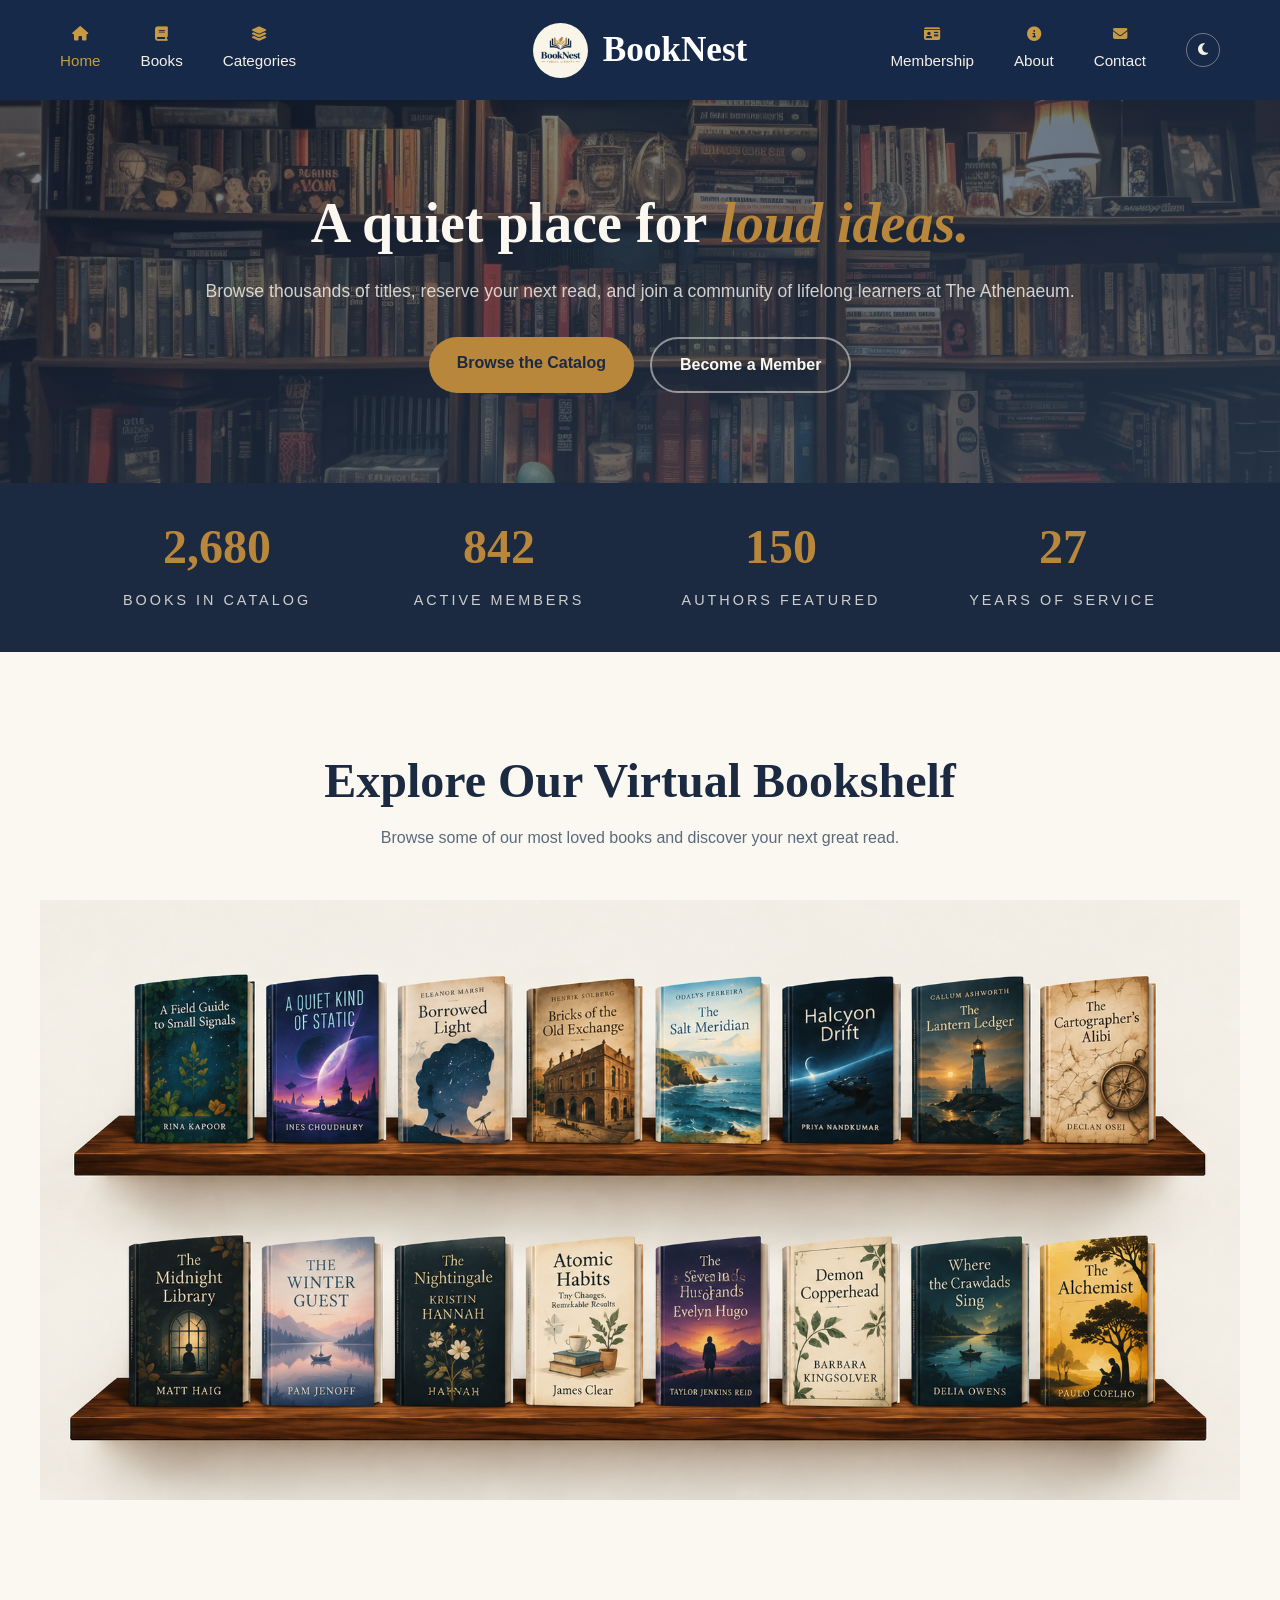
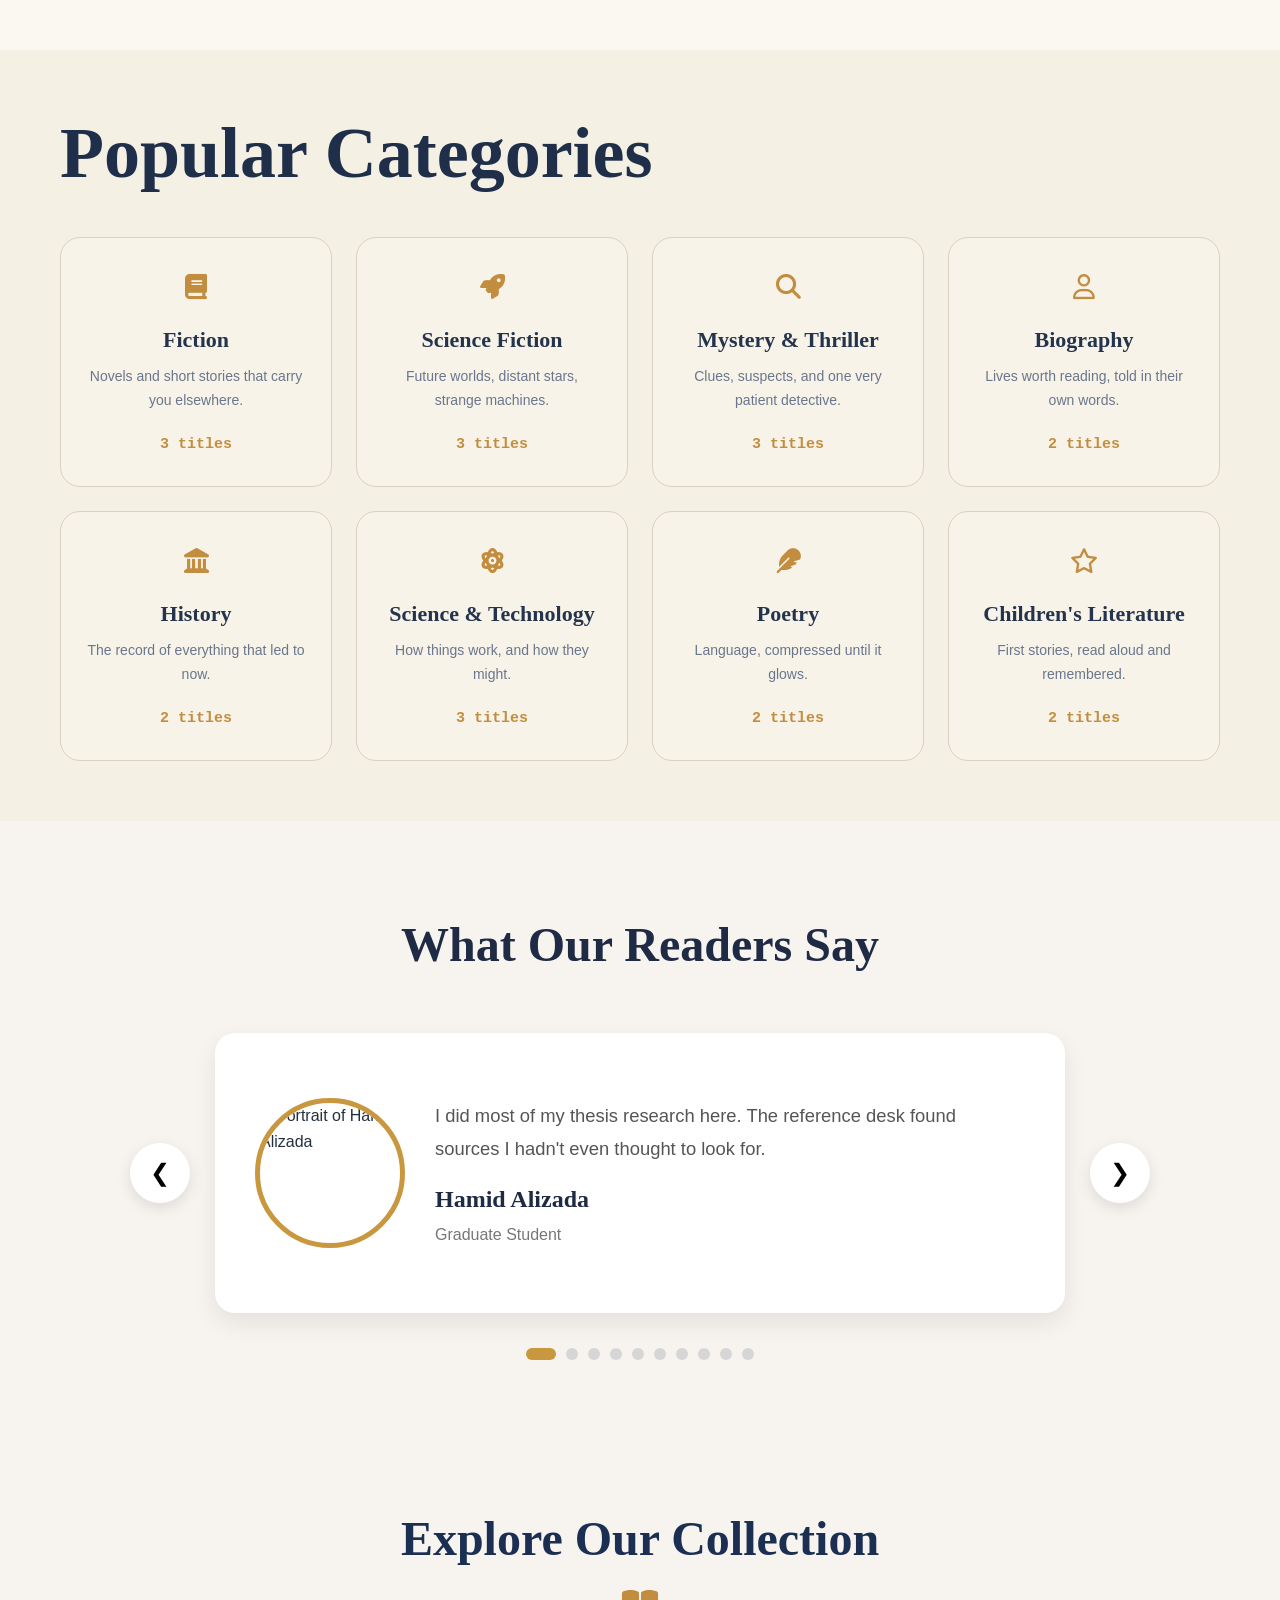
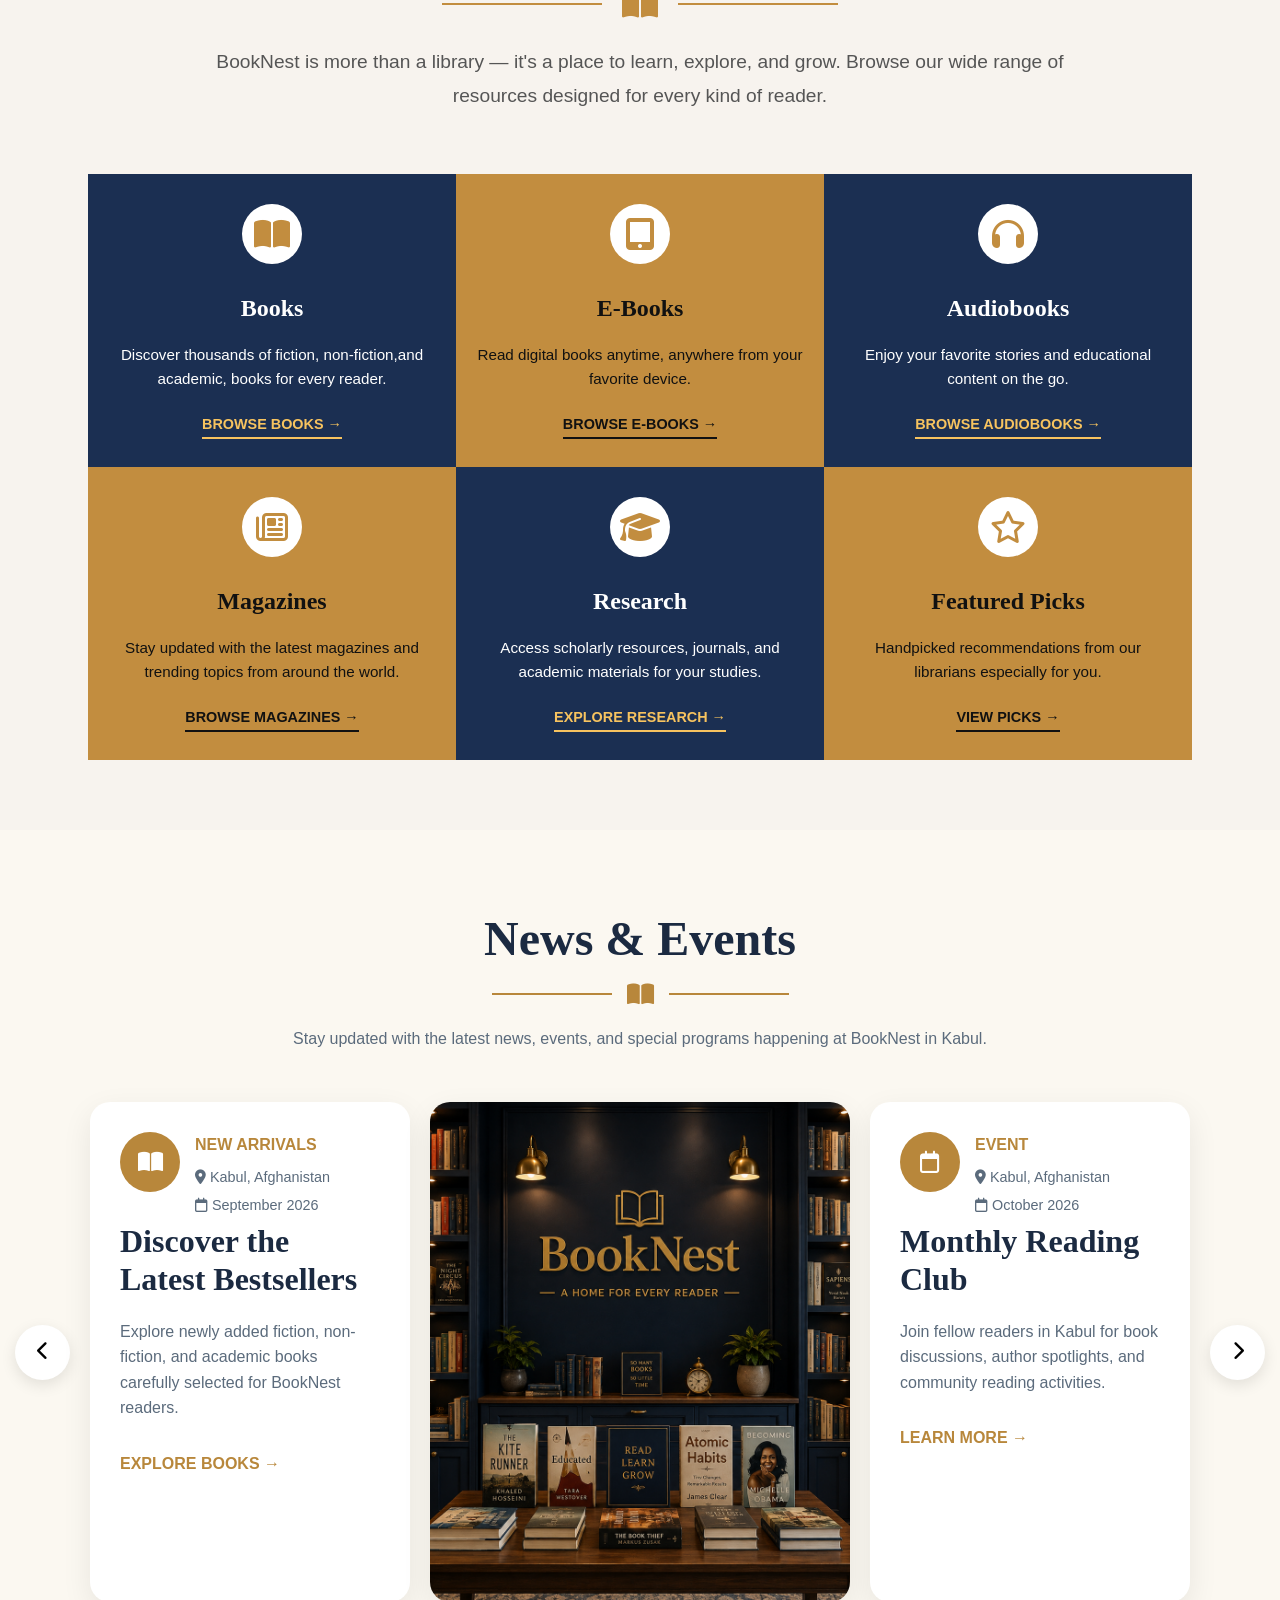
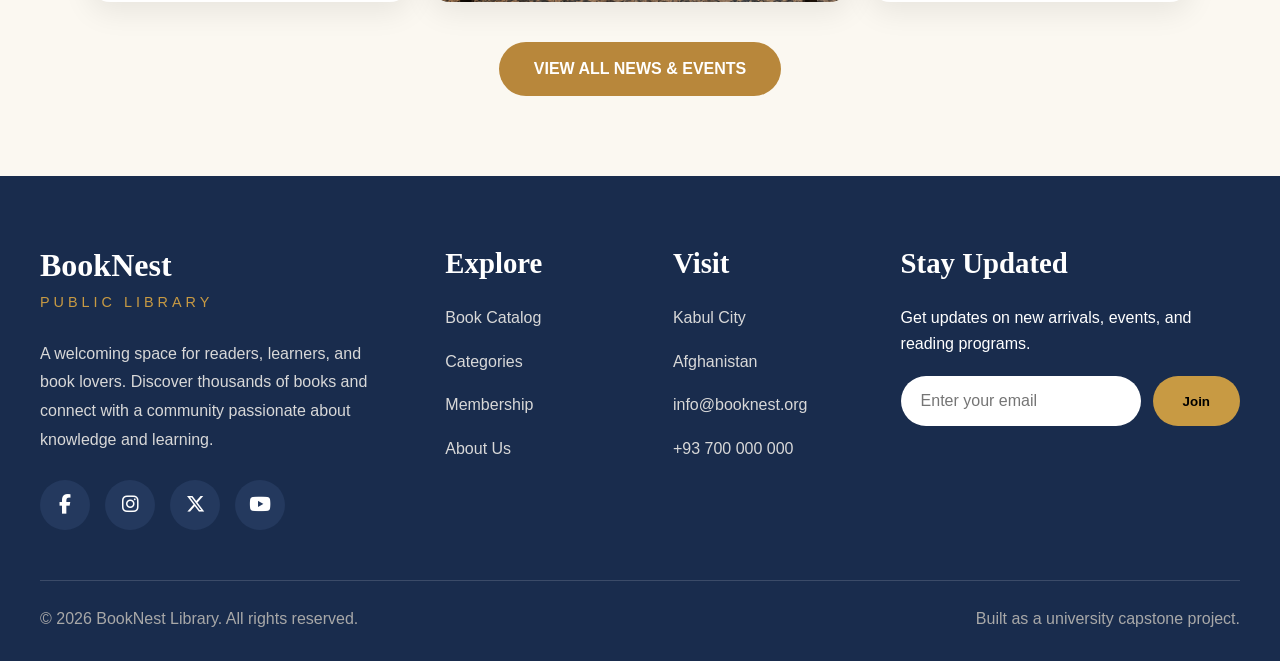
==== index.html @ 8bc8da4b "audiobooks added" ====
<!DOCTYPE html>
<html lang="en">
<head>
    <meta charset="UTF-8">
    <meta name="viewport" content="width=device-width, initial-scale=1.0">
    <title>BookNest — Home</title>
    <link rel="stylesheet" href="style.css">
      <link rel="stylesheet" href="https://cdnjs.cloudflare.com/ajax/libs/font-awesome/6.7.2/css/all.min.css">
      <link rel="stylesheet"
href="https://cdnjs.cloudflare.com/ajax/libs/font-awesome/6.7.2/css/all.min.css"></head>
<body>

<a class="skip-link" href="#main-content">Skip to main content</a>
    <header class="navbar" id="siteNavbar">
        <button type="button" class="nav-toggle" id="navToggle" aria-label="Toggle navigation menu" aria-expanded="false" aria-controls="navLeft navRight">
            <span></span><span></span><span></span>
        </button>

        <ul class="nav-left" id="navLeft">
            <li><a href="index.html" aria-current="page"><i class="fas fa-house"></i> Home</a></li>
            <li><a href="books.html"><i class="fas fa-book"></i> Books</a></li>
            <li><a href="categories.html"><i class="fas fa-layer-group"></i> Categories</a></li>
        </ul>

        <div class="logo">
            <img src="images/logo.png" alt="BookNest Logo" loading="lazy">
            <div>
                <h1>BookNest</h1>

            </div>
        </div>

        <ul class="nav-right" id="navRight">
            <li><a href="membership.html"><i class="fas fa-id-card"></i> Membership</a></li>
            <li><a href="about.html"><i class="fas fa-circle-info"></i> About</a></li>
            <li><a href="contact.html"><i class="fas fa-envelope"></i> Contact</a></li>
            <li><button type="button" id="darkModeToggle" class="theme-toggle" aria-label="Toggle dark mode"><i class="fa-solid fa-moon"></i></button></li>
        </ul>

    </header>
<main id="main-content">

    

  <section class="hero">
    <div class="container hero-inner">
      
      <h1 class="hero-title">A quiet place for <span>loud ideas.</span></h1>
      <p class="hero-lede">
        Browse thousands of titles, reserve your next read, and join a
        community of lifelong learners at The Athenaeum.
      </p>
      <div class="hero-actions">
        <a href="books.html" class="btn btn-primary">Browse the Catalog</a>
        <a href="membership.html" class="btn btn-outline">Become a Member</a>
      </div>
    </div>
  </section>
</main>
<section class="stats-band">
    <div class="container stats-grid">

        <div class="stat-item">
            <span class="stat-number" data-count="2680">0</span>
            <span class="stat-label">Books in Catalog</span>
        </div>

        <div class="stat-item">
            <span class="stat-number" data-count="842">0</span>
            <span class="stat-label">Active Members</span>
        </div>

        <div class="stat-item">
            <span class="stat-number" data-count="150">0</span>
            <span class="stat-label">Authors Featured</span>
        </div>

        <div class="stat-item">
            <span class="stat-number" data-count="27">0</span>
            <span class="stat-label">Years of Service</span>
        </div>

    </div>
</section>

<!-- book shelf ======================================-->
 
        <section class="virtual-bookshelf">

    <h2>Explore Our Virtual Bookshelf</h2>

    <p class="shelf-subtitle">
        Browse some of our most loved books and discover your next great read.
    </p>

    <div class="shelf-image">
        <img src="./images/shelf2.png" alt="Virtual Bookshelf">
    </div>

    

</section>
</section>
<!-- ==================================================== -->


<div id="bookModal" class="book-modal">
  <div class="book-modal-content">

    <button id="closeBookModal" class="close-modal" aria-label="Close book details">×</button>

    <div class="modal-left">
      <img id="modalBookImage" src="" alt="">
    </div>

    <div class="modal-right">
      <span class="modal-category">FEATURED BOOK</span>

      <h2 id="modalBookTitle"></h2>

      <p id="modalBookAuthor"></p>

      <p class="modal-rating">
        ★★★★★ <span id="modalBookRating"></span>
      </p>

      <p class="modal-status" id="modalBookStatus"></p>

      <p id="modalBookDescription">
        A fascinating book available in our library collection.
      </p>

      <div class="modal-buttons">
        <button class="favorite-btn" id="modalFavoriteBtn" type="button" data-id="">
          <i class="fa-regular fa-heart"></i> Add to Favorites
        </button>

        <button id="closeBookModalBtn" type="button">
          Close
        </button>
      </div>
    </div>

  </div>
</div>


<section class="categories-section">
    <h2 class="section-title">Popular Categories</h2>

    <div class="categories-grid">

        <div class="category-card">
            <div class="category-icon">
                <i class="fa-solid fa-book"></i>
            </div>
            <h3>Fiction</h3>
            <p>Novels and short stories that carry you elsewhere.</p>
            <span class="category-count">3 titles</span>
        </div>

        <div class="category-card">
            <div class="category-icon">
                <i class="fa-solid fa-rocket"></i>
            </div>
            <h3>Science Fiction</h3>
            <p>Future worlds, distant stars, strange machines.</p>
            <span class="category-count">3 titles</span>
        </div>

        <div class="category-card">
            <div class="category-icon">
                <i class="fa-solid fa-magnifying-glass"></i>
            </div>
            <h3>Mystery & Thriller</h3>
            <p>Clues, suspects, and one very patient detective.</p>
            <span class="category-count">3 titles</span>
        </div>

        <div class="category-card">
            <div class="category-icon">
                <i class="fa-regular fa-user"></i>
            </div>
            <h3>Biography</h3>
            <p>Lives worth reading, told in their own words.</p>
            <span class="category-count">2 titles</span>
        </div>

        <div class="category-card">
            <div class="category-icon">
                <i class="fa-solid fa-landmark"></i>
            </div>
            <h3>History</h3>
            <p>The record of everything that led to now.</p>
            <span class="category-count">2 titles</span>
        </div>

        <div class="category-card">
            <div class="category-icon">
                <i class="fa-solid fa-atom"></i>
            </div>
            <h3>Science & Technology</h3>
            <p>How things work, and how they might.</p>
            <span class="category-count">3 titles</span>
        </div>

        <div class="category-card">
            <div class="category-icon">
                <i class="fa-solid fa-feather"></i>
            </div>
            <h3>Poetry</h3>
            <p>Language, compressed until it glows.</p>
            <span class="category-count">2 titles</span>
        </div>

        <div class="category-card">
            <div class="category-icon">
                <i class="fa-regular fa-star"></i>
            </div>
            <h3>Children's Literature</h3>
            <p>First stories, read aloud and remembered.</p>
            <span class="category-count">2 titles</span>
        </div>

    </div>
</section>

<!-- what traveler said========================================= -->
 <section class="readers-section">
    <div class="container">

        <div class="section-header">
            
            <h2>What Our Readers Say</h2>
        </div>

        <div class="reader-slider">

            <button class="slider-btn" id="prev-btn">
                &#10094;
            </button>

            <div class="reader-card">

                <img id="reader-image"
                    src="images/readers/reader1.jpg"
                    alt="Reader">

                <div class="reader-content">
                    <p id="reader-text"></p>

                    <h3 id="reader-name"></h3>

                    <span id="reader-role"></span>
                </div>

            </div>

            <button class="slider-btn" id="next-btn">
                &#10095;
            </button>

        </div>

        <div class="dots" id="dots"></div>

    </div>
</section>

<!-- our colection -->
 <section class="collection-section">
    <div class="container">

        <div class="collection-header">
            <h2>Explore Our Collection</h2>

            <div class="divider">
                <span></span>
                <i class="fa-solid fa-book-open"></i>
                <span></span>
            </div>

            <p>
                BookNest is more than a library — it's a place to learn,
                explore, and grow. Browse our wide range of resources
                designed for every kind of reader.
            </p>
        </div>

        <div class="collection-grid">

            <div class="collection-card navy">
                <div class="icon-circle">
                    <i class="fa-solid fa-book-open"></i>
                </div>

                <h3>Books</h3>

                <p>
                    Discover thousands of fiction, non-fiction,and
                    academic, books for every reader.
                </p>

                <a href="books.html">Browse Books →</a>
            </div>

            <div class="collection-card gold">
                <div class="icon-circle">
                    <i class="fa-solid fa-tablet-screen-button"></i>
                </div>

                <h3>E-Books</h3>

                <p>
                    Read digital books anytime, anywhere from your
                    favorite device.
                </p>

                <a href="#">Browse E-Books →</a>
            </div>

            <div class="collection-card navy">
                <div class="icon-circle">
                    <i class="fa-solid fa-headphones"></i>
                </div>

                <h3>Audiobooks</h3>

                <p>
                    Enjoy your favorite stories and educational
                    content on the go.
                </p>

                <a href="#">Browse Audiobooks →</a>
            </div>

            <div class="collection-card gold">
                <div class="icon-circle">
                    <i class="fa-regular fa-newspaper"></i>
                </div>

                <h3>Magazines</h3>

                <p>
                    Stay updated with the latest magazines and
                    trending topics from around the world.
                </p>

                <a href="#">Browse Magazines →</a>
            </div>

            <div class="collection-card navy">
                <div class="icon-circle">
                    <i class="fa-solid fa-graduation-cap"></i>
                </div>

                <h3>Research</h3>

                <p>
                    Access scholarly resources, journals, and
                    academic materials for your studies.
                </p>

                <a href="#">Explore Research →</a>
            </div>

            <div class="collection-card gold">
                <div class="icon-circle">
                    <i class="fa-regular fa-star"></i>
                </div>

                <h3>Featured Picks</h3>

                <p>
                    Handpicked recommendations from our librarians
                    especially for you.
                </p>

                <a href="#">View Picks →</a>
            </div>

        </div>

    </div>
</section>

<!-- events================================= -->
 <section class="news-section">

    <div class="news-header">
        <h2>News & Events</h2>

        <div class="news-divider">
            <span></span>
            <i class="fa-solid fa-book-open"></i>
            <span></span>
        </div>

        <p>
            Stay updated with the latest news, events, and special programs
            happening at BookNest in Kabul.
        </p>
    </div>

    <div class="news-slider">

        <button class="news-arrow left">
            <i class="fa-solid fa-chevron-left"></i>
        </button>

        <!-- Card 1 -->
        <div class="news-card">

            <div class="news-meta">
                <div class="news-icon">
                    <i class="fa-solid fa-book-open"></i>
                </div>

                <div>
                    <h4>NEW ARRIVALS</h4>

                    <p><i class="fa-solid fa-location-dot"></i> Kabul, Afghanistan</p>

                    <p><i class="fa-regular fa-calendar"></i> September 2026</p>
                </div>
            </div>

            

            <h3>Discover the Latest Bestsellers</h3>

            <p>
                Explore newly added fiction, non-fiction,
                and academic books carefully selected
                for BookNest readers.
            </p>

            <a href="#">EXPLORE BOOKS →</a>

        </div>

        <!-- Center Image -->
        <div class="news-image">

            <img src="./images/ChatGPT Image Aug 30, 2026, 10_31_20 AM.png" alt="BookNest Library">

        </div>

        <!-- Card 2 -->
        <div class="news-card">

            <div class="news-meta">
                <div class="news-icon">
                    <i class="fa-regular fa-calendar"></i>
                </div>

                <div>
                    <h4>EVENT</h4>

                    <p><i class="fa-solid fa-location-dot"></i> Kabul, Afghanistan</p>

                    <p><i class="fa-regular fa-calendar"></i> October 2026</p>
                </div>
            </div>

        

            <h3>Monthly Reading Club</h3>

            <p>
                Join fellow readers in Kabul for book discussions,
                author spotlights, and community reading activities.
            </p>

            <a href="#">LEARN MORE →</a>

        </div>

        <button class="news-arrow right">
            <i class="fa-solid fa-chevron-right"></i>
        </button>

    </div>

    <div class="news-btn-wrap">
        <a href="#" class="view-all-btn">
            VIEW ALL NEWS & EVENTS
        </a>
    </div>

</section>

<!-- footer========================================= -->
 <footer class="footer">
    <div class="footer-container">

        <!-- About -->
        <div class="footer-col">
            <h2 class="footer-logo">BookNest</h2>
            <span class="footer-subtitle">PUBLIC LIBRARY</span>

            <p class="footer-text">
                A welcoming space for readers, learners, and book lovers.
                Discover thousands of books and connect with a community
                passionate about knowledge and learning.
            </p>

            <div class="social-icons">
                <a href="#"><i class="fab fa-facebook-f"></i></a>
                <a href="#"><i class="fab fa-instagram"></i></a>
                <a href="#"><i class="fab fa-x-twitter"></i></a>
                <a href="#"><i class="fab fa-youtube"></i></a>
            </div>
        </div>

        <!-- Explore -->
        <div class="footer-col">
            <h3>Explore</h3>
            <ul>
                <li><a href="#">Book Catalog</a></li>
                <li><a href="#">Categories</a></li>
                <li><a href="#">Membership</a></li>
                <li><a href="#">About Us</a></li>
            </ul>
        </div>

        <!-- Visit -->
        <div class="footer-col">
            <h3>Visit</h3>
            <ul>
                <li>Kabul City</li>
                <li>Afghanistan</li>
                <li>info@booknest.org</li>
                <li>+93 700 000 000</li>
            </ul>
        </div>

        <!-- Newsletter -->
        <div class="footer-col">
            <h3>Stay Updated</h3>
            <p>Get updates on new arrivals, events, and reading programs.</p>

            <form class="newsletter">
                <input type="email" placeholder="Enter your email">
                <button type="submit">Join</button>
            </form>
        </div>

    </div>

    <div class="footer-bottom">
        <p>© 2026 BookNest Library. All rights reserved.</p>
        <p>Built as a university capstone project.</p>
    </div>
</footer>
<button type="button" id="backToTop" class="back-to-top" aria-label="Back to top">
    <i class="fa-solid fa-arrow-up"></i>
</button>
<div id="toast" class="toast" role="status" aria-live="polite">
    <span>✓</span>
    <span id="toastMessage">Added to favorites</span>
</div>
<script src="script.js"></script>
</body>
</html>
---- style.css ----
:root {
  /* Colors */
  --ink-900: #1B2A41;      /* deep navy - header, dark sections */
  --ink-700: #2E4258;
  --parchment-50: #FBF8F1; /* page background */
  --parchment-100: #F4EEDF;/* card background */
  --brass-500: #B8873B;    /* main accent color */
  --burgundy-600: #7A2E2E; /* secondary accent */
  --text-ink: #24303F;     /* main text */
  --text-muted: #5B6B7C;   /* secondary text */

  /* Fonts */
  --font-display: Georgia, 'Times New Roman', serif; /* headings */
  --font-body: -apple-system, 'Segoe UI', sans-serif;  /* body text */
}

/* Reset */
* { box-sizing: border-box; margin: 0; padding: 0; }

body {
  font-family: var(--font-body);
  background: var(--parchment-50);
  color: var(--text-ink);
  line-height: 1.6;
}

h1, h2, h3 { font-family: var(--font-display); line-height: 1.2; }

.container {
  max-width: 1200px;
  margin: 0 auto;
  padding: 0 24px;
}

/* header style===================================================== */
.navbar{
    background:#162949;
    height:100px;
    display:flex;
    justify-content:space-between;
    align-items:center;
    padding:0 60px;
}

.nav-left,
.nav-right{
    display:flex;
    list-style:none;
    gap:40px;
    margin:0;
    padding:0;
    flex:1;
}

.nav-right{
    justify-content:flex-end;
}

.nav-left a,
.nav-right a{
    color:#f5f0e6;
    text-decoration:none;
    font-size:0.95rem;
    font-weight:500;
    display:flex;
    flex-direction:column;
    align-items:center;
    gap:8px;
    transition:.3s;
}

.nav-left a i,
.nav-right a i{
    font-size:0.9rem;
    color:#c89a43;
}

.nav-left a:hover,
.nav-right a:hover{
    color:#c89a43;
}

.logo{
    display:flex;
    align-items:center;
    gap:15px;
    text-align:center;
}

.logo img{
    width:55px;
    height:55px;
    border-radius:50%;
}

.logo h1{
    color:white;
    font-size:2.2rem;
    margin:0;
    font-family:Georgia, serif;
}

.logo span{
    color:#c89a43;
    letter-spacing:4px;
    font-size:.8rem;
}
/* main================================================= */
.hero {
  background:
    linear-gradient(160deg, rgba(27, 42, 65, 0.50), rgba(46, 66, 88, 0.75)),
    url('./images/background.jpg');
  background-size: cover;
  background-position: center;
  color: var(--parchment-50);
  padding: 90px 0;
  text-align: center;
  animation: heroZoom 10s ease-in-out infinite;
}

.hero-inner {
  max-width: 700px;
  margin: 0 auto;
}

@keyframes heroZoom {
  0%   { background-size: 100% 100%; }
  50%  { background-size: 112% 112%; }
  100% { background-size: 100% 100%; }
}


.eyebrow {
  font-size: 0.8rem;
  text-transform: uppercase;
  letter-spacing: 0.1em;
  color: var(--brass-500);
  margin-bottom: 12px;
}

.hero-title {
  font-size: clamp(2rem, 5vw, 3.5rem); /* responsive: min 2rem, ideal 5vw, max 3.5rem */
  margin-bottom: 20px;
}

.hero-title span {
  color: var(--brass-500);
  font-style: italic;
}

.hero-lede {
  font-size: 1.1rem;
  color: rgba(251, 248, 241, 0.8);
  margin-bottom: 32px;
}

.hero-actions {
  display: flex;
  gap: 16px;
  justify-content: center;
  flex-wrap: wrap; /* stacks buttons on small screens instead of overflowing */
}

/* Button base style — reused everywhere in the site, not just hero */
.btn {
  display: inline-block;
  padding: 13px 28px;
  border-radius: 999px;
  font-weight: 600;
  text-decoration: none;
  transition: transform 0.2s ease;
}

.btn:hover {
  transform: translateY(-2px); /* subtle lift on hover */
}

.btn-primary {
  background: var(--brass-500);
  color: var(--ink-900);
}

.btn-outline {
  background: transparent;
  border: 2px solid rgba(251, 248, 241, 0.5);
  color: var(--parchment-50);
}

/* stats========================================== */
.stats-band{
    background: var(--ink-900);
    color: var(--parchment-50);
    padding: 40px 0;
}

.stats-grid{
    display: grid;
    grid-template-columns: repeat(4, 1fr);
    gap: 24px;
    text-align: center;
    align-items: center;
}

.stat-item{
    display: flex;
    flex-direction: column;
    align-items: center;
    justify-content: center;
    gap: 18px;
}

.stat-number{
    font-family: var(--font-display);
    font-size: 3rem;
    font-weight: 700;
    line-height: 1;
    color: var(--brass-500);
}

.stat-label{
    font-size: 0.9rem;
    letter-spacing: 3px;
    text-transform: uppercase;
    color: rgba(251, 248, 241, 0.8);
}

/* Responsive */

@media (max-width: 768px){
    .stats-grid{
        grid-template-columns: repeat(2, 1fr);
        row-gap: 50px;
    }

    .stat-number{
        font-size: 3rem;
    }
}

@media (max-width: 480px){
    .stats-grid{
        grid-template-columns: 1fr;
    }

    .stat-number{
        font-size: 2.5rem;
    }
}

/* After stats================================================= */
.virtual-bookshelf {
    background: var(--parchment-50);
    padding: 100px 20px;
    text-align: center;
}

.virtual-bookshelf h2 {
    font-family: Georgia, serif;
    font-size: 3rem;
    color: var(--ink-900);
    margin-bottom: 15px;
}

.shelf-subtitle {
    color: var(--text-muted);
    max-width: 700px;
    margin: 0 auto 50px;
    font-size: 1rem;
}

.shelf-image {
    max-width: 1200px;
    margin: 0 auto 50px;
}

.shelf-image img {
    width: 100%;
    height: auto;
    display: block;
}

.browse-btn {
    background: var(--brass-500);
    color: white;
    border: none;
    padding: 14px 30px;
    border-radius: 30px;
    cursor: pointer;
    font-size: 1rem;
    transition: 0.3s;
}

.browse-btn:hover {
    transform: translateY(-3px);
}
/* ========================================== */
.section {
  padding: 70px 0;
}

.section-head {
  max-width: 600px;
  margin-bottom: 36px;
}

.section-title {
  font-size: 1.3rem;
}

/* Carousel wrapper: prev button, viewport, next button */
.carousel {
  display: flex;
  align-items: center;
  gap: 16px;
}

.carousel-viewport {
  overflow: hidden;
  max-width: 100%; /* let it fill whatever space the flex layout actually gives it */
  flex: 1 1 auto;
}

.book-row {
  display: flex;
  gap: 20px;
  transition: transform 0.4s ease;
}

.carousel-btn {
  width: 44px;
  height: 44px;
  border-radius: 50%;
  border: 1px solid var(--text-muted);
  background: white;
  font-size: 1rem;
  flex-shrink: 0;
  cursor: pointer;
  transition: background 0.2s ease, color 0.2s ease;
}

.carousel-btn:hover {
  background: var(--brass-500);
  color: white;
}

.carousel-btn:disabled {
  opacity: 0.35;
  cursor: not-allowed;
}

/* Individual book card */
.book-card {
  background: var(--parchment-100);
  border-radius: 12px;
  padding: 0px;
  width: 300px;
  flex-shrink: 0;
  max-width:100%;
  overflow: hidden;
}



.book-cover{
    height:210px;
    margin:0;
    border-radius:0;
    padding:0;
    position:relative;
    overflow:hidden;
    background:#333;
}

.book-title {
  font-size: 1rem;
  margin-bottom: 2px;
}

.book-author {
  font-size: 0.85rem;
  color: var(--text-muted);
  margin-bottom: 8px;
}

.book-rating {
  font-size: 0.85rem;
  color: var(--brass-500);
}
.book-card-actions {
  display: flex;
  gap: 10px;
  align-items: center;
  margin-top: 14px;
}

.btn-details {
  flex: 1;
  padding: 10px 16px;
  border: none;
  border-radius: 999px;
  background: var(--brass-500);
  color: var(--ink-900);
  font-weight: 600;
  font-size: 0.9rem;
  cursor: pointer;
  transition: transform 0.2s ease;
}

.btn-details:hover {
  transform: translateY(-2px);
}

.fav-btn {
  width: 40px;
  height: 40px;
  border-radius: 50%;
  border: 1px solid var(--text-muted);
  background: white;
  font-size: 1.1rem;
  cursor: pointer;
  flex-shrink: 0;
  transition: color 0.2s ease, border-color 0.2s ease;
}

.fav-btn.active {
  color: var(--burgundy-600);
  border-color: var(--burgundy-600);
}

.book-modal{
    display:none;
    position:fixed;
    inset:0;
    background:rgba(0,0,0,.6);
    z-index:9999;
    justify-content:center;
    align-items:center;
}

.book-modal.active{
    display:flex;
}

.book-modal-content{
    width:850px;
    max-width:90%;
    background:#fff;
    border-radius:20px;
    padding:30px;
    display:flex;
    gap:30px;
    position:relative;
}

.modal-left img{
    width:260px;
    height:360px;
    object-fit:cover;
    border-radius:12px;
}

.modal-right{
    flex:1;
}

.modal-right h2{
    margin:10px 0;
}

.modal-rating{
    margin:15px 0;
}

.modal-buttons{
    display:flex;
    gap:15px;
    margin-top:25px;
}

.favorite-btn{
    background:#b8860b;
    color:#fff;
    border:none;
    padding:12px 24px;
    border-radius:30px;
    cursor:pointer;
}

.close-modal{
    position:absolute;
    top:15px;
    right:15px;
    border:none;
    background:none;
    font-size:30px;
    cursor:pointer;
}
.toast{
    position:fixed;
    bottom:30px;
    left:30px;
    background:#1b2f52;
    color:#fff;
    padding:18px 28px;
    border-radius:10px;
    display:flex;
    align-items:center;
    gap:12px;
    font-size:18px;
    box-shadow:0 8px 20px rgba(0,0,0,.2);
    transform:translateY(120px);
    opacity:0;
    transition:.4s;
    z-index:99999;
}

.toast.show{
    transform:translateY(0);
    opacity:1;
}

.toast span:first-child{
    font-size:24px;
}
.categories-section{
    padding:60px;
    background:#f5f0e4;
}

.section-title{
    font-size:72px;
    font-family:Georgia, serif;
    color:#1f2f4a;
    margin-bottom:40px;
}

.categories-grid{
    display:grid;
    grid-template-columns:repeat(4,1fr);
    gap:24px;
}

.category-card{
    background:#f7f3e8;
    border:1px solid #d8d1c4;
    border-radius:20px;

    height:250px;
    padding:30px 25px;

    display:flex;
    flex-direction:column;
    justify-content:center;
    align-items:center;
    text-align:center;

    transition:all .35s ease;
    cursor:pointer;
}

.category-card:hover{
    transform:translateY(-10px);
    box-shadow:0 15px 30px rgba(0,0,0,.08);
    border-color:#c28d3f;
}

.category-icon{
    font-size:25px;
    color:#c28d3f;
    margin-bottom:20px;
    transition:.35s;
}

.category-card:hover .category-icon{
    transform:scale(1.15);
}

.category-card h3{
    font-size:22px;
    color:#24344d;
    margin-bottom:12px;
    font-family:Georgia, serif;
}

.category-card p{
    font-size:14px;
    color:#6a768c;
    line-height:1.7;
    margin-bottom:20px;
}

.category-count{
    font-size:15px;
    font-weight:700;
    color:#c28d3f;
    font-family:monospace;
}
@media (max-width: 1100px){
    .categories-grid{
        grid-template-columns:repeat(2,1fr);
    }
}

@media (max-width: 700px){
    .categories-grid{
        grid-template-columns:1fr;
    }

    .section-title{
        font-size:48px;
    }
}

/* what traveler said================================================ */
.readers-section{
    padding:80px 0;
    background:#f7f3ee;
}

.container{
    width:90%;
    max-width:1200px;
    margin:auto;
}

.section-header{
    text-align:center;
    margin-bottom:60px;
}

.section-tag{
    color:#c9973e;
    letter-spacing:2px;
    font-size:14px;
    font-weight:600;
}

.section-header h2{
    margin-top:15px;
    font-size:3rem;
    color:#1f2a44;
}

.reader-slider{
    display:flex;
    align-items:center;
    justify-content:center;
    gap:25px;
}

.reader-card{
    background:#ffffff;
    width:850px;
    min-height:280px;
    padding:40px;
    border-radius:20px;
    display:flex;
    align-items:center;
    gap:30px;
    box-shadow:0 10px 25px rgba(0,0,0,.08);
}

.reader-card img{
    width:150px;
    height:150px;
    border-radius:50%;
    object-fit:cover;
    border:5px solid #c9973e;
    flex-shrink:0;
}

.reader-content{
    flex:1;
}

.reader-content p{
    font-size:1.15rem;
    line-height:1.8;
    color:#555;
    margin-bottom:20px;
}

.reader-content h3{
    color:#1f2a44;
    margin-bottom:8px;
    font-size:1.5rem;
}

.reader-content span{
    color:#777;
    font-size:1rem;
}

.slider-btn{
    width:60px;
    height:60px;
    border:none;
    border-radius:50%;
    background:white;
    font-size:24px;
    cursor:pointer;
    box-shadow:0 5px 15px rgba(0,0,0,.1);
    transition:.3s;
}

.slider-btn:hover{
    background:#c9973e;
    color:white;
}

.dots{
    display:flex;
    justify-content:center;
    gap:10px;
    margin-top:35px;
}

.dot{
    width:12px;
    height:12px;
    border-radius:50%;
    background:#d6d6d6;
    cursor:pointer;
}

.dot.active{
    background:#c9973e;
    width:30px;
    border-radius:20px;
}

@media(max-width:900px){

    .reader-card{
        flex-direction:column;
        text-align:center;
        width:100%;
    }

    .reader-slider{
        gap:10px;
    }

    .section-header h2{
        font-size:2.2rem;
    }

    .reader-card img{
        width:120px;
        height:120px;
    }
}
/* our colection==================================== */
.collection-section{
    padding:70px 0;
    background:#F7F3EE;
}

.collection-header{
    text-align:center;
    max-width:850px;
    margin:0 auto 60px;
}

.collection-header h2{
    font-size:3rem;
    color:#1B2F52;
    font-family:Georgia, serif;
    margin-bottom:20px;
}

.divider{
    display:flex;
    align-items:center;
    justify-content:center;
    gap:20px;
    margin-bottom:25px;
}

.divider span{
    width:160px;
    height:2px;
    background:#C28D3F;
}

.divider i{
    color:#C28D3F;
    font-size:2rem;
}

.collection-header p{
    font-size:1.2rem;
    line-height:1.8;
    color:#555;
}

.collection-grid{
    display:grid;
    grid-template-columns:repeat(3,1fr);
}

.collection-card{
    padding:30px 20px;
    text-align:center;
    transition:.4s;
}

.collection-card:hover{
    transform:translateY(-10px);
}

.navy{
    background:#1B2F52;
    color:white;
}

.gold{
    background:#C28D3F;
    color:#111;
}

.icon-circle{
    width:60px;
    height:60px;
    background:#fff;
    border-radius:50%;
    margin:0 auto 30px;
    display:flex;
    align-items:center;
    justify-content:center;
}

.icon-circle i{
    font-size:2rem;
    color:#C28D3F;
}

.collection-card h3{
    font-size:1.5rem;
    margin-bottom:20px;
    font-family:Georgia, serif;
}

.collection-card p{
    font-size:0.95rem;
    line-height:1.6;
    margin-bottom:20px;
}

.collection-card a{
    text-decoration:none !important;
    font-size:0.9rem;
    font-weight:700;
    text-transform:uppercase;
    border-bottom:2px solid currentColor;
    padding-bottom:5px;
}

.navy a{
    color:#F7C35F;
}

.gold a{
    color:#111;
}

@media(max-width:1000px){

    .collection-grid{
        grid-template-columns:repeat(2,1fr);
    }

    .collection-header h2{
        font-size:3.5rem;
    }
}

@media(max-width:768px){

    .collection-grid{
        grid-template-columns:1fr;
    }

    .collection-header h2{
        font-size:2.8rem;
    }

    .divider span{
        width:80px;
    }
}
/* events===================================== */


.news-section{
    padding:80px 0;
    background:var(--parchment-50);
}

.news-header{
    text-align:center;
    max-width:700px;
    margin:0 auto 50px;
}

.news-header h2{
    font-size:3rem;
    color:var(--ink-900);
    margin-bottom:15px;
}

.news-divider{
    display:flex;
    justify-content:center;
    align-items:center;
    gap:15px;
    margin-bottom:20px;
}

.news-divider span{
    width:120px;
    height:2px;
    background:var(--brass-500);
}

.news-divider i{
    color:var(--brass-500);
    font-size:1.5rem;
}

.news-header p{
    color:var(--text-muted);
    font-size:1rem;
}

.news-slider{
    display:flex;
    align-items:center;
    justify-content:center;
    gap:20px;
}

.news-card{
    width:320px;
    min-height:500px;
    background:white;
    border-radius:20px;
    padding:30px;
    box-shadow:0 10px 30px rgba(0,0,0,.08);
}

.news-meta{
    display:flex;
    gap:15px;
    align-items:flex-start;
}

.news-icon{
    width:60px;
    height:60px;
    border-radius:50%;
    background:var(--brass-500);
    color:white;
    display:flex;
    align-items:center;
    justify-content:center;
    font-size:1.4rem;
    flex-shrink:0;
}

.news-meta h4{
    color:var(--brass-500);
    font-size:1rem;
    margin-bottom:8px;
}

.news-meta p{
    color:var(--text-muted);
    font-size:.9rem;
    margin-bottom:5px;
}

.small-line{
    width:60px;
    height:3px;
    background:var(--brass-500);
    margin:25px 0;
}

.news-card h3{
    font-size:2rem;
    color:var(--ink-900);
    margin-bottom:20px;
}

.news-card > p{
    color:var(--text-muted);
    margin-bottom:30px;
}

.news-card a{
    text-decoration:none;
    color:var(--brass-500);
    font-weight:700;
    text-transform:uppercase;
}

.news-image{
    width:420px;
    height:500px;
    border-radius:20px;
    overflow:hidden;
    box-shadow:0 10px 30px rgba(0,0,0,.08);
}

.news-image img{
    width:100%;
    height:100%;
    object-fit:cover;
}

.news-arrow{
    width:55px;
    height:55px;
    border-radius:50%;
    border:none;
    background:white;
    box-shadow:0 5px 15px rgba(0,0,0,.1);
    cursor:pointer;
    font-size:1.2rem;
    transition:.3s;
}

.news-arrow:hover{
    background:var(--brass-500);
    color:white;
}

.news-btn-wrap{
    text-align:center;
    margin-top:40px;
}

.view-all-btn{
    display:inline-block;
    padding:14px 35px;
    border-radius:999px;
    background:var(--brass-500);
    color:white;
    text-decoration:none;
    font-weight:600;
    transition:.3s;
}

.view-all-btn:hover{
    transform:translateY(-3px);
}

@media(max-width:1100px){

    .news-slider{
        flex-direction:column;
    }

    .news-image{
        width:100%;
        max-width:700px;
    }

    .news-card{
        width:100%;
        max-width:700px;
        min-height:auto;
    }

    .news-arrow{
        display:none;
    }
}

/* footer======================== */
.footer{
    background:#192c4d;
    color:#fff;
    padding:70px 40px 30px;
    position:relative;
}

.footer-container{
    max-width:1200px;
    margin:auto;
    display:grid;
    grid-template-columns:2fr 1fr 1fr 1.5fr;
    gap:50px;
}

.footer-logo{
    font-size:2rem;
    margin-bottom:5px;
}

.footer-subtitle{
    color:#c89a43;
    letter-spacing:4px;
    font-size:0.9rem;
}

.footer-text{
    margin:25px 0;
    line-height:1.8;
    color:#d8d8d8;
}

.footer-col h3{
    font-size:1.8rem;
    margin-bottom:25px;
}

.footer-col ul{
    list-style:none;
    padding:0;
}

.footer-col ul li{
    margin-bottom:18px;
    color:#d8d8d8;
}

.footer-col ul li a{
    color:#d8d8d8;
    text-decoration:none;
    transition:0.3s;
}

.footer-col ul li a:hover{
    color:#c89a43;
}

.social-icons{
    display:flex;
    gap:15px;
}

.social-icons a{
    width:50px;
    height:50px;
    background:#24395e;
    border-radius:50%;
    display:flex;
    align-items:center;
    justify-content:center;
    color:#fff;
    text-decoration:none;
    font-size:1.2rem;
    transition:0.3s;
}

.social-icons a:hover{
    background:#c89a43;
}

.newsletter{
    display:flex;
    gap:12px;
    margin-top:20px;
}

.newsletter input{
    flex:1;
    padding:16px 20px;
    border:none;
    border-radius:40px;
    font-size:1rem;
}

.newsletter button{
    padding:16px 30px;
    border:none;
    border-radius:40px;
    background:#c89a43;
    color:#000;
    font-weight:600;
    cursor:pointer;
}

.newsletter button:hover{
    opacity:.9;
}

.footer-bottom{
    border-top:1px solid rgba(255,255,255,0.15);
    margin-top:50px;
    padding-top:25px;
    display:flex;
    justify-content:space-between;
    color:#a8a8a8;
}

.back-to-top{
    position:absolute;
    right:40px;
    bottom:30px;
    width:65px;
    height:65px;
    border:none;
    border-radius:50%;
    background:#c89a43;
    color:#192c4d;
    font-size:1.5rem;
    cursor:pointer;
}

@media(max-width:900px){
    .footer-container{
        grid-template-columns:1fr;
    }

    .footer-bottom{
        flex-direction:column;
        gap:10px;
        text-align:center;
    }

    .newsletter{
        flex-direction:column;
    }
}


/* books pages========================================== */
/* HERO */

.catalog-hero{
    height:220px;
    padding: 40px 60px;
    display:flex;
    align-items:center;

    background:
linear-gradient(
rgba(248,244,236,.45),
rgba(248,244,236,.45)
),
url("./images/books.png");
    background-size:cover;
    background-position:center;
    background-size: cover;
background-position: center right;
background-repeat: no-repeat;
}

.hero-tag{
    color:#c4953f;
    font-size:15px;
    letter-spacing:4px;
    font-weight:600;
    display:flex;
    align-items:center;
    gap:15px;
}

.hero-tag span{
    width:80px;
    height:2px;
    background:#c4953f;
}

.hero-content h1{
    font-size:50px;
    color:#14284a;
    margin:15px 0;
    line-height: 1.1;
}

.hero-text{
    font-size:16px;
    color:#5e7087;
}

/* CONTROLS */

.catalog-controls{
    display:flex;
    gap:20px;
    padding:25px 60px;
    background:#f8f4ec;
}

.search-box{
    flex:1;
    background:white;
    border:1px solid #d8d8d8;
    border-radius:50px;
    padding:18px 25px;
    display:flex;
    align-items:center;
    gap:15px;
}

.search-box input{
    border:none;
    outline:none;
    width:100%;
    font-size:16px;
}

.catalog-controls select{
    width:220px;
    border:1px solid #d8d8d8;
    border-radius:50px;
    padding:18px;
    font-size:16px;
}

.favorite-btn{
    border:none;
    border-radius:50px;
    background:white;
    padding:18px 25px;
    font-size:16px;
    cursor:pointer;
}

.book-count{
    padding:0 70px;
    color:#667;
    font-size:20px;
}

/* BOOKS */

.books-grid{
    padding:20px 70px 80px;
    display:grid;
    grid-template-columns:repeat(4,1fr);
    gap:30px;
}

.book-card{
    background:#faf6ef;
    border:1px solid #e6dfd3;
    border-radius:20px;
    overflow:hidden;
    transition:.3s;
}

.book-card:hover{
    transform:translateY(-8px);
}

.book-cover{
    height:210px;
    margin:15px;
    border-radius:15px;
    padding:20px;
    position:relative;

    background:
    linear-gradient(
    135deg,
    #6f8566,
    #733737
    );
}

.cover-two{
    background:
    linear-gradient(
    135deg,
    #b98a35,
    #001f48
    );
}

.book-cover h3{
    position:absolute;
    bottom:20px;
    left:20px;
    color:white;
    font-size:20px;
    width:70%;
}

.status{
    position:absolute;
    top:15px;
    right:15px;
    padding:8px 15px;
    border-radius:30px;
    font-size:12px;
    font-weight:700;
}

.available{
    background:white;
    color:#5a7a5e;
}

.reserved{
    background:#c4953f;
    color:white;
}

.book-info{
    padding:20px 20px 20px;
}

.category{
    color:#c4953f;
    font-size:12px;
    letter-spacing:2px;
    margin-bottom:10px;
}

.book-info h4{
    color:#14284a;
    font-size:20px;
    margin-bottom:8px;
}

.author{
    color:#65758a;
    margin-bottom:15px;
}

.rating{
    color:#65758a;
    margin-bottom:20px;
}

.rating i{
    color:#c4953f;
}

.card-actions{
    display:flex;
    justify-content:space-between;
    align-items:center;
}

.details-btn{
    flex:1;
    border:none;
    background:#c4953f;
    color:white;
    padding:14px;
    border-radius:40px;
    font-size:15px;
    cursor:pointer;
}

.wishlist-btn{
    width:50px;
    height:50px;
    border-radius:50%;
    border:1px solid #ddd;
    background:white;
    margin-left:10px;
    cursor:pointer;
}
*{
    box-sizing: border-box;
}

.books-grid{
    padding:20px 70px 80px;
    display:grid;
    grid-template-columns:repeat(4, minmax(0, 1fr));
    gap:30px;
    width:100%;
}

.book-card{
    max-width:100%;
    min-width:0;
}

.book-cover{
    height:210px;
    margin:15px;
    border-radius:15px;
    padding:0;
    position:relative;   /* stays — this is the positioning context for h3 + status */
    overflow:hidden;
    background:#333;
}

.book-cover-img{
    position: absolute;
    top:0;
    
    right: 0;
    width:100%;
    height:100%;
    object-fit:cover;
    display:block;
    border-radius:15px;
    color:transparent;
}

.book-cover::after{
    content:"";
    position:absolute;
    inset:0;
    background:linear-gradient(to top, rgba(0,0,0,.6), rgba(0,0,0,0) 55%);
    border-radius:15px;
    pointer-events:none;
    z-index:1;
}

.book-cover h3,
.book-cover .status{
    z-index:2; /* just layering — position:absolute already comes from your original rules */
}

/* membership===================== *//* ===== Membership / Pricing ===== */
.membership-section{
    padding:70px 60px;
    background: var(--parchment-50);
}

.membership-grid{
    display:grid;
    grid-template-columns:repeat(3, minmax(0, 1fr));
    gap:32px;
    align-items:stretch;   /* was: start — this is what forces equal card height */
}

.plan-card{
    background: var(--parchment-100);
    border:1px solid #e6dfd3;
    border-radius:20px;
    padding:35px 25px 25px;
    text-align:center;
    position:relative;
    display:flex;               /* new */
    flex-direction:column;      /* new */
    height:100%;                /* new — fills the stretched grid row */
}


.plan-card.featured{
    border:2px solid var(--brass-500);
}

.plan-badge{
    position:absolute;
    top:-18px;
    left:50%;
    transform:translateX(-50%);
    background: var(--brass-500);
    color: var(--ink-900);
    font-size:12px;
    font-weight:700;
    letter-spacing:2px;
    padding:8px 20px;
    border-radius:30px;
    white-space:nowrap;
}

.plan-name{
    font-family: var(--font-display);
    font-size:28px;
    color: var(--ink-900);
    margin:0 0 24px;
    font-weight:700;
}

.plan-price{
    margin-bottom:16px;
}

.plan-price .amount{
    font-family: var(--font-display);
    font-size:48px;
    font-weight:700;
    color: var(--brass-500);
}

.plan-price .period{
    font-size:16px;
    color: var(--text-muted);
}

.plan-tagline{
    color: var(--text-muted);
    font-size:15px;
    margin:0 0 32px;
}

.plan-features{
    list-style:none;
    padding:0;
    margin:0 0 40px;
    text-align:left;
    flex:1;                     /* new — pushes button to bottom, keeps all buttons level */
}

.plan-features li{
    display:flex;
    align-items:center;
    gap:14px;
    padding:8px 0;               /* was 12px — tighter spacing */
    font-size:16px;
    line-height:1.3;             /* new — overrides the inherited 1.6 from body */
    color: var(--text-ink);
}
.plan-features i{
    color:#3d8b5f;
    font-size:16px;
    flex-shrink:0;
}

.plan-btn{
    display:block;
    width:100%;
    padding:16px;
    border-radius:40px;
    border:2px solid var(--brass-500);
    background:transparent;
    color: var(--ink-900);
    font-size:16px;
    font-weight:700;
    cursor:pointer;
    transition:.3s;
    margin-top:auto;             /* new — anchors button to card bottom */
}

.plan-btn:hover{
    background: rgba(184,135,59,0.1);
}

.plan-btn.primary{
    background: var(--brass-500);
    color: var(--ink-900);
    border:none;
}

.plan-btn.primary:hover{
    opacity:.9;
}

@media (max-width:1000px){
    .membership-grid{
        grid-template-columns:1fr;
    }
    .plan-card.featured{
        order:-1;
    }
}
/* regestration===================== */
/* ===== Registration Card ===== */
.registration-section{
    padding:0 60px 80px;
    background: var(--parchment-50);
}

.registration-card{
    background: var(--parchment-100);
    border:1px solid #e6dfd3;
    border-radius:20px;
    padding:50px 60px;
    max-width:1200px;
    margin:0 auto;
}

.registration-title{
    font-family: var(--font-display);
    font-size:34px;
    color: var(--ink-900);
    margin:0 0 10px;
}

.selected-plan-line{
    color: var(--text-muted);
    font-size:16px;
    margin-bottom:40px;
}

.selected-plan-value{
    color: var(--brass-500);
    font-weight:700;
}

.form-row{
    display:grid;
    grid-template-columns:repeat(2, minmax(0, 1fr));
    gap:40px;
    margin-bottom:32px;
}

.form-group label{
    display:block;
    font-weight:700;
    color: var(--ink-900);
    margin-bottom:10px;
    font-size:15px;
}

.form-group input,
.form-group textarea{
    width:100%;
    border:1px solid #d8d1c4;
    border-radius:10px;
    padding:16px;
    font-size:15px;
    font-family:inherit;
    background:#fff;
    color: var(--text-ink);
}

.form-group input:focus,
.form-group textarea:focus{
    outline:none;
    border-color: var(--brass-500);
}

.form-group.full-width{
    margin-bottom:28px;
}

.form-group textarea{
    resize:vertical;
}

.checkbox-line{
    display:flex;
    align-items:center;
    gap:12px;
    font-size:15px;
    color: var(--text-ink);
    margin-bottom:32px;
    cursor:pointer;
}

.checkbox-line input{
    width:18px;
    height:18px;
    cursor:pointer;
}

.submit-btn{
    padding:16px 40px;
    border:none;
    border-radius:40px;
    background: var(--brass-500);
    color: var(--ink-900);
    font-size:16px;
    font-weight:700;
    cursor:pointer;
    transition:.3s;
}

.submit-btn:hover{
    opacity:.9;
    transform:translateY(-2px);
}

@media (max-width:800px){
    .form-row{
        grid-template-columns:1fr;
    }
    .registration-card{
        padding:36px 30px;
    }
}
/* about us=================================== */
.about-section{
    padding:70px 60px;
    background: var(--parchment-50);
}

.about-grid{
    display:grid;
    grid-template-columns:2fr 1fr;
    gap:50px;
    max-width:1400px;
    margin:0 auto;
}

.about-title{
    font-family: var(--font-display);
    font-size:44px;
    color: var(--ink-900);
    margin:0 0 24px;
}

.about-text{
    font-size:17px;
    color: var(--text-muted);
    line-height:1.8;
    margin-bottom:20px;
}

.about-features{
    display:grid;
    grid-template-columns:repeat(3, minmax(0, 1fr));
    gap:24px;
    margin-top:40px;
}

.about-feature-card{
    background: var(--parchment-100);
    border:1px solid #e6dfd3;
    border-radius:16px;
    padding:28px 24px;
}

.about-feature-card h3{
    font-family: var(--font-display);
    font-size:20px;
    color: var(--ink-900);
    margin:0 0 12px;
}

.about-feature-card p{
    font-size:15px;
    color: var(--text-muted);
    line-height:1.6;
    margin:0;
}

.about-sidebar{
    display:flex;
    flex-direction:column;
    gap:24px;
}

.sidebar-card{
    background: var(--parchment-100);
    border:1px solid #e6dfd3;
    border-radius:16px;
    padding:32px;
}

.sidebar-title{
    font-family: var(--font-display);
    font-size:22px;
    color: var(--ink-900);
    margin:0 0 24px;
}

.hours-row{
    display:flex;
    justify-content:space-between;
    padding:14px 0;
    border-bottom:1px dashed #d8d1c4;
    font-size:15px;
    color: var(--text-ink);
    font-family: var(--font-mono, monospace);
}

.hours-row:last-child{
    border-bottom:none;
}

.librarian-row{
    display:flex;
    align-items:center;
    gap:16px;
    padding:14px 0;
}

.librarian-avatar{
    width:48px;
    height:48px;
    border-radius:50%;
    display:flex;
    align-items:center;
    justify-content:center;
    color:#fff;
    font-weight:700;
    font-size:14px;
    flex-shrink:0;
}

.librarian-name{
    font-weight:700;
    color: var(--ink-900);
    margin:0 0 4px;
    font-size:16px;
}

.librarian-role{
    font-size:14px;
    color: var(--text-muted);
    margin:0;
}

.address-text{
    font-size:15px;
    color: var(--text-ink);
    line-height:1.8;
    margin:0;
}

@media (max-width:1000px){
    .about-grid{
        grid-template-columns:1fr;
    }
    .about-features{
        grid-template-columns:1fr;
    }
}
/* contact us================= */
.contact-section{
    padding:60px;
    background: var(--parchment-50);
}

.contact-grid{
    display:grid;
    grid-template-columns:2fr 1fr;
    gap:40px;
    max-width:1400px;
    margin:0 auto;
    align-items:start;
}

.contact-form .form-row{
    display:grid;
    grid-template-columns:repeat(2, minmax(0, 1fr));
    gap:40px;
    margin-bottom:32px;
}

.contact-form .form-group{
    margin-bottom:32px;
}

.contact-form .form-group label{
    display:block;
    font-weight:700;
    color: var(--ink-900);
    margin-bottom:10px;
    font-size:15px;
}

.contact-form input,
.contact-form textarea{
    width:100%;
    border:1px solid #d8d1c4;
    border-radius:10px;
    padding:16px;
    font-size:15px;
    font-family:inherit;
    background:#fff;
    color: var(--text-ink);
}

.contact-form input:focus,
.contact-form textarea:focus{
    outline:none;
    border-color: var(--brass-500);
}

.contact-form textarea{
    resize:vertical;
}

.submit-btn{
    padding:16px 40px;
    border:none;
    border-radius:40px;
    background: var(--brass-500);
    color: var(--ink-900);
    font-size:16px;
    font-weight:700;
    cursor:pointer;
    transition:.3s;
}

.submit-btn:hover{
    opacity:.9;
    transform:translateY(-2px);
}

.map-placeholder{
    margin-top:40px;
    border-radius:16px;
    padding:60px 30px;
    text-align:center;
    background:repeating-linear-gradient(
        45deg,
        var(--parchment-100),
        var(--parchment-100) 12px,
        #ece2c9 12px,
        #ece2c9 24px
    );
}

.map-pin{
    width:44px;
    height:44px;
    border-radius:50%;
    background: var(--burgundy-600);
    color:#fff;
    display:flex;
    align-items:center;
    justify-content:center;
    margin:0 auto 16px;
    font-size:18px;
}

.map-address{
    font-size:17px;
    color: var(--ink-900);
    font-weight:700;
    margin:0 0 10px;
}

.map-note{
    font-family: var(--font-mono, monospace);
    font-size:12px;
    letter-spacing:2px;
    color: var(--text-muted);
    margin:0;
}

.faq-sidebar{
    background: var(--parchment-100);
    border:1px solid #e6dfd3;
    border-radius:20px;
    padding:40px;
}

.faq-title{
    font-family: var(--font-display);
    font-size:32px;
    color: var(--ink-900);
    margin:0 0 30px;
}

.faq-item{
    border-bottom:1px solid #e0d8c4;
}

.faq-item:last-child{
    border-bottom:none;
}

.faq-question{
    width:100%;
    background:none;
    border:none;
    display:flex;
    justify-content:space-between;
    align-items:center;
    padding:20px 0;
    font-size:16px;
    font-weight:700;
    color: var(--ink-900);
    cursor:pointer;
    text-align:left;
    font-family:inherit;
}

.faq-icon{
    color: var(--brass-500);
    font-size:14px;
    transition:transform .3s;
    flex-shrink:0;
    margin-left:16px;
}

.faq-item.open .faq-icon{
    transform:rotate(45deg);
}

.faq-answer{
    max-height:0;
    overflow:hidden;
    transition:max-height .3s ease;
}

.faq-answer p{
    color: var(--text-muted);
    font-size:15px;
    line-height:1.7;
    padding:0 0 20px;
    margin:0;
}

@media (max-width:1000px){
    .contact-grid{
        grid-template-columns:1fr;
    }
    .contact-form .form-row{
        grid-template-columns:1fr;
    }
}
/* ============================================================
   ENHANCEMENTS — added without touching the rules above
   (mobile nav, dark mode, favorites, forms, accessibility)
   ============================================================ */

/* Skip link */
.skip-link{
    position:absolute;
    left:-999px;
    top:0;
    background:#fff;
    color:#162949;
    padding:12px 20px;
    z-index:10000;
    border-radius:0 0 8px 0;
    font-weight:600;
    text-decoration:none;
}
.skip-link:focus{
    left:0;
}

/* Mobile nav toggle */
.nav-toggle{
    display:none;
    flex-direction:column;
    justify-content:center;
    gap:5px;
    width:32px;
    height:32px;
    background:none;
    border:none;
    cursor:pointer;
    padding:0;
}
.nav-toggle span{
    display:block;
    height:3px;
    width:100%;
    background:#f5f0e6;
    border-radius:2px;
    transition:.25s;
}
.navbar.nav-open .nav-toggle span:nth-child(1){ transform:translateY(8px) rotate(45deg); }
.navbar.nav-open .nav-toggle span:nth-child(2){ opacity:0; }
.navbar.nav-open .nav-toggle span:nth-child(3){ transform:translateY(-8px) rotate(-45deg); }

/* Theme toggle button */
.theme-toggle{
    background:none;
    border:1px solid rgba(245,240,230,.4);
    color:#f5f0e6;
    width:34px;
    height:34px;
    border-radius:50%;
    cursor:pointer;
    font-size:.85rem;
    display:inline-flex;
    align-items:center;
    justify-content:center;
    transition:.25s;
}
.theme-toggle:hover{
    background:rgba(245,240,230,.15);
    color:#c89a43;
}

.nav-right li{ display:flex; align-items:center; }

.nav-left a[aria-current="page"],
.nav-right a[aria-current="page"]{
    color:#c89a43;
}

/* Responsive navbar */
@media (max-width: 900px){
    .navbar{
        flex-wrap:wrap;
        height:auto;
        padding:16px 24px;
        row-gap:10px;
        position:relative;
    }
    .nav-toggle{
        display:flex;
        order:1;
    }
    .logo{
        order:0;
        flex:1;
        justify-content:flex-start;
    }
    .nav-left,
    .nav-right{
        flex-basis:100%;
        display:none;
        flex-direction:column;
        gap:0;
        order:3;
    }
    .navbar.nav-open .nav-left,
    .navbar.nav-open .nav-right{
        display:flex;
    }
    .nav-left li,
    .nav-right li{
        width:100%;
        border-top:1px solid rgba(245,240,230,.12);
    }
    .nav-left a,
    .nav-right a{
        flex-direction:row;
        justify-content:flex-start;
        gap:12px;
        padding:14px 4px;
    }
    .nav-right{
        justify-content:flex-start;
    }
    .nav-right li:last-child{
        border-top:none;
        justify-content:center;
        padding:10px 0 0;
    }
}

/* Back to top — fixed, hidden until scrolled */
.back-to-top{
    position:fixed !important;
    right:24px;
    bottom:24px;
    width:52px;
    height:52px;
    opacity:0;
    visibility:hidden;
    transform:translateY(12px);
    transition:opacity .25s ease, transform .25s ease, visibility .25s;
    box-shadow:0 6px 16px rgba(0,0,0,.25);
    z-index:500;
}
.back-to-top.visible{
    opacity:1;
    visibility:visible;
    transform:translateY(0);
}
.back-to-top:hover{
    background:#a97f34;
}

/* Favorite / wishlist active state */
.fav-btn.active,
.wishlist-btn.active{
    color:#c0392b;
}
.favorite-btn.active{
    background: var(--brass-500);
    color:#fff;
}

.btn-ghost.active{
    background: var(--brass-500);
    color:#fff;
}

/* Modal status line */
.modal-status{
    font-size:.85rem;
    font-weight:700;
    letter-spacing:.05em;
    text-transform:uppercase;
    margin:6px 0;
}
.modal-status.status-available{ color:#2f7a4d; }
.modal-status.status-reserved{ color:#a1552f; }

/* Modal responsiveness */
@media (max-width: 700px){
    .book-modal-content{
        flex-direction:column;
        max-height:85vh;
        overflow-y:auto;
    }
    .modal-left img{
        width:100%;
        height:220px;
    }
}
body.modal-open{
    overflow:hidden;
}

/* Books grid: no-results message + fewer columns on small screens */
.no-results{
    text-align:center;
    padding:60px 20px;
    color: var(--text-muted);
    font-size:1.1rem;
}
@media (max-width: 1000px){
    .books-grid{
        grid-template-columns:repeat(2, minmax(0,1fr)) !important;
        padding:20px 30px 60px !important;
    }
    .catalog-controls{
        flex-wrap:wrap;
        padding:20px 24px !important;
    }
    .catalog-controls select{
        width:auto;
        flex:1;
        min-width:140px;
    }
    .book-count{
        padding:0 30px !important;
    }
}
@media (max-width: 560px){
    .books-grid{
        grid-template-columns:1fr !important;
    }
    .catalog-controls{
        flex-direction:column;
    }
    .catalog-controls select,
    .search-box{
        width:100%;
    }
}

/* Membership: highlight the plan the user picked */
.plan-card.plan-selected{
    border:2px solid var(--burgundy-600);
    box-shadow:0 0 0 4px rgba(122,46,46,.12);
}

/* Form validation state */
.field-invalid{
    border-color:#c0392b !important;
    outline:2px solid rgba(192,57,43,.25);
}

/* Accessibility helper */
.visually-hidden{
    position:absolute;
    width:1px;
    height:1px;
    padding:0;
    margin:-1px;
    overflow:hidden;
    clip:rect(0,0,0,0);
    white-space:nowrap;
    border:0;
}

/* Category cards keyboard focus + pointer affordance */
.category-card{
    cursor:pointer;
}
.category-card:focus-visible,
.faq-question:focus-visible,
.nav-toggle:focus-visible,
.theme-toggle:focus-visible,
.back-to-top:focus-visible,
.dot:focus-visible{
    outline:3px solid var(--brass-500);
    outline-offset:2px;
}

/* Dots as real buttons now */
.dot{
    border:none;
    padding:0;
    cursor:pointer;
}

/* ============================================================
   DARK MODE
   ============================================================ */
body.dark-mode{
    background: #14202f;
    color:#e8e2d4;
}
body.dark-mode .stats-band,

body.dark-mode .navbar{
    background:#0d1826;
}
body.dark-mode .section,
body.dark-mode .catalog-controls,
body.dark-mode .categories-section,
body.dark-mode .about-section,
body.dark-mode .membership-section,
body.dark-mode .contact-section,
body.dark-mode .registration-section,
body.dark-mode .readers-section,
body.dark-mode .collection-section{
    background:#182739;
}
body.dark-mode .book-card,
body.dark-mode .category-card,
body.dark-mode .plan-card,
body.dark-mode .sidebar-card,
body.dark-mode .about-feature-card,
body.dark-mode .reader-card,
body.dark-mode .registration-card,
body.dark-mode .contact-form-wrap,
body.dark-mode .faq-sidebar,
body.dark-mode .news-card{
    background:#1f3247;
    border-color:#2c4359;
    color:#e8e2d4;
}
body.dark-mode .search-box,
body.dark-mode .catalog-controls select,
body.dark-mode .favorite-btn,
body.dark-mode input,
body.dark-mode textarea,
body.dark-mode select{
    background:#1f3247;
    color:#e8e2d4;
    border-color:#2c4359;
}
body.dark-mode .book-count,
body.dark-mode .section-title,
body.dark-mode h1, body.dark-mode h2, body.dark-mode h3, body.dark-mode h4{
    color:#f0ece0;
}
body.dark-mode .about-text,
body.dark-mode .plan-tagline,
body.dark-mode .faq-answer p,
body.dark-mode .librarian-role{
    color:#b7c0cc;
}
body.dark-mode .footer,
body.dark-mode .footer-bottom{
    background:#0a121c;
}

/* Ghost/small button modifiers (used by the Favorites Only toggle) */
.btn-ghost{
    background:#fff;
    border:1px solid #d8d8d8;
    color:#24303F;
}
.btn-ghost:hover{
    border-color:var(--brass-500);
    color:var(--brass-500);
}
.btn-sm{
    padding:10px 20px;
    font-size:.9rem;
    white-space:nowrap;
}
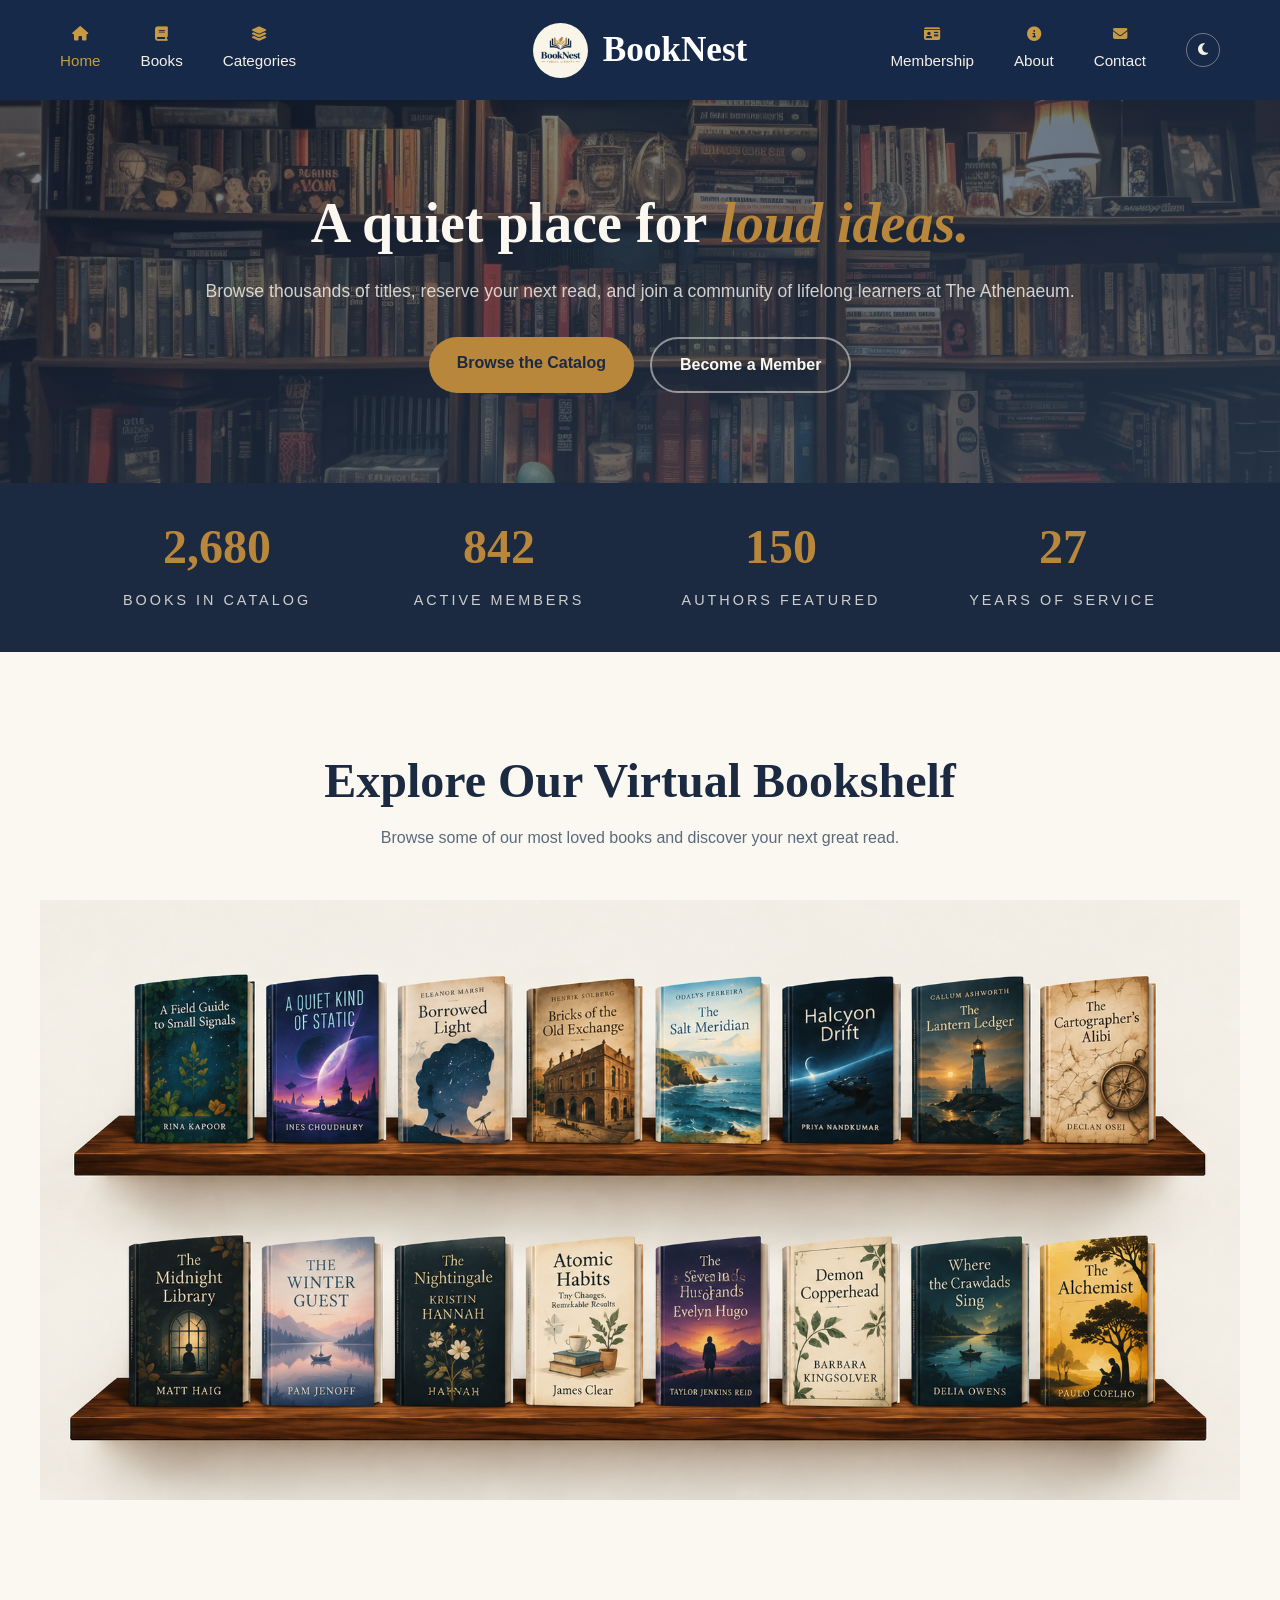
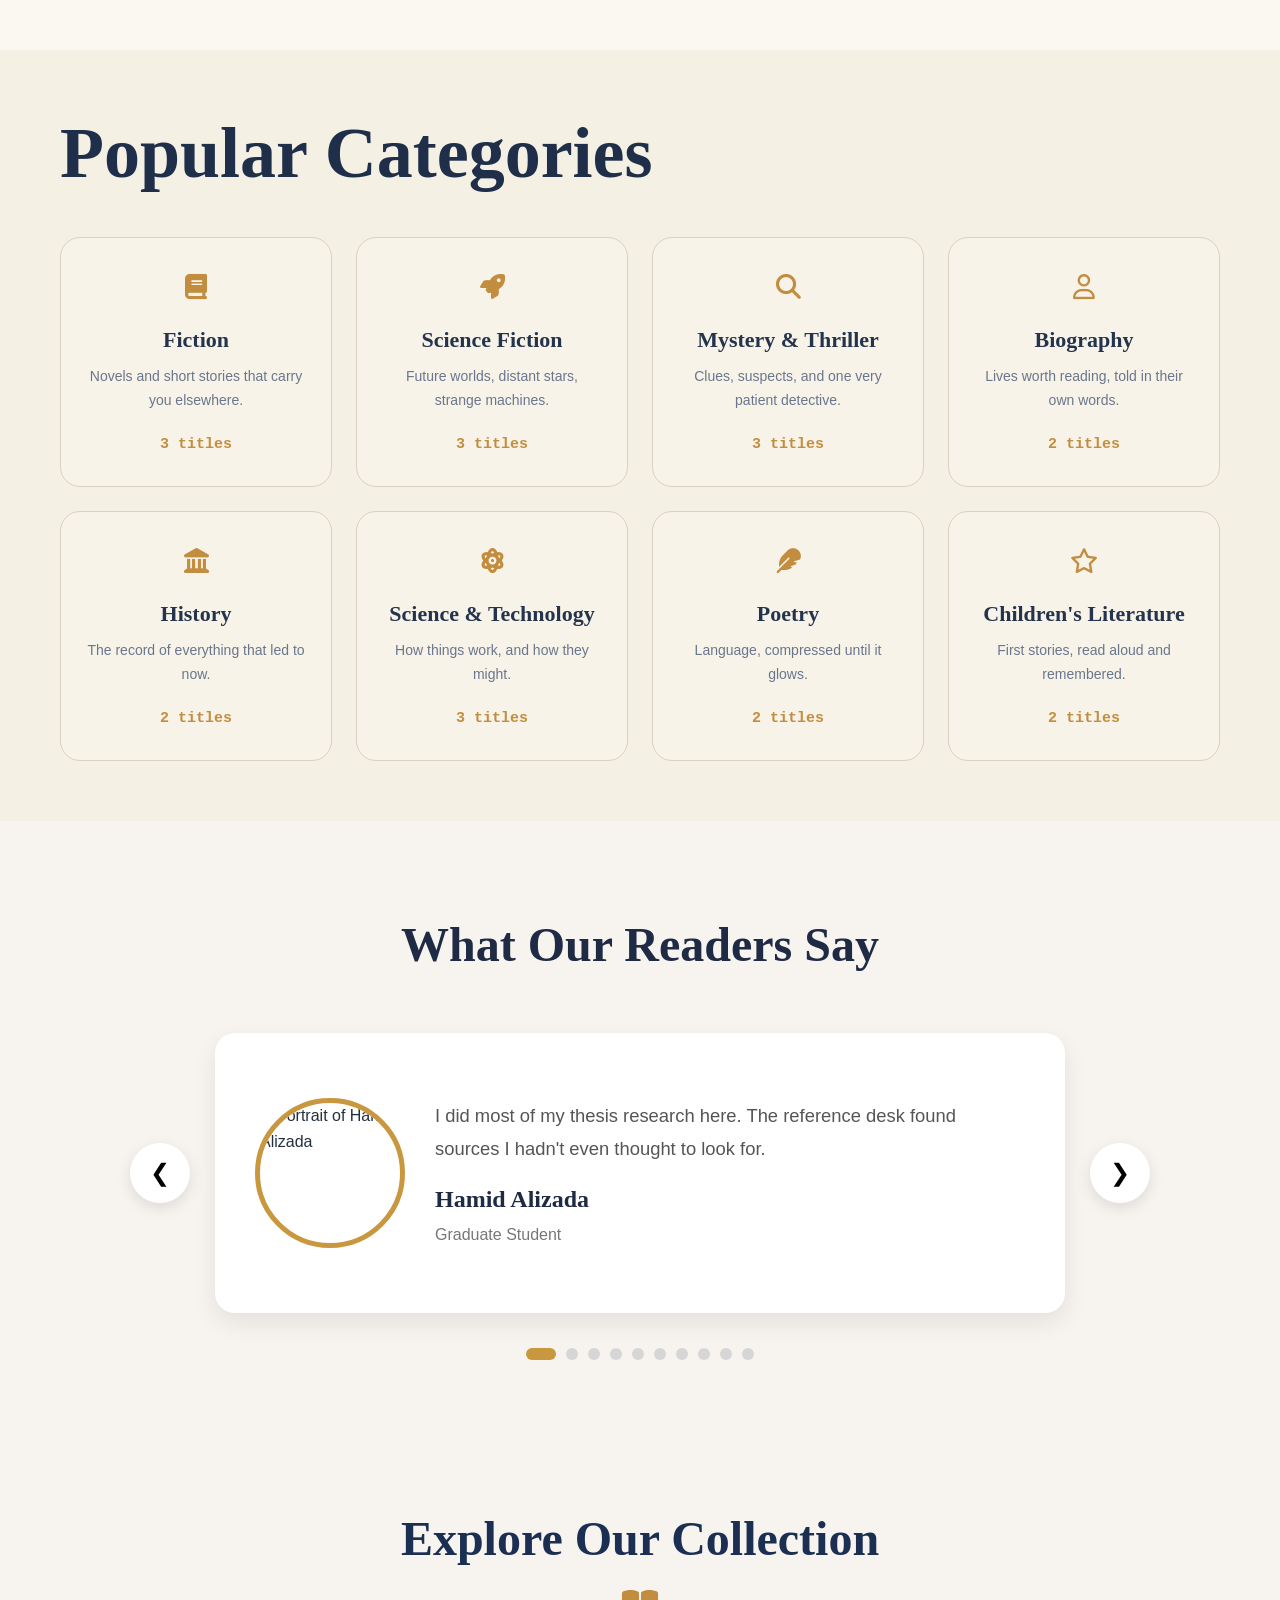
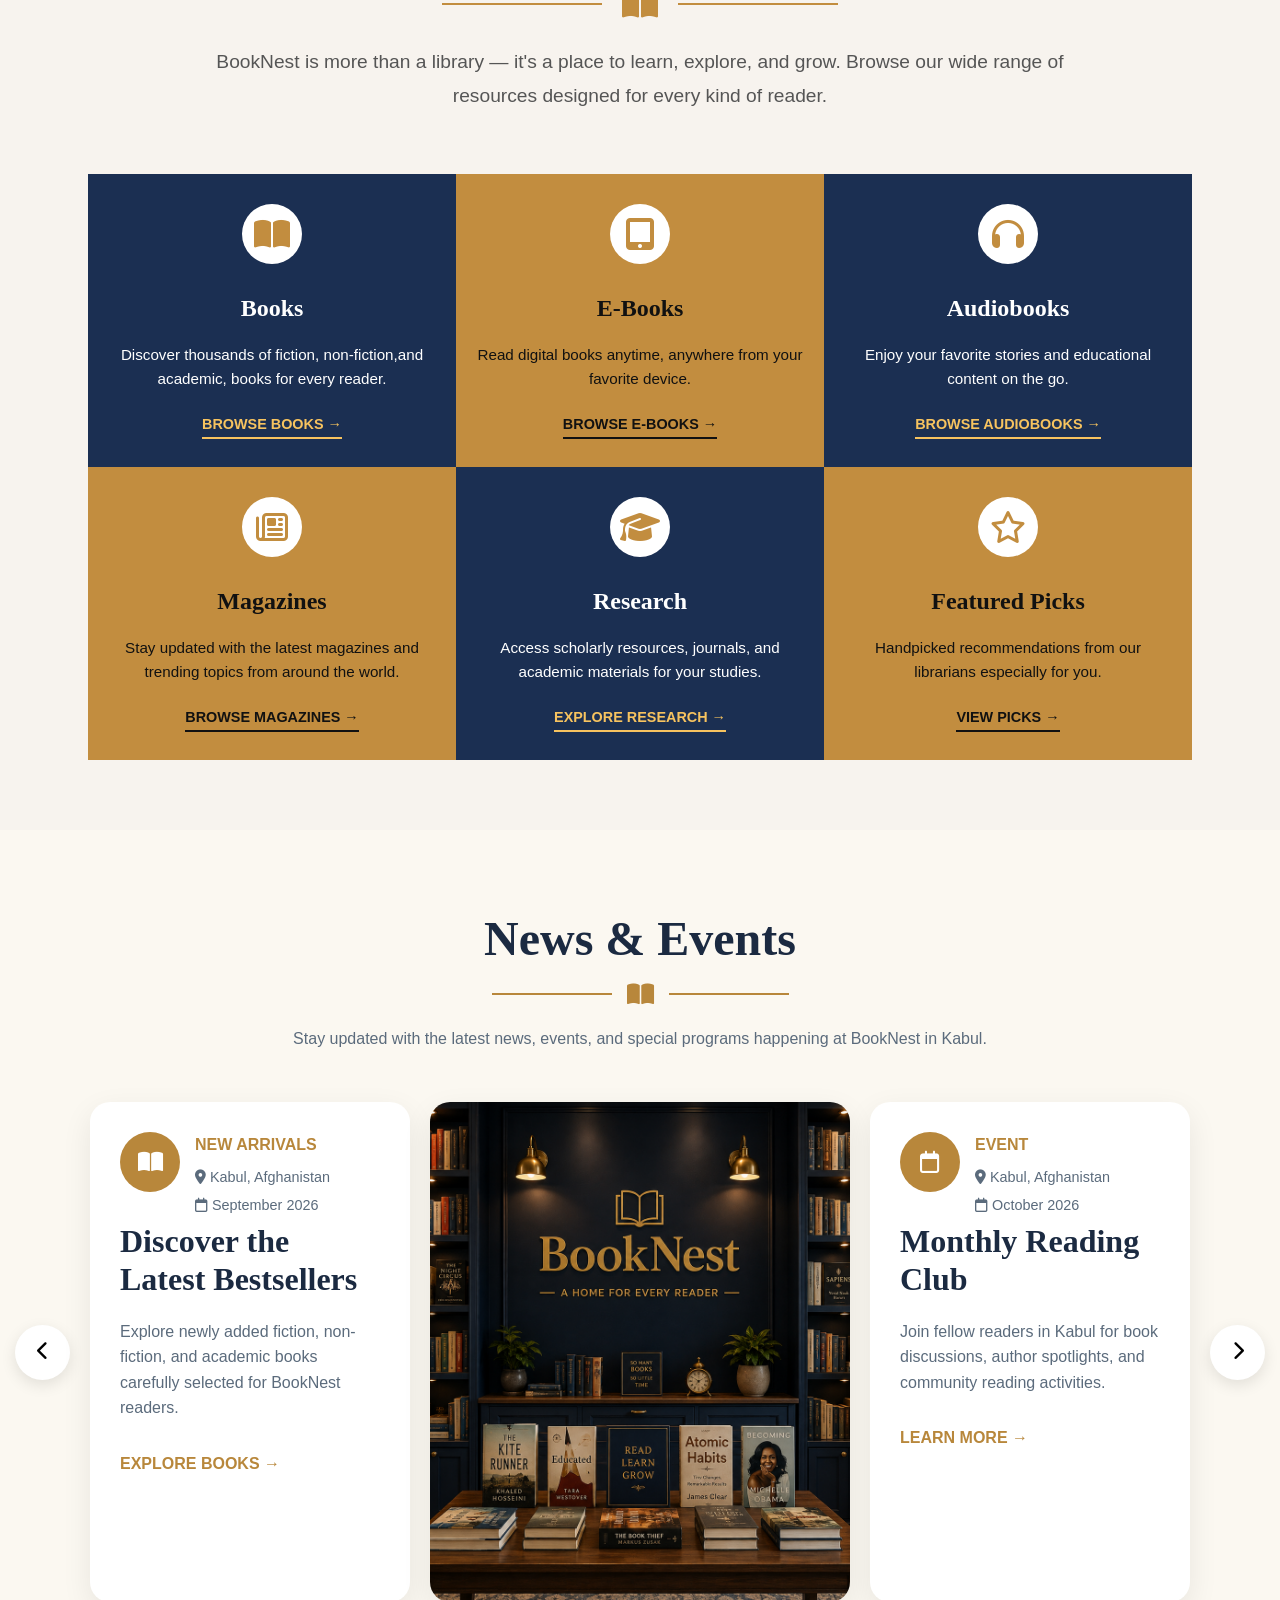
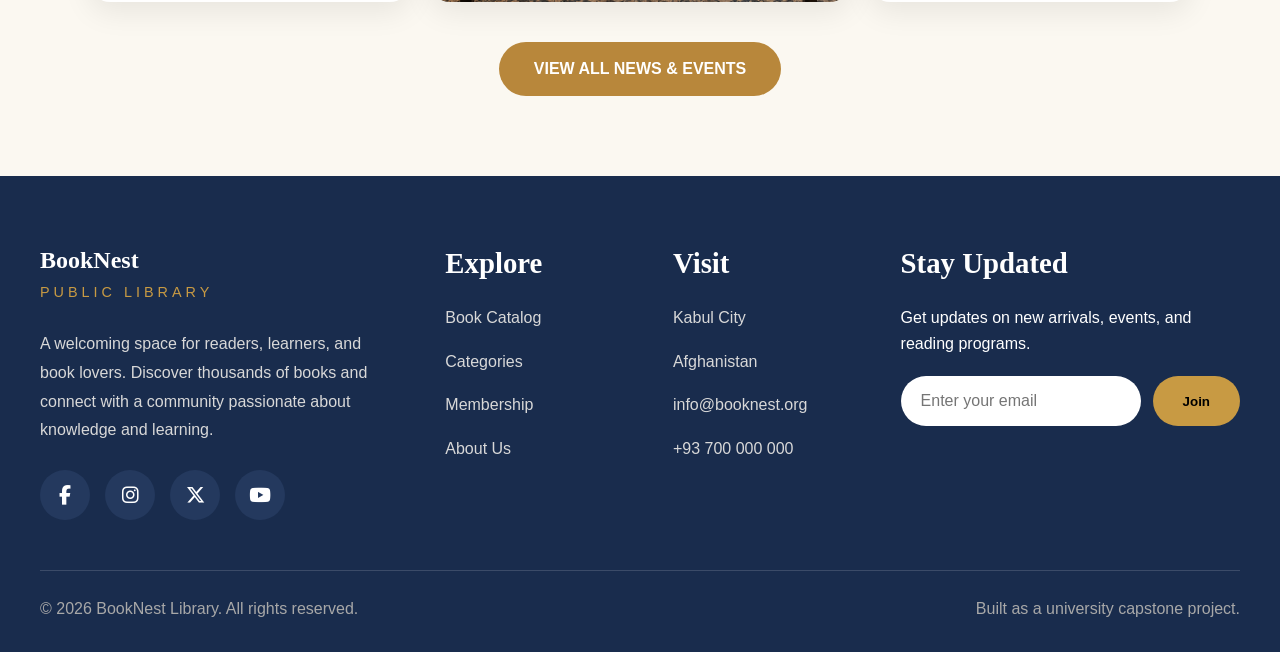
==== commit 332e36f9: "brows books added" ====
--- a/index.html
+++ b/index.html
@@ -301,7 +301,7 @@
                     academic, books for every reader.
                 </p>
 
-                <a href="books.html">Browse Books →</a>
+                <a href="./brows-books.html">Browse Books →</a>
             </div>
 
             <div class="collection-card gold">
@@ -316,7 +316,7 @@
                     favorite device.
                 </p>
 
-                <a href="#">Browse E-Books →</a>
+                <a href="brows-books.html">Browse E-Books →</a>
             </div>
 
             <div class="collection-card navy">
@@ -331,7 +331,7 @@
                     content on the go.
                 </p>
 
-                <a href="#">Browse Audiobooks →</a>
+                <a href="brows-books.html">Browse Audiobooks →</a>
             </div>
 
             <div class="collection-card gold">
@@ -346,7 +346,7 @@
                     trending topics from around the world.
                 </p>
 
-                <a href="#">Browse Magazines →</a>
+                <a href="brows-books.html">Browse Magazines →</a>
             </div>
 
             <div class="collection-card navy">
@@ -361,7 +361,7 @@
                     academic materials for your studies.
                 </p>
 
-                <a href="#">Explore Research →</a>
+                <a href="brows-books.html">Explore Research →</a>
             </div>
 
             <div class="collection-card gold">
@@ -376,7 +376,7 @@
                     especially for you.
                 </p>
 
-                <a href="#">View Picks →</a>
+                <a href="brows-books.html">View Picks →</a>
             </div>
 
         </div>
--- a/style.css
+++ b/style.css
@@ -1085,6 +1085,12 @@
     padding:70px 40px 30px;
     position:relative;
 }
+.footerr{
+    background:#192c4d;
+    color:#fff;
+    padding:50px 20px 15px;
+    position:relative;
+}
 
 .footer-container{
     max-width:1200px;
@@ -1094,9 +1100,14 @@
     gap:50px;
 }
 
+
 .footer-logo{
-    font-size:2rem;
+    font-size:1.5rem;
     margin-bottom:5px;
+}
+.footer-coll{
+    font-size: 1rem;
+     margin-bottom:2px;
 }
 
 .footer-subtitle{
@@ -1110,10 +1121,14 @@
     line-height:1.8;
     color:#d8d8d8;
 }
+.footer-col h2{
+    color: white;
+}
 
 .footer-col h3{
     font-size:1.8rem;
     margin-bottom:25px;
+    color: white;
 }
 
 .footer-col ul{
@@ -1164,6 +1179,11 @@
     gap:12px;
     margin-top:20px;
 }
+.newsletterr{
+    display:flex;
+    gap:12px;
+    margin-top:20px;
+}
 
 .newsletter input{
     flex:1;
@@ -1172,7 +1192,23 @@
     border-radius:40px;
     font-size:1rem;
 }
-
+.newsletterr input{
+    flex:1;
+    padding:16px 20px;
+    border:none;
+    border-radius:40px;
+    font-size:1rem;
+}
+
+.newsletterr button{
+    padding:14px 20px;
+    border:none;
+    border-radius:30px;
+    background:#c89a43;
+    color:#000;
+    font-weight:600;
+    cursor:pointer;
+}
 .newsletter button{
     padding:16px 30px;
     border:none;
@@ -1183,6 +1219,7 @@
     cursor:pointer;
 }
 
+
 .newsletter button:hover{
     opacity:.9;
 }
@@ -1195,7 +1232,15 @@
     justify-content:space-between;
     color:#a8a8a8;
 }
-
+.footer-bottomm{
+    border-top:1px solid rgba(255,255,255,0.15);
+    margin-top:20px;
+    padding-top:10px;
+    display:flex;
+    justify-content:center;
+    color:#a8a8a8;
+
+}
 .back-to-top{
     position:absolute;
     right:40px;
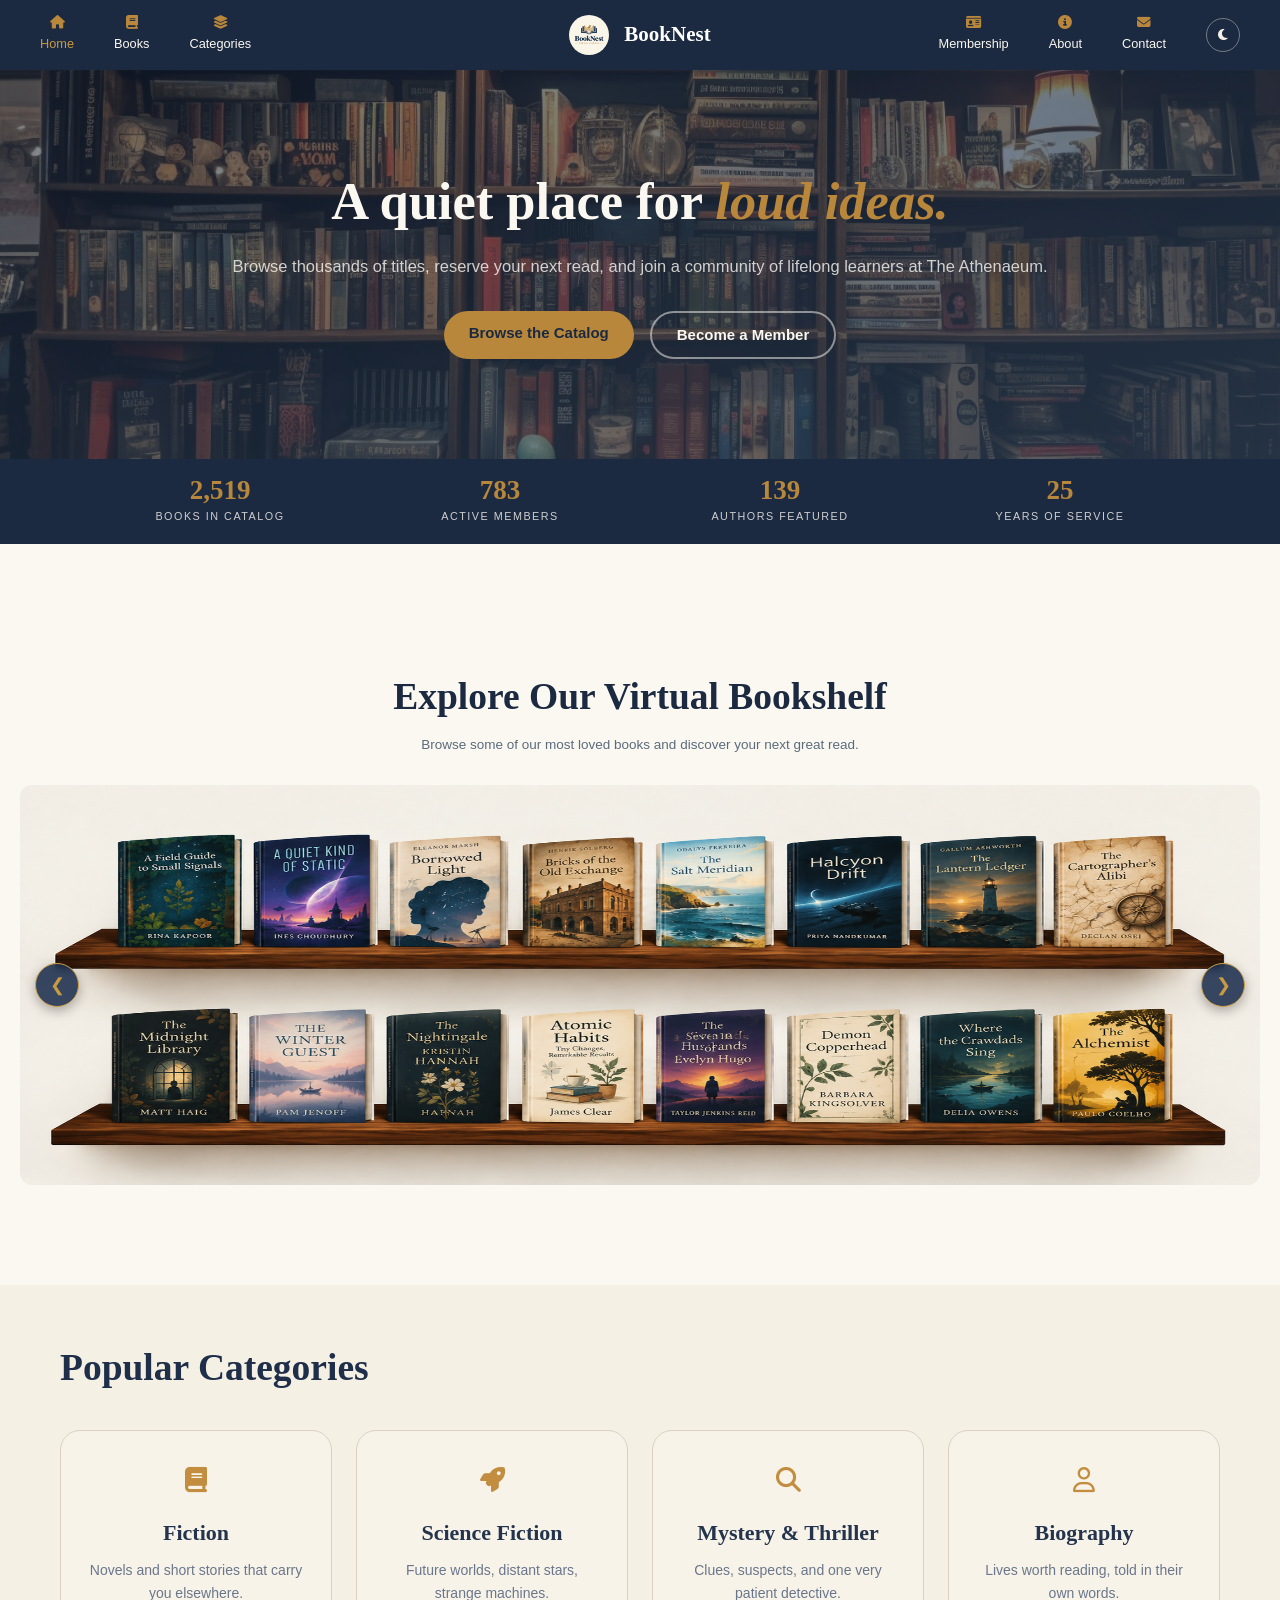
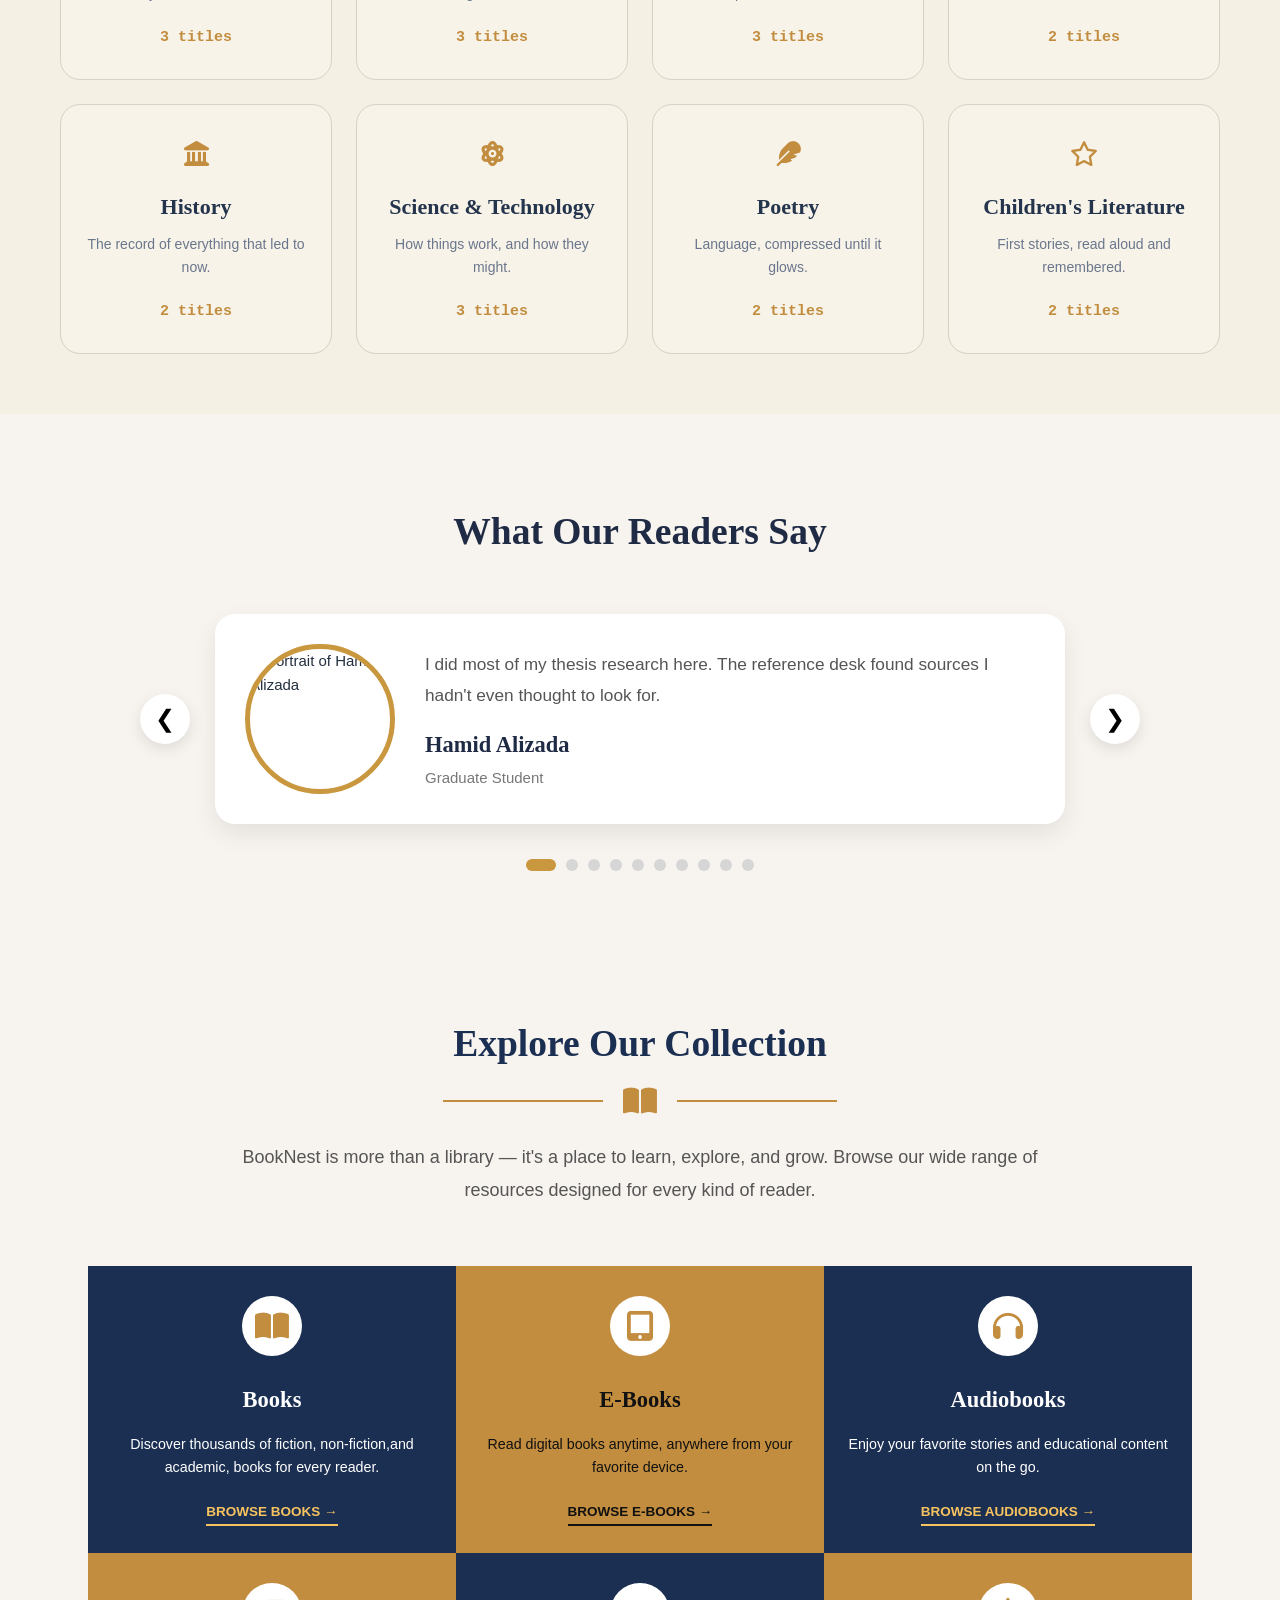
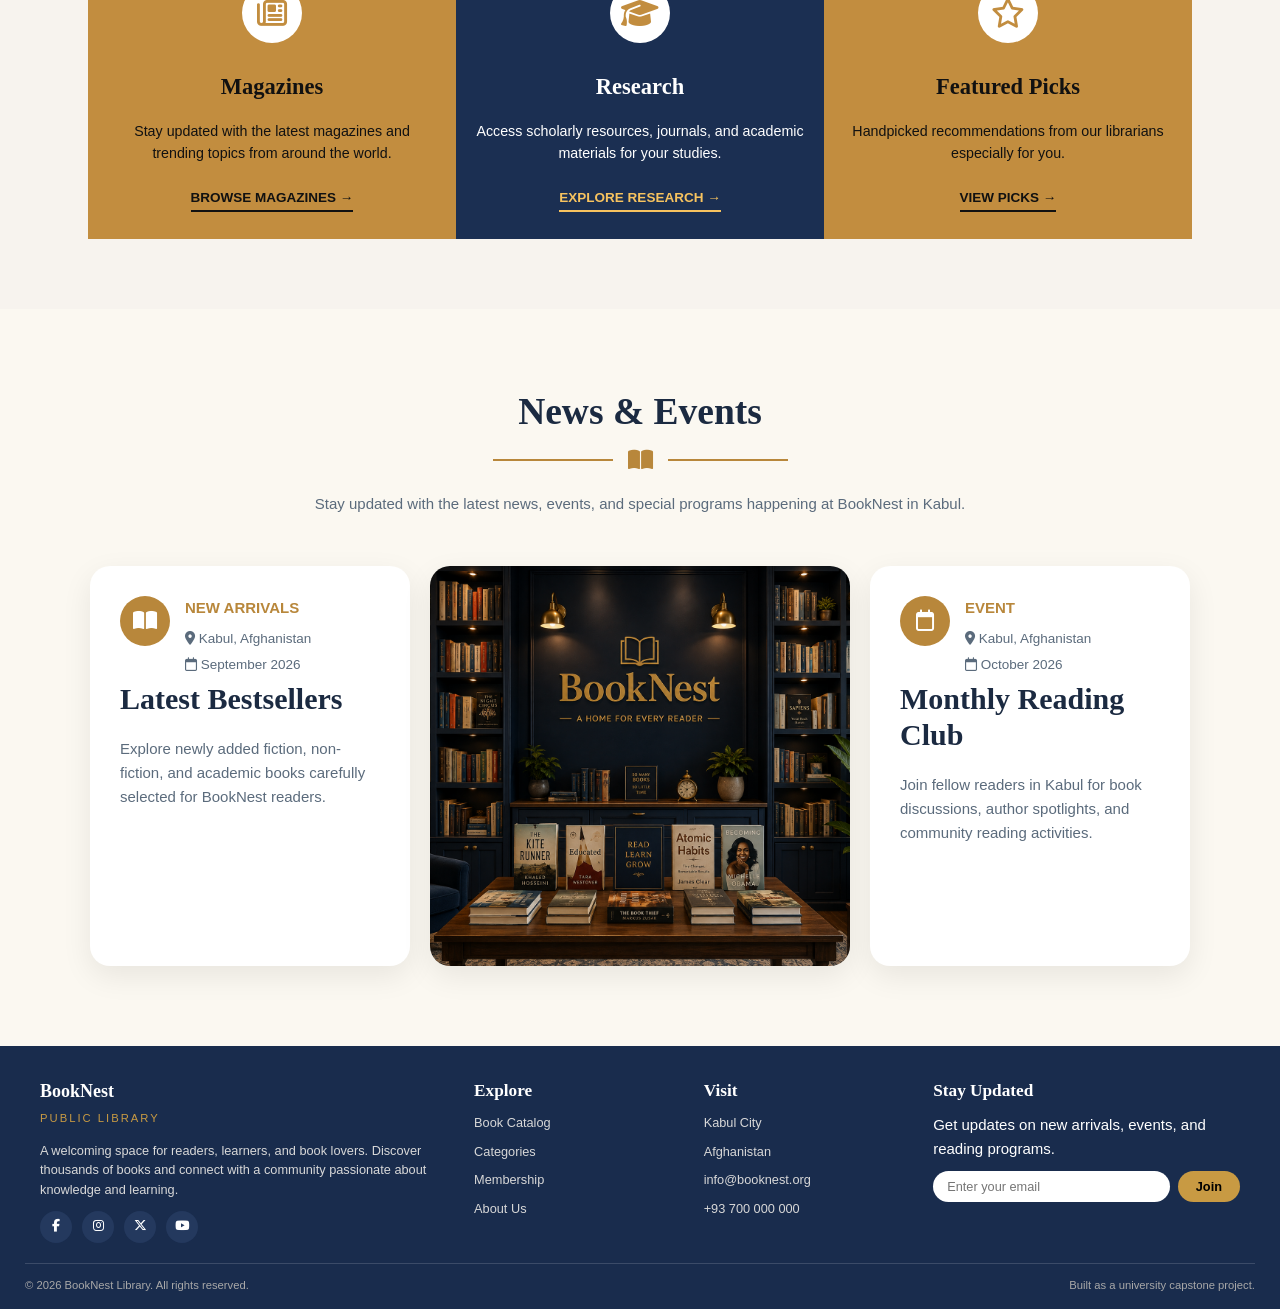
==== commit e2aa9ecd: "some changes in the font-size" ====
--- a/index.html
+++ b/index.html
@@ -93,16 +93,17 @@
         Browse some of our most loved books and discover your next great read.
     </p>
 
+    <!-- Wrap buttons directly inside the shelf-image div -->
     <div class="shelf-image">
-        <img src="./images/shelf2.png" alt="Virtual Bookshelf">
-    </div>
-
-    
+    <button class="shelf-btn prev-btn" id="prevBtn" aria-label="Previous Shelf">&#10094;</button>
+
+    <!-- Initial image -->
+    <img id="shelfImg" src="./images/shelf2.png" alt="Virtual Bookshelf">
+
+    <button class="shelf-btn next-btn" id="nextBtn" aria-label="Next Shelf">&#10095;</button>
+</div>
 
 </section>
-</section>
-<!-- ==================================================== -->
-
 
 <div id="bookModal" class="book-modal">
   <div class="book-modal-content">
@@ -404,9 +405,9 @@
 
     <div class="news-slider">
 
-        <button class="news-arrow left">
+        <!-- <button class="news-arrow left">
             <i class="fa-solid fa-chevron-left"></i>
-        </button>
+        </button> -->
 
         <!-- Card 1 -->
         <div class="news-card">
@@ -427,7 +428,7 @@
 
             
 
-            <h3>Discover the Latest Bestsellers</h3>
+            <h3> Latest Bestsellers</h3>
 
             <p>
                 Explore newly added fiction, non-fiction,
@@ -435,7 +436,7 @@
                 for BookNest readers.
             </p>
 
-            <a href="#">EXPLORE BOOKS →</a>
+            
 
         </div>
 
@@ -472,21 +473,17 @@
                 author spotlights, and community reading activities.
             </p>
 
-            <a href="#">LEARN MORE →</a>
-
-        </div>
-
-        <button class="news-arrow right">
+            
+
+        </div>
+
+        <!-- <button class="news-arrow right">
             <i class="fa-solid fa-chevron-right"></i>
-        </button>
-
-    </div>
-
-    <div class="news-btn-wrap">
-        <a href="#" class="view-all-btn">
-            VIEW ALL NEWS & EVENTS
-        </a>
-    </div>
+        </button> -->
+
+    </div>
+
+    
 
 </section>
 
--- a/style.css
+++ b/style.css
@@ -31,79 +31,91 @@
   margin: 0 auto;
   padding: 0 24px;
 }
+html {
+    font-size: 15px;
+}
 
 /* header style===================================================== */
-.navbar{
-    background:#162949;
-    height:100px;
-    display:flex;
-    justify-content:space-between;
-    align-items:center;
-    padding:0 60px;
+/* header style ===================================================== */
+.navbar {
+  background: var(--ink-900);
+  height: 70px; /* Reduced from 100px */
+  display: flex;
+  justify-content: space-between;
+  align-items: center;
+  padding: 0 40px; /* Removed top/bottom padding completely */
+  position: sticky;
+  top: 0;
+  z-index: 1000;
 }
 
 .nav-left,
-.nav-right{
-    display:flex;
-    list-style:none;
-    gap:40px;
-    margin:0;
-    padding:0;
-    flex:1;
-}
-
-.nav-right{
-    justify-content:flex-end;
-}
-
+.nav-right {
+  display: flex;
+  list-style: none;
+  gap: 40px;
+  margin: 0;
+  padding: 0;
+  flex: 1;
+}
+
+.nav-right {
+  justify-content: flex-end;
+}
 .nav-left a,
-.nav-right a{
-    color:#f5f0e6;
-    text-decoration:none;
-    font-size:0.95rem;
-    font-weight:500;
-    display:flex;
-    flex-direction:column;
-    align-items:center;
-    gap:8px;
-    transition:.3s;
+.nav-right a {
+  gap: 4px; /* Reduced gap between icon and text from 8px */
+  font-size: 0.85rem;
+}
+
+.nav-left a,
+.nav-right a {
+  color: var(--parchment-50);
+  text-decoration: none;
+  font-weight: 500;
+  display: flex;
+  flex-direction: column;
+  align-items: center;
+  transition: color 0.3s ease;
+  gap: 4px; /* Reduced gap between icon and text from 8px */
+  font-size: 0.85rem;
 }
 
 .nav-left a i,
-.nav-right a i{
-    font-size:0.9rem;
-    color:#c89a43;
+.nav-right a i {
+  font-size: 0.9rem;
+  color: var(--brass-500);
 }
 
 .nav-left a:hover,
-.nav-right a:hover{
-    color:#c89a43;
-}
-
-.logo{
-    display:flex;
-    align-items:center;
-    gap:15px;
-    text-align:center;
-}
-
-.logo img{
-    width:55px;
-    height:55px;
-    border-radius:50%;
-}
-
-.logo h1{
-    color:white;
-    font-size:2.2rem;
-    margin:0;
-    font-family:Georgia, serif;
-}
-
-.logo span{
-    color:#c89a43;
-    letter-spacing:4px;
-    font-size:.8rem;
+.nav-right a:hover {
+  color: var(--brass-500);
+}
+
+.logo {
+  display: flex;
+  align-items: center;
+  gap: 15px;
+  text-align: center;
+}
+
+.logo img {
+  width: 40px;  /* Reduced from 55px */
+  height: 40px; /* Reduced from 55px */
+  border-radius: 50%;
+}
+
+.logo h1 {
+  color: white;
+  font-size: 1.4rem; /* Reduced from 2.2rem */
+  margin: 0;
+  font-family: Georgia, serif;
+}
+
+.logo span {
+  color: var(--brass-500);
+  letter-spacing: 4px;
+  font-size: 0.8rem;
 }
 /* main================================================= */
 .hero {
@@ -113,7 +125,7 @@
   background-size: cover;
   background-position: center;
   color: var(--parchment-50);
-  padding: 90px 0;
+  padding: 100px 0;
   text-align: center;
   animation: heroZoom 10s ease-in-out infinite;
 }
@@ -164,7 +176,7 @@
 /* Button base style — reused everywhere in the site, not just hero */
 .btn {
   display: inline-block;
-  padding: 13px 28px;
+  padding: 10px 25px;
   border-radius: 999px;
   font-weight: 600;
   text-decoration: none;
@@ -187,66 +199,66 @@
 }
 
 /* stats========================================== */
-.stats-band{
+.stats-band {
     background: var(--ink-900);
     color: var(--parchment-50);
-    padding: 40px 0;
-}
-
-.stats-grid{
+    padding: 18px 0; /* Reduced from 30px to bring section borders closer */
+}
+
+.stats-grid {
     display: grid;
     grid-template-columns: repeat(4, 1fr);
-    gap: 24px;
+    gap: 16px; /* Reduced gap between columns from 24px */
     text-align: center;
     align-items: center;
 }
 
-.stat-item{
+.stat-item {
     display: flex;
     flex-direction: column;
     align-items: center;
     justify-content: center;
-    gap: 18px;
-}
-
-.stat-number{
+    gap: 4px; /* Reduced gap between number and label from 18px */
+}
+
+.stat-number {
     font-family: var(--font-display);
-    font-size: 3rem;
+    font-size: 1.8rem; /* Reduced from 3rem */
     font-weight: 700;
     line-height: 1;
     color: var(--brass-500);
 }
 
-.stat-label{
-    font-size: 0.9rem;
-    letter-spacing: 3px;
+.stat-label {
+    font-size: 0.72rem; /* Reduced from 0.9rem */
+    letter-spacing: 1.5px; /* Reduced letter spacing from 3px */
     text-transform: uppercase;
     color: rgba(251, 248, 241, 0.8);
 }
 
 /* Responsive */
 
-@media (max-width: 768px){
-    .stats-grid{
+@media (max-width: 768px) {
+    .stats-grid {
         grid-template-columns: repeat(2, 1fr);
-        row-gap: 50px;
-    }
-
-    .stat-number{
-        font-size: 3rem;
-    }
-}
-
-@media (max-width: 480px){
-    .stats-grid{
+        row-gap: 20px; /* Reduced row spacing from 50px */
+    }
+
+    .stat-number {
+        font-size: 1.6rem; /* Scaled down for tablet */
+    }
+}
+
+@media (max-width: 480px) {
+    .stats-grid {
         grid-template-columns: 1fr;
-    }
-
-    .stat-number{
-        font-size: 2.5rem;
-    }
-}
-
+        row-gap: 16px;
+    }
+
+    .stat-number {
+        font-size: 1.4rem; /* Scaled down for mobile */
+    }
+}
 /* After stats================================================= */
 .virtual-bookshelf {
     background: var(--parchment-50);
@@ -256,42 +268,70 @@
 
 .virtual-bookshelf h2 {
     font-family: Georgia, serif;
-    font-size: 3rem;
+    font-size: 2.5rem;
     color: var(--ink-900);
     margin-bottom: 15px;
+    margin-top: 30px;
 }
 
 .shelf-subtitle {
     color: var(--text-muted);
     max-width: 700px;
-    margin: 0 auto 50px;
-    font-size: 1rem;
+    margin: 0 auto 30px;
+    font-size: 0.9rem;
 }
 
 .shelf-image {
-    max-width: 1200px;
-    margin: 0 auto 50px;
+    position: relative;
+    width: 100%;
+    margin: 20px auto 0;
+    display: block;
+    overflow: hidden;
 }
 
 .shelf-image img {
     width: 100%;
-    height: auto;
+    height: 400px; /* Forces height to exactly 400px */
+    object-fit: fill; /* Stretches the image to fit 400px without altering width */
     display: block;
-}
-
-.browse-btn {
-    background: var(--brass-500);
-    color: white;
-    border: none;
-    padding: 14px 30px;
-    border-radius: 30px;
+    border-radius: 12px;
+    transition: opacity 0.3s ease;
+}
+
+/* Navigation buttons overlay */
+.shelf-btn {
+    position: absolute;
+    top: 50%;
+    transform: translateY(-50%);
+    background: rgba(22, 41, 73, 0.85);
+    color: #c89a43;
+    border: 1px solid #c89a43;
+    width: 44px;
+    height: 44px;
+    border-radius: 50%;
+    font-size: 1.2rem;
     cursor: pointer;
-    font-size: 1rem;
-    transition: 0.3s;
-}
-
-.browse-btn:hover {
-    transform: translateY(-3px);
+    z-index: 10;
+    display: flex;
+    align-items: center;
+    justify-content: center;
+    transition: all 0.3s ease;
+    backdrop-filter: blur(4px);
+    box-shadow: 0 4px 12px rgba(0, 0, 0, 0.3);
+}
+
+.shelf-btn:hover {
+    background: #c89a43;
+    color: #162949;
+    transform: translateY(-50%) scale(1.1);
+}
+
+.prev-btn {
+    left: 15px;
+}
+
+.next-btn {
+    right: 15px;
 }
 /* ========================================== */
 .section {
@@ -304,7 +344,7 @@
 }
 
 .section-title {
-  font-size: 1.3rem;
+  font-size: 1rem;
 }
 
 /* Carousel wrapper: prev button, viewport, next button */
@@ -499,15 +539,25 @@
     position:fixed;
     bottom:30px;
     left:30px;
-    background:#1b2f52;
-    color:#fff;
-    padding:18px 28px;
+    
+    /* Changed: Soft red background & dark red text instead of dark blue */
+    background:#fff5f5;
+    color:#9b2c2c;
+    border:1px solid #feb2b2;
+    
+    /* Changed: Reduced padding and font-size for a sleeker look */
+    padding:12px 20px;
+    font-size:15px;
+    font-weight:500;
+    
     border-radius:10px;
     display:flex;
     align-items:center;
-    gap:12px;
-    font-size:18px;
-    box-shadow:0 8px 20px rgba(0,0,0,.2);
+    gap:10px;
+    
+    /* Changed: Softer, natural box shadow */
+    box-shadow:0 10px 25px -5px rgba(0, 0, 0, 0.08);
+    
     transform:translateY(120px);
     opacity:0;
     transition:.4s;
@@ -528,7 +578,7 @@
 }
 
 .section-title{
-    font-size:72px;
+    font-size:2.5rem;
     font-family:Georgia, serif;
     color:#1f2f4a;
     margin-bottom:40px;
@@ -626,6 +676,7 @@
 .section-header{
     text-align:center;
     margin-bottom:60px;
+
 }
 
 .section-tag{
@@ -637,7 +688,7 @@
 
 .section-header h2{
     margin-top:15px;
-    font-size:3rem;
+    font-size:2.5rem;
     color:#1f2a44;
 }
 
@@ -651,8 +702,8 @@
 .reader-card{
     background:#ffffff;
     width:850px;
-    min-height:280px;
-    padding:40px;
+    min-height:200px;
+    padding:30px;
     border-radius:20px;
     display:flex;
     align-items:center;
@@ -692,8 +743,8 @@
 }
 
 .slider-btn{
-    width:60px;
-    height:60px;
+    width:50px;
+    height:50px;
     border:none;
     border-radius:50%;
     background:white;
@@ -763,7 +814,7 @@
 }
 
 .collection-header h2{
-    font-size:3rem;
+    font-size:2.5rem;
     color:#1B2F52;
     font-family:Georgia, serif;
     margin-bottom:20px;
@@ -904,7 +955,7 @@
 }
 
 .news-header h2{
-    font-size:3rem;
+    font-size:2.5rem;
     color:var(--ink-900);
     margin-bottom:15px;
 }
@@ -942,7 +993,7 @@
 
 .news-card{
     width:320px;
-    min-height:500px;
+    min-height:400px;
     background:white;
     border-radius:20px;
     padding:30px;
@@ -956,8 +1007,8 @@
 }
 
 .news-icon{
-    width:60px;
-    height:60px;
+    width:50px;
+    height:50px;
     border-radius:50%;
     background:var(--brass-500);
     color:white;
@@ -1007,7 +1058,7 @@
 
 .news-image{
     width:420px;
-    height:500px;
+    height:400px;
     border-radius:20px;
     overflow:hidden;
     box-shadow:0 10px 30px rgba(0,0,0,.08);
@@ -1020,8 +1071,8 @@
 }
 
 .news-arrow{
-    width:55px;
-    height:55px;
+    width:45px;
+    height:45px;
     border-radius:50%;
     border:none;
     background:white;
@@ -1082,13 +1133,13 @@
 .footer{
     background:#192c4d;
     color:#fff;
-    padding:70px 40px 30px;
+    padding:35px 25px 15px; /* Reduced top/bottom padding */
     position:relative;
 }
 .footerr{
     background:#192c4d;
     color:#fff;
-    padding:50px 20px 15px;
+    padding:25px 15px 10px;
     position:relative;
 }
 
@@ -1097,37 +1148,37 @@
     margin:auto;
     display:grid;
     grid-template-columns:2fr 1fr 1fr 1.5fr;
-    gap:50px;
-}
-
+    gap:25px; /* Reduced grid gap */
+}
 
 .footer-logo{
-    font-size:1.5rem;
-    margin-bottom:5px;
+    font-size:1.2rem; /* Reduced font size */
+    margin-bottom:3px;
 }
 .footer-coll{
-    font-size: 1rem;
-     margin-bottom:2px;
+    font-size: 0.85rem;
+    margin-bottom:2px;
 }
 
 .footer-subtitle{
     color:#c89a43;
-    letter-spacing:4px;
-    font-size:0.9rem;
+    letter-spacing:2px;
+    font-size:0.75rem; /* Reduced font size */
 }
 
 .footer-text{
-    margin:25px 0;
-    line-height:1.8;
+    margin:12px 0; /* Reduced margin */
+    line-height:1.5;
     color:#d8d8d8;
+    font-size: 0.85rem;
 }
 .footer-col h2{
     color: white;
 }
 
 .footer-col h3{
-    font-size:1.8rem;
-    margin-bottom:25px;
+    font-size:1.15rem; /* Reduced font size */
+    margin-bottom:12px; /* Reduced margin */
     color: white;
 }
 
@@ -1137,8 +1188,9 @@
 }
 
 .footer-col ul li{
-    margin-bottom:18px;
+    margin-bottom:8px; /* Reduced list item spacing */
     color:#d8d8d8;
+    font-size:0.85rem;
 }
 
 .footer-col ul li a{
@@ -1153,12 +1205,12 @@
 
 .social-icons{
     display:flex;
-    gap:15px;
+    gap:10px; /* Reduced gap */
 }
 
 .social-icons a{
-    width:50px;
-    height:50px;
+    width:32px; /* Smaller button dimensions */
+    height:32px;
     background:#24395e;
     border-radius:50%;
     display:flex;
@@ -1166,7 +1218,7 @@
     justify-content:center;
     color:#fff;
     text-decoration:none;
-    font-size:1.2rem;
+    font-size:0.85rem; /* Reduced icon size */
     transition:0.3s;
 }
 
@@ -1176,49 +1228,50 @@
 
 .newsletter{
     display:flex;
-    gap:12px;
-    margin-top:20px;
+    gap:8px;
+    margin-top:10px;
 }
 .newsletterr{
     display:flex;
-    gap:12px;
-    margin-top:20px;
+    gap:8px;
+    margin-top:10px;
 }
 
 .newsletter input{
     flex:1;
-    padding:16px 20px;
+    padding:8px 14px; /* Reduced input padding */
     border:none;
-    border-radius:40px;
-    font-size:1rem;
+    border-radius:30px;
+    font-size:0.85rem;
 }
 .newsletterr input{
     flex:1;
-    padding:16px 20px;
+    padding:8px 14px;
     border:none;
-    border-radius:40px;
-    font-size:1rem;
+    border-radius:30px;
+    font-size:0.85rem;
 }
 
 .newsletterr button{
-    padding:14px 20px;
+    padding:8px 16px; /* Reduced button padding */
     border:none;
     border-radius:30px;
     background:#c89a43;
     color:#000;
     font-weight:600;
+    font-size:0.85rem;
     cursor:pointer;
 }
 .newsletter button{
-    padding:16px 30px;
+    padding:8px 18px;
     border:none;
-    border-radius:40px;
+    border-radius:30px;
     background:#c89a43;
     color:#000;
     font-weight:600;
+    font-size:0.85rem;
     cursor:pointer;
 }
-
 
 .newsletter button:hover{
     opacity:.9;
@@ -1226,20 +1279,21 @@
 
 .footer-bottom{
     border-top:1px solid rgba(255,255,255,0.15);
-    margin-top:50px;
-    padding-top:25px;
+    margin-top:20px; /* Reduced top margin */
+    padding-top:12px; /* Reduced top padding */
     display:flex;
     justify-content:space-between;
     color:#a8a8a8;
+    font-size:0.75rem;
 }
 .footer-bottomm{
     border-top:1px solid rgba(255,255,255,0.15);
-    margin-top:20px;
-    padding-top:10px;
+    margin-top:8px;
+    padding-top:5px;
     display:flex;
     justify-content:center;
     color:#a8a8a8;
-
+    font-size:0.75rem;
 }
 .back-to-top{
     position:absolute;
@@ -2416,11 +2470,12 @@
     background: #14202f;
     color:#e8e2d4;
 }
+
 body.dark-mode .stats-band,
-
 body.dark-mode .navbar{
     background:#0d1826;
 }
+
 body.dark-mode .section,
 body.dark-mode .catalog-controls,
 body.dark-mode .categories-section,
@@ -2432,6 +2487,7 @@
 body.dark-mode .collection-section{
     background:#182739;
 }
+
 body.dark-mode .book-card,
 body.dark-mode .category-card,
 body.dark-mode .plan-card,
@@ -2446,6 +2502,7 @@
     border-color:#2c4359;
     color:#e8e2d4;
 }
+
 body.dark-mode .search-box,
 body.dark-mode .catalog-controls select,
 body.dark-mode .favorite-btn,
@@ -2456,21 +2513,134 @@
     color:#e8e2d4;
     border-color:#2c4359;
 }
+
+/* Fix 1: Form Labels & Helper Texts */
+body.dark-mode label,
+body.dark-mode .form-group label,
+body.dark-mode .checkbox-label {
+    color: #e8e2d4 !important;
+}
+
+/* Fix 2: Input Placeholder text (so greyed-out text is visible) */
+body.dark-mode input::placeholder,
+body.dark-mode textarea::placeholder {
+    color: #8da1b5;
+}
+
+/* Fix 3: FAQ Accordion Buttons & Toggle Items */
+body.dark-mode .faq-question,
+body.dark-mode .faq-item,
+body.dark-mode summary {
+    color: #f0ece0 !important;
+}
+
+/* Fix 4: Navigation and Links */
+body.dark-mode a:not(.btn) {
+    color: #72a8e8;
+}
+
+body.dark-mode .nav-link {
+    color: #e8e2d4;
+}
+
+/* Headers & Paragraphs */
 body.dark-mode .book-count,
 body.dark-mode .section-title,
-body.dark-mode h1, body.dark-mode h2, body.dark-mode h3, body.dark-mode h4{
+body.dark-mode h1, body.dark-mode h2, body.dark-mode h3, body.dark-mode h4, body.dark-mode h5, body.dark-mode h6 {
     color:#f0ece0;
 }
+
+body.dark-mode p,
+body.dark-mode span,
 body.dark-mode .about-text,
 body.dark-mode .plan-tagline,
 body.dark-mode .faq-answer p,
 body.dark-mode .librarian-role{
     color:#b7c0cc;
 }
+
 body.dark-mode .footer,
 body.dark-mode .footer-bottom{
     background:#0a121c;
 }
+/* Fix 1: Turn the Light Hero/Banner Section Dark in Dark Mode */
+body.dark-mode .hero-section,
+body.dark-mode .page-header,
+body.dark-mode .contact-hero,
+body.dark-mode [class*="hero"] {
+    background-color: #0d1826 !important;
+}
+
+/* Fix 2: Ensure Hero Title & Text are Bright White */
+body.dark-mode .hero-section h1,
+body.dark-mode .hero-section p,
+body.dark-mode .page-header h1,
+body.dark-mode .page-header p,
+body.dark-mode .contact-hero * {
+    color: #ffffff !important;
+}
+
+/* Fix 3: High-Contrast Input Fields & Textareas */
+body.dark-mode input[type="text"],
+body.dark-mode input[type="email"],
+body.dark-mode input[type="tel"],
+body.dark-mode input[type="date"],
+body.dark-mode textarea {
+    background-color: #0d1826 !important;
+    color: #ffffff !important;
+    border: 1px solid #3b526d !important;
+}
+
+/* Fix 4: Make Placeholder Text Visible Inside Inputs */
+body.dark-mode input::placeholder,
+body.dark-mode textarea::placeholder {
+    color: #94a3b8 !important;
+    opacity: 1 !important;
+}
+/* Fix 1: Make plan feature list text white and readable */
+body.dark-mode .plan-card ul,
+body.dark-mode .plan-card li,
+body.dark-mode .plan-features,
+body.dark-mode .plan-features li {
+    color: #f0ece0 !important;
+}
+
+/* Fix 2: Brighten price intervals (/ forever, / month) */
+body.dark-mode .plan-card .price-period,
+body.dark-mode .plan-card span:not(.price-amount) {
+    color: #94a3b8 !important;
+}
+
+/* Fix 3: High-contrast outline buttons for unselected cards */
+body.dark-mode .plan-card .btn-outline,
+body.dark-mode .plan-card button:not(.btn-primary) {
+    color: #f0ece0 !important;
+    border-color: #d97706 !important;
+    background-color: transparent !important;
+}
+
+/* Fix 4: Brighten checkmark icons */
+body.dark-mode .plan-card li::before,
+body.dark-mode .plan-card .check-icon {
+    color: #38bdf8 !important;
+}
+/* Remove solid background from the hero content box in Dark Mode */
+body.dark-mode .hero-content,
+body.dark-mode .hero-card,
+body.dark-mode .hero-box,
+body.dark-mode .hero-banner {
+    background: transparent !important;
+ /* Semi-transparent dark overlay for text readability */
+    box-shadow: none !important;
+}
+
+/* Ensure hero text stays clear and readable over the background image */
+body.dark-mode .hero-content h1,
+body.dark-mode .hero-content p {
+    color: #ffffff !important;
+    text-shadow: 0 2px 8px rgba(0, 0, 0, 0.7);
+}
+
 
 /* Ghost/small button modifiers (used by the Favorites Only toggle) */
 .btn-ghost{
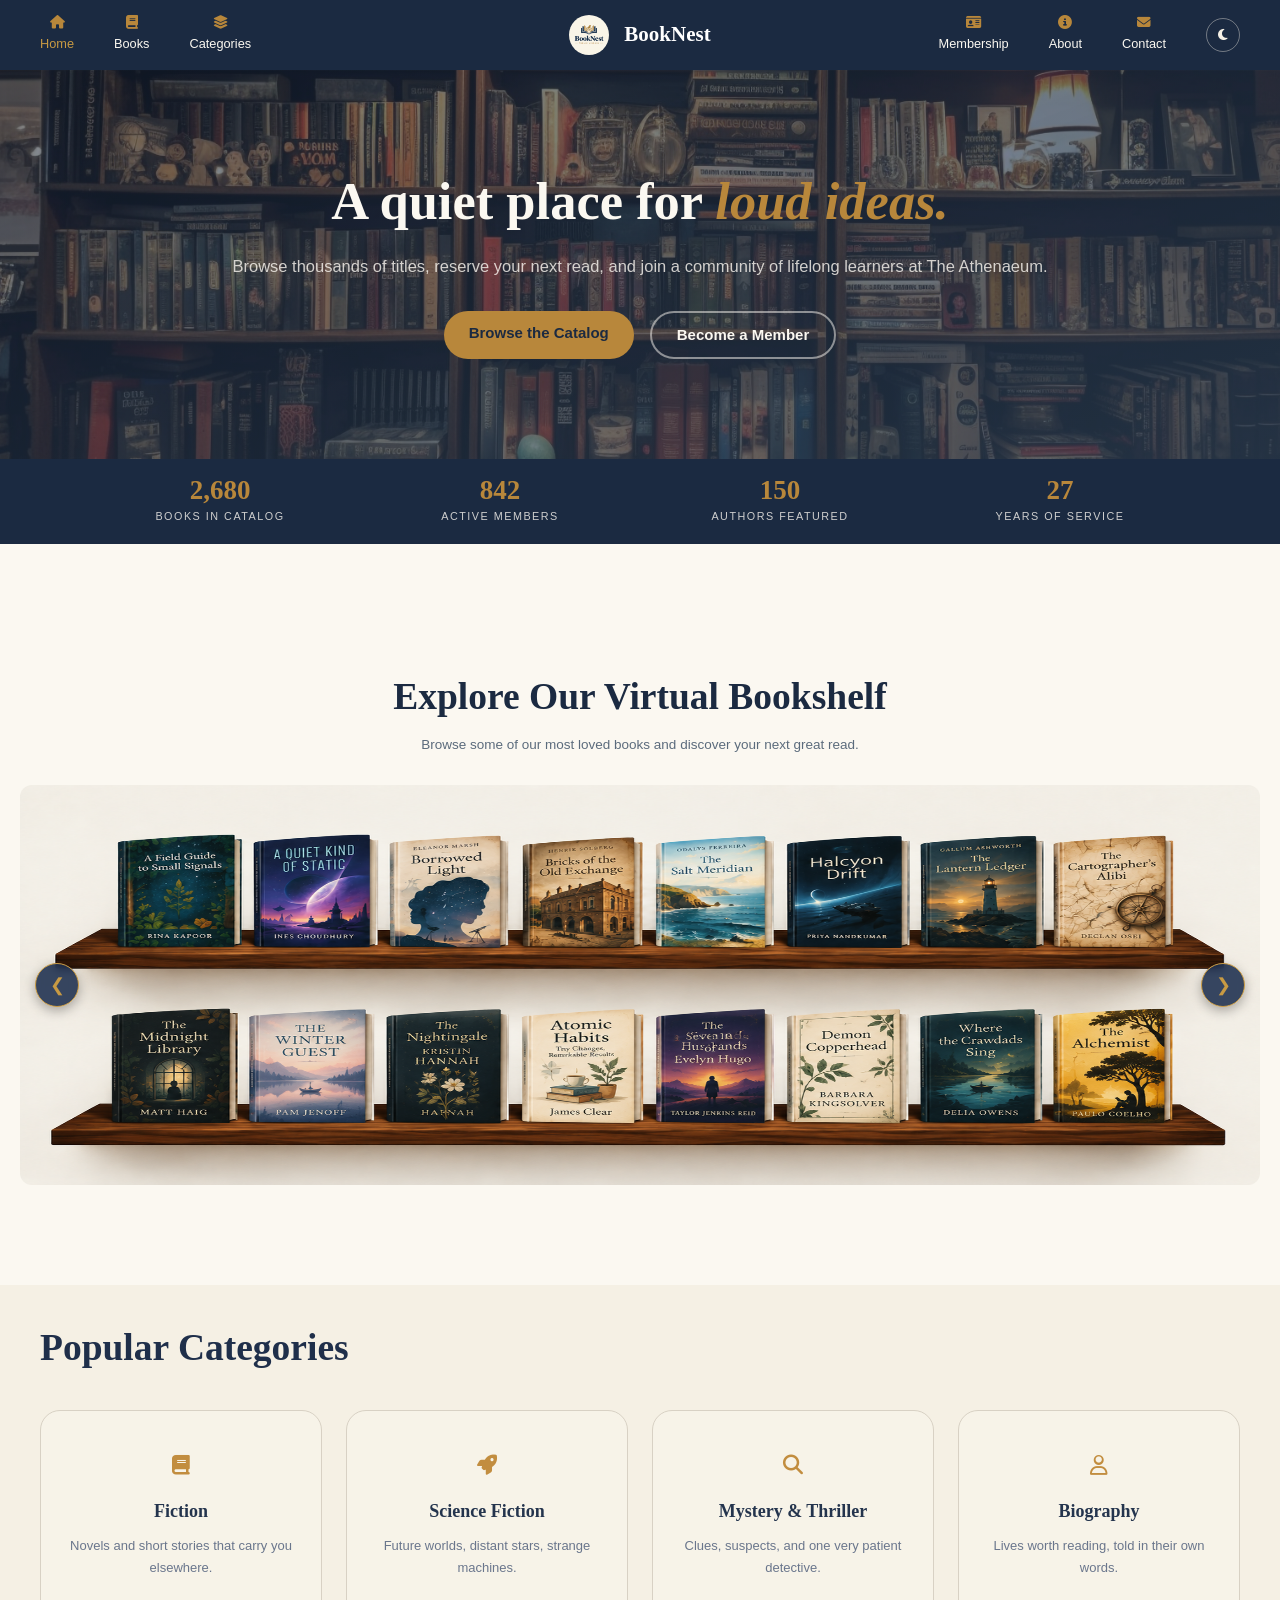
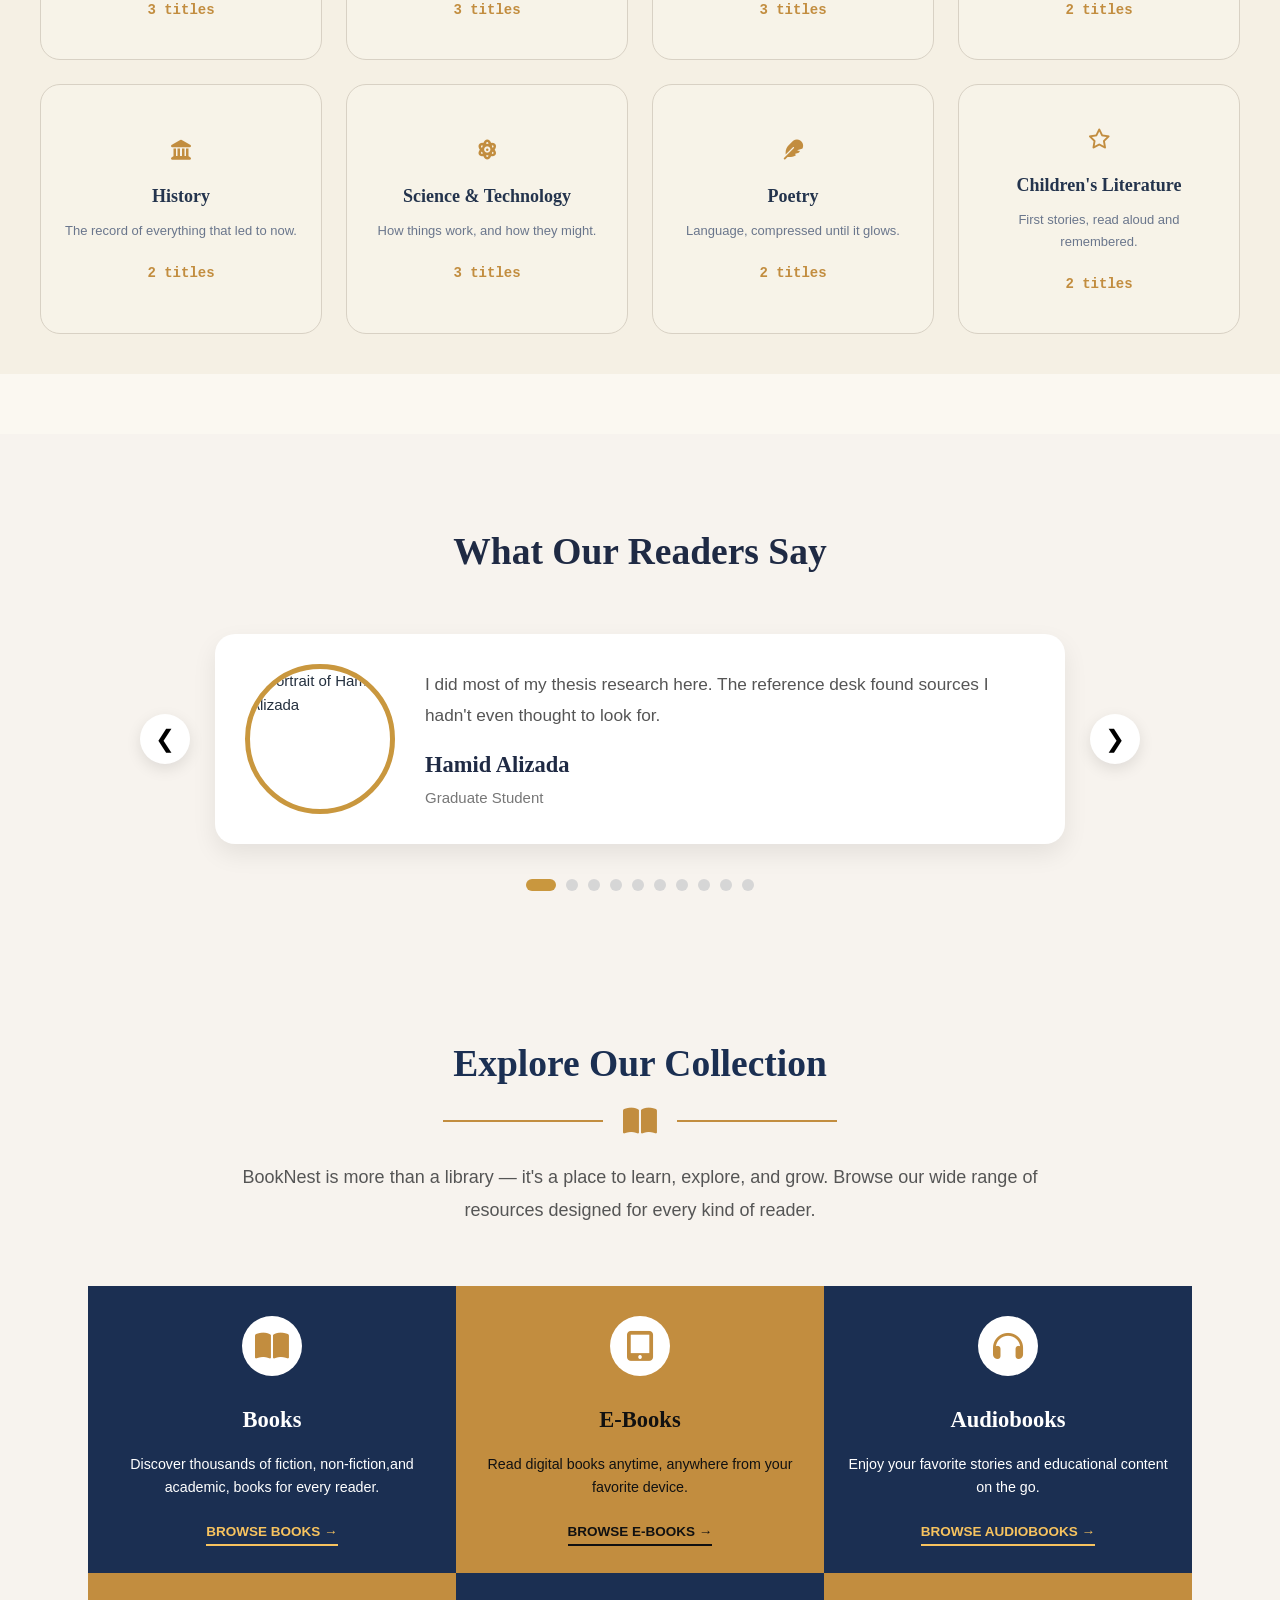
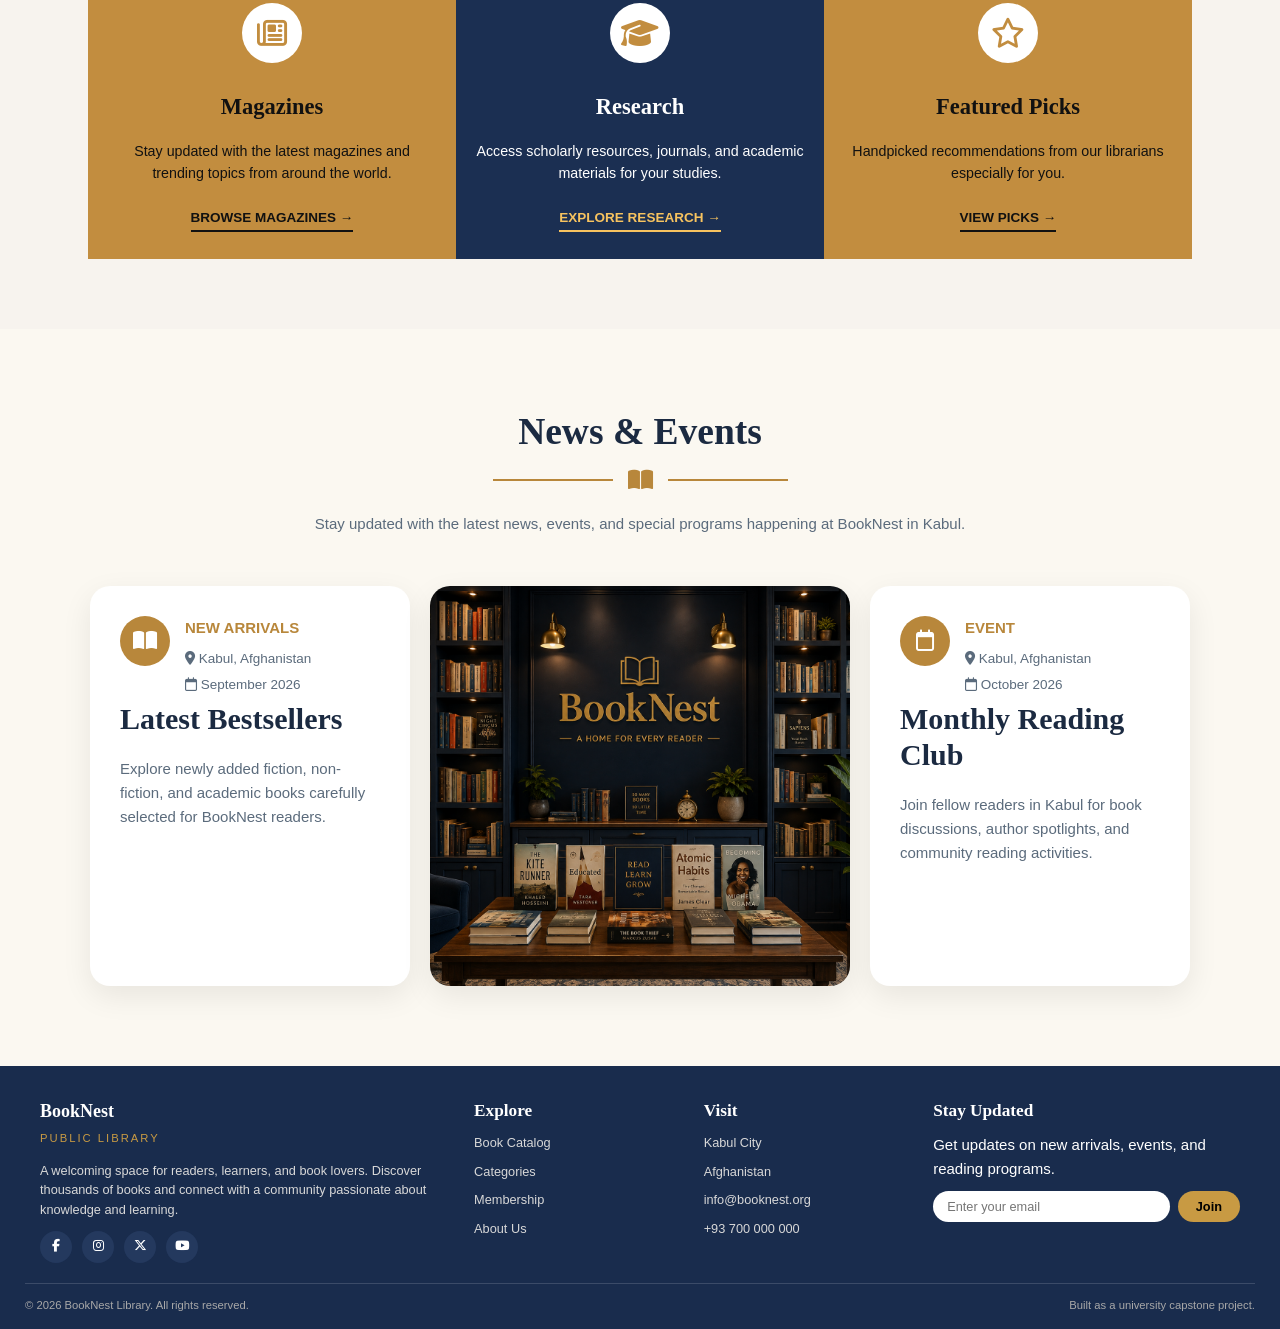
==== commit b22a7839: "some changes" ====
--- a/index.html
+++ b/index.html
@@ -12,32 +12,36 @@
 
 <a class="skip-link" href="#main-content">Skip to main content</a>
     <header class="navbar" id="siteNavbar">
-        <button type="button" class="nav-toggle" id="navToggle" aria-label="Toggle navigation menu" aria-expanded="false" aria-controls="navLeft navRight">
-            <span></span><span></span><span></span>
-        </button>
-
-        <ul class="nav-left" id="navLeft">
-            <li><a href="index.html" aria-current="page"><i class="fas fa-house"></i> Home</a></li>
-            <li><a href="books.html"><i class="fas fa-book"></i> Books</a></li>
-            <li><a href="categories.html"><i class="fas fa-layer-group"></i> Categories</a></li>
-        </ul>
-
-        <div class="logo">
-            <img src="images/logo.png" alt="BookNest Logo" loading="lazy">
-            <div>
-                <h1>BookNest</h1>
-
-            </div>
-        </div>
-
-        <ul class="nav-right" id="navRight">
-            <li><a href="membership.html"><i class="fas fa-id-card"></i> Membership</a></li>
-            <li><a href="about.html"><i class="fas fa-circle-info"></i> About</a></li>
-            <li><a href="contact.html"><i class="fas fa-envelope"></i> Contact</a></li>
-            <li><button type="button" id="darkModeToggle" class="theme-toggle" aria-label="Toggle dark mode"><i class="fa-solid fa-moon"></i></button></li>
-        </ul>
-
-    </header>
+    <button type="button" class="nav-toggle" id="navToggle" aria-label="Toggle navigation menu" aria-expanded="false" aria-controls="navLeft navRight">
+        <span></span><span></span><span></span>
+    </button>
+      
+    <ul class="nav-left" id="navLeft">
+        <li><a href="index.html" aria-current="page"><i class="fas fa-house"></i> Home</a></li>
+        <li><a href="books.html"><i class="fas fa-book"></i> Books</a></li>
+        <li><a href="categories.html"><i class="fas fa-layer-group"></i> Categories</a></li>
+    </ul>
+
+    <div class="logo">
+        <img src="images/logo.png" alt="BookNest Logo" loading="lazy">
+        <div>
+            <h1>BookNest</h1>
+        </div>
+    </div>
+
+    <ul class="nav-right" id="navRight">
+        <li><a href="membership.html"><i class="fas fa-id-card"></i> Membership</a></li>
+        <li><a href="about.html"><i class="fas fa-circle-info"></i> About</a></li>
+        <li><a href="contact.html"><i class="fas fa-envelope"></i> Contact</a></li>
+        <li><button type="button" id="darkModeToggle" class="theme-toggle" aria-label="Toggle dark mode"><i class="fa-solid fa-moon"></i></button></li>
+        <!-- Login Button placed with proper list spacing on the right -->
+        <!-- <li>
+            <button type="button" class="nav-login-btn" id="openAuthModal" title="Account Login" aria-label="Account login">
+                <i class="fa-solid fa-user"></i>
+            </button>
+        </li> -->
+    </ul>
+</header>
 <main id="main-content">
 
     
@@ -557,6 +561,56 @@
     <span>✓</span>
     <span id="toastMessage">Added to favorites</span>
 </div>
+
+
+
+<!-- login model -->
+ <!-- <div class="auth-modal-overlay" id="authModalOverlay">
+    <div class="auth-card">
+        <button class="modal-close-btn" id="closeAuthModal">&times;</button>
+        
+        <div class="auth-header">
+            <div class="auth-brand-logo">
+                <i class="fa-solid fa-book-open"></i>
+            </div>
+            <h2>BookNest</h2>
+            <span class="auth-subtitle">PUBLIC LIBRARY</span>
+        </div>
+
+        <form class="auth-form" id="professionalLoginForm">
+            <div class="input-group">
+                <label for="userEmail"><i class="fa-regular fa-envelope"></i> Email Address</label>
+                <input type="email" id="userEmail" placeholder="reader@booknest.org" required>
+            </div>
+
+            <div class="input-group">
+                <label for="userPassword"><i class="fa-solid fa-lock"></i> Password</label>
+                <div class="password-wrapper">
+                    <input type="password" id="userPassword" placeholder="••••••••" required>
+                    <i class="fa-regular fa-eye toggle-password" id="togglePassword"></i>
+                </div>
+            </div>
+
+            <div class="auth-options">
+                <label class="remember-me">
+                    <input type="checkbox"> Remember me
+                </label>
+                <a href="#" class="forgot-link">Forgot Password?</a>
+            </div>
+
+            <button type="submit" class="auth-submit-btn">
+                <span>Sign In</span>
+                <i class="fa-solid fa-arrow-right"></i>
+            </button>
+        </form> -->
+
+        <!-- <div class="auth-footer">
+            <p>Don't have a library membership? <a href="#">Apply Here</a></p>
+        </div>
+    </div>
+</div> -->
+
+
 <script src="script.js"></script>
 </body>
 </html>
--- a/style.css
+++ b/style.css
@@ -92,6 +92,30 @@
   color: var(--brass-500);
 }
 
+/* Circular Login Button aligned in nav-right list */
+.nav-right li .nav-login-btn {
+    width: 38px;
+    height: 38px;
+    border-radius: 50%;
+    background: rgba(255, 255, 255, 0.1);
+    border: 1px solid rgba(255, 255, 255, 0.2);
+    display: inline-flex;
+    align-items: center;
+    justify-content: center;
+    color: #ffffff;
+    cursor: pointer;
+    font-size: 0.95rem;
+    transition: all 0.3s ease;
+    margin-left: 5px; /* Adjust spacing between dark mode & login button */
+}
+
+.nav-right li .nav-login-btn:hover {
+    background: #c89a43;
+    color: #192c4d;
+    border-color: #c89a43;
+    transform: translateY(-2px);
+}
+
 .logo {
   display: flex;
   align-items: center;
@@ -116,6 +140,222 @@
   color: var(--brass-500);
   letter-spacing: 4px;
   font-size: 0.8rem;
+}
+
+/* Circular Login Button (Matches Dark Mode Toggle Design) */
+.nav-login-btn {
+    width: 35px;
+    height: 35px;
+    border-radius: 50%;
+    background: rgba(255, 255, 255, 0.1);
+    border: 1px solid rgba(255, 255, 255, 0.2);
+    display: inline-flex;
+    align-items: center;
+    justify-content: center;
+    color: #ffffff;
+    cursor: pointer;
+    font-size: 0.95rem;
+    transition: all 0.3s ease;
+}
+
+.nav-login-btn:hover {
+    background: #c89a43;
+    color: #192c4d;
+    border-color: #c89a43;
+    transform: translateY(-2px);
+}
+
+/* Glassmorphic Professional Login Modal Overlay */
+.auth-modal-overlay {
+    position: fixed;
+    top: 0;
+    left: 0;
+    width: 100vw;
+    height: 100vh;
+    background: rgba(15, 23, 42, 0.75);
+    backdrop-filter: blur(8px);
+    display: flex;
+    align-items: center;
+    justify-content: center;
+    z-index: 10000;
+    opacity: 0;
+    visibility: hidden;
+    transition: all 0.3s ease;
+}
+
+.auth-modal-overlay.active {
+    opacity: 1;
+    visibility: visible;
+}
+
+.auth-card {
+    background: rgba(25, 44, 77, 0.95);
+    border: 1px solid rgba(255, 255, 255, 0.15);
+    box-shadow: 0 20px 50px rgba(0, 0, 0, 0.5);
+    border-radius: 16px;
+    width: 90%;
+    max-width: 400px;
+    padding: 32px 28px;
+    position: relative;
+    transform: translateY(20px);
+    transition: transform 0.3s ease;
+}
+
+.auth-modal-overlay.active .auth-card {
+    transform: translateY(0);
+}
+
+.modal-close-btn {
+    position: absolute;
+    top: 16px;
+    right: 20px;
+    background: transparent;
+    border: none;
+    color: #a8a8a8;
+    font-size: 1.5rem;
+    cursor: pointer;
+    transition: color 0.2s;
+}
+
+.modal-close-btn:hover {
+    color: #c89a43;
+}
+
+.auth-header {
+    text-align: center;
+    margin-bottom: 24px;
+}
+
+.auth-brand-logo {
+    width: 40px;
+    height: 40px;
+    background: rgba(200, 154, 67, 0.15);
+    border: 1px solid #c89a43;
+    border-radius: 50%;
+    display: flex;
+    align-items: center;
+    justify-content: center;
+    margin: 0 auto 10px;
+    color: #c89a43;
+    font-size: 1.2rem;
+}
+
+.auth-header h2 {
+    color: #ffffff;
+    margin: 0;
+    font-size: 1.5rem;
+    letter-spacing: 0.5px;
+}
+
+.auth-subtitle {
+    color: #c89a43;
+    font-size: 0.68rem;
+    letter-spacing: 2px;
+}
+
+.input-group {
+    margin-bottom: 18px;
+}
+
+.input-group label {
+    display: flex;
+    align-items: center;
+    gap: 8px;
+    font-size: 0.82rem;
+    color: #d8d8d8;
+    margin-bottom: 8px;
+}
+
+.password-wrapper {
+    position: relative;
+}
+
+.input-group input {
+    width: 100%;
+    padding: 12px 14px;
+    background: rgba(255, 255, 255, 0.05);
+    border: 1px solid rgba(255, 255, 255, 0.15);
+    border-radius: 8px;
+    color: #ffffff;
+    font-size: 0.88rem;
+    box-sizing: border-box;
+    outline: none;
+    transition: border 0.2s;
+}
+
+.input-group input:focus {
+    border-color: #c89a43;
+}
+
+.toggle-password {
+    position: absolute;
+    right: 14px;
+    top: 50%;
+    transform: translateY(-50%);
+    color: #a8a8a8;
+    cursor: pointer;
+    font-size: 0.85rem;
+}
+
+.auth-options {
+    display: flex;
+    justify-content: space-between;
+    align-items: center;
+    font-size: 0.78rem;
+    color: #a8a8a8;
+    margin-bottom: 22px;
+}
+
+.remember-me {
+    display: flex;
+    align-items: center;
+    gap: 6px;
+    cursor: pointer;
+}
+
+.forgot-link {
+    color: #c89a43;
+    text-decoration: none;
+}
+
+.forgot-link:hover {
+    text-decoration: underline;
+}
+
+.auth-submit-btn {
+    width: 100%;
+    padding: 12px;
+    background: #c89a43;
+    color: #192c4d;
+    border: none;
+    border-radius: 8px;
+    font-weight: 600;
+    font-size: 0.9rem;
+    display: flex;
+    align-items: center;
+    justify-content: center;
+    gap: 10px;
+    cursor: pointer;
+    transition: background 0.2s ease;
+}
+
+.auth-submit-btn:hover {
+    background: #d4af37;
+}
+
+.auth-footer {
+    text-align: center;
+    margin-top: 20px;
+    padding-top: 16px;
+    border-top: 1px solid rgba(255, 255, 255, 0.1);
+    font-size: 0.8rem;
+    color: #a8a8a8;
+}
+
+.auth-footer a {
+    color: #c89a43;
+    text-decoration: none;
+    font-weight: 500;
 }
 /* main================================================= */
 .hero {
@@ -573,8 +813,9 @@
     font-size:24px;
 }
 .categories-section{
-    padding:60px;
+    padding:40px;
     background:#f5f0e4;
+    margin-bottom: 60px;
 }
 
 .section-title{
@@ -582,6 +823,7 @@
     font-family:Georgia, serif;
     color:#1f2f4a;
     margin-bottom:40px;
+    
 }
 
 .categories-grid{
@@ -596,7 +838,7 @@
     border-radius:20px;
 
     height:250px;
-    padding:30px 25px;
+    padding:25px 20px;
 
     display:flex;
     flex-direction:column;
@@ -615,7 +857,7 @@
 }
 
 .category-icon{
-    font-size:25px;
+    font-size:20px;
     color:#c28d3f;
     margin-bottom:20px;
     transition:.35s;
@@ -626,21 +868,21 @@
 }
 
 .category-card h3{
-    font-size:22px;
+    font-size:18px;
     color:#24344d;
     margin-bottom:12px;
     font-family:Georgia, serif;
 }
 
 .category-card p{
-    font-size:14px;
+    font-size:13px;
     color:#6a768c;
     line-height:1.7;
     margin-bottom:20px;
 }
 
 .category-count{
-    font-size:15px;
+    font-size:14px;
     font-weight:700;
     color:#c28d3f;
     font-family:monospace;
@@ -1331,9 +1573,10 @@
 
 .catalog-hero{
     height:220px;
-    padding: 40px 60px;
+    padding: 30px 50px;
     display:flex;
     align-items:center;
+    margin-bottom: 60px;
 
     background:
 linear-gradient(
@@ -1365,14 +1608,14 @@
 }
 
 .hero-content h1{
-    font-size:50px;
+    font-size:2.5rem;
     color:#14284a;
     margin:15px 0;
     line-height: 1.1;
 }
 
 .hero-text{
-    font-size:16px;
+    font-size:12px;
     color:#5e7087;
 }
 
@@ -1390,7 +1633,7 @@
     background:white;
     border:1px solid #d8d8d8;
     border-radius:50px;
-    padding:18px 25px;
+    padding:10px 15px;
     display:flex;
     align-items:center;
     gap:15px;
@@ -1400,36 +1643,37 @@
     border:none;
     outline:none;
     width:100%;
-    font-size:16px;
+    font-size:14px;
+    
 }
 
 .catalog-controls select{
     width:220px;
     border:1px solid #d8d8d8;
     border-radius:50px;
-    padding:18px;
-    font-size:16px;
+    padding:12px;
+    font-size:14px;
 }
 
 .favorite-btn{
     border:none;
     border-radius:50px;
     background:white;
-    padding:18px 25px;
-    font-size:16px;
+    padding:14px 20px;
+    font-size:12px;
     cursor:pointer;
 }
 
 .book-count{
     padding:0 70px;
     color:#667;
-    font-size:20px;
+    font-size:16px;
 }
 
 /* BOOKS */
 
 .books-grid{
-    padding:20px 70px 80px;
+    padding:15px 60px 70px;
     display:grid;
     grid-template-columns:repeat(4,1fr);
     gap:30px;
@@ -1449,7 +1693,7 @@
 
 .book-cover{
     height:210px;
-    margin:15px;
+    margin:12px;
     border-radius:15px;
     padding:20px;
     position:relative;
@@ -1476,7 +1720,7 @@
     bottom:20px;
     left:20px;
     color:white;
-    font-size:20px;
+    font-size:16px;
     width:70%;
 }
 
@@ -1501,30 +1745,30 @@
 }
 
 .book-info{
-    padding:20px 20px 20px;
+    padding:10px 15px 15px;
 }
 
 .category{
     color:#c4953f;
-    font-size:12px;
-    letter-spacing:2px;
-    margin-bottom:10px;
+    font-size:8px;
+    letter-spacing:0.5px;
+    margin-bottom:6px;
 }
 
 .book-info h4{
     color:#14284a;
-    font-size:20px;
-    margin-bottom:8px;
+    font-size:16px;
+    margin-bottom:5px;
 }
 
 .author{
     color:#65758a;
-    margin-bottom:15px;
+    margin-bottom:10px;
 }
 
 .rating{
     color:#65758a;
-    margin-bottom:20px;
+    margin-bottom:15px;
 }
 
 .rating i{
@@ -1542,30 +1786,44 @@
     border:none;
     background:#c4953f;
     color:white;
-    padding:14px;
+    padding:10px;
     border-radius:40px;
-    font-size:15px;
+    font-size:12px;
     cursor:pointer;
 }
 
 .wishlist-btn{
-    width:50px;
-    height:50px;
+    width:40px;
+    height:40px;
     border-radius:50%;
     border:1px solid #ddd;
     background:white;
     margin-left:10px;
     cursor:pointer;
+    font-size:25px;
+
+}
+.book-image {
+    width: 100%;
+    height: 300px; /* choose a fixed height */
+    overflow: hidden;
+}
+
+.book-image img {
+    width: 100%;
+    height: 100%;
+    object-fit: cover;
+    display: block;
 }
 *{
     box-sizing: border-box;
 }
 
 .books-grid{
-    padding:20px 70px 80px;
+    padding:20px 40px 80px;
     display:grid;
     grid-template-columns:repeat(4, minmax(0, 1fr));
-    gap:30px;
+    gap:20px;
     width:100%;
 }
 
@@ -1576,8 +1834,8 @@
 
 .book-cover{
     height:210px;
-    margin:15px;
-    border-radius:15px;
+    margin:0px;
+    border-radius:0px;
     padding:0;
     position:relative;   /* stays — this is the positioning context for h3 + status */
     overflow:hidden;
@@ -1609,12 +1867,12 @@
 
 .book-cover h3,
 .book-cover .status{
-    z-index:2; /* just layering — position:absolute already comes from your original rules */
+    z-index:2; 
 }
 
 /* membership===================== *//* ===== Membership / Pricing ===== */
 .membership-section{
-    padding:70px 60px;
+    padding:50px 40px;
     background: var(--parchment-50);
 }
 
@@ -1629,7 +1887,7 @@
     background: var(--parchment-100);
     border:1px solid #e6dfd3;
     border-radius:20px;
-    padding:35px 25px 25px;
+    padding:30px 20px 20px;
     text-align:center;
     position:relative;
     display:flex;               /* new */
@@ -1649,48 +1907,48 @@
     transform:translateX(-50%);
     background: var(--brass-500);
     color: var(--ink-900);
-    font-size:12px;
+    font-size:10px;
     font-weight:700;
     letter-spacing:2px;
-    padding:8px 20px;
+    padding:5px 10px;
     border-radius:30px;
     white-space:nowrap;
 }
 
 .plan-name{
     font-family: var(--font-display);
-    font-size:28px;
+    font-size:20px;
     color: var(--ink-900);
-    margin:0 0 24px;
-    font-weight:700;
+    margin:0 0 20px;
+    font-weight:600;
 }
 
 .plan-price{
-    margin-bottom:16px;
+    margin-bottom:10px;
 }
 
 .plan-price .amount{
     font-family: var(--font-display);
-    font-size:48px;
-    font-weight:700;
+    font-size:35px;
+    font-weight:600;
     color: var(--brass-500);
 }
 
 .plan-price .period{
-    font-size:16px;
+    font-size:14px;
     color: var(--text-muted);
 }
 
 .plan-tagline{
     color: var(--text-muted);
-    font-size:15px;
-    margin:0 0 32px;
+    font-size:13px;
+    margin:0 0 25px;
 }
 
 .plan-features{
     list-style:none;
     padding:0;
-    margin:0 0 40px;
+    margin:0 0 20px;
     text-align:left;
     flex:1;                     /* new — pushes button to bottom, keeps all buttons level */
 }
@@ -1699,26 +1957,26 @@
     display:flex;
     align-items:center;
     gap:14px;
-    padding:8px 0;               /* was 12px — tighter spacing */
-    font-size:16px;
-    line-height:1.3;             /* new — overrides the inherited 1.6 from body */
+    padding:5px 0;               /* was 12px — tighter spacing */
+    font-size:14px;
+    line-height:1;             /* new — overrides the inherited 1.6 from body */
     color: var(--text-ink);
 }
 .plan-features i{
     color:#3d8b5f;
-    font-size:16px;
+    font-size:14px;
     flex-shrink:0;
 }
 
 .plan-btn{
     display:block;
     width:100%;
-    padding:16px;
+    padding:12px;
     border-radius:40px;
     border:2px solid var(--brass-500);
     background:transparent;
     color: var(--ink-900);
-    font-size:16px;
+    font-size:14px;
     font-weight:700;
     cursor:pointer;
     transition:.3s;
@@ -1750,7 +2008,7 @@
 /* regestration===================== */
 /* ===== Registration Card ===== */
 .registration-section{
-    padding:0 60px 80px;
+    padding:0 40px 60px;
     background: var(--parchment-50);
 }
 
@@ -1758,22 +2016,22 @@
     background: var(--parchment-100);
     border:1px solid #e6dfd3;
     border-radius:20px;
-    padding:50px 60px;
-    max-width:1200px;
+    padding:30px 50px;
+    max-width:1000px;
     margin:0 auto;
 }
 
 .registration-title{
     font-family: var(--font-display);
-    font-size:34px;
+    font-size:25px;
     color: var(--ink-900);
     margin:0 0 10px;
 }
 
 .selected-plan-line{
     color: var(--text-muted);
-    font-size:16px;
-    margin-bottom:40px;
+    font-size:14px;
+    margin-bottom:20px;
 }
 
 .selected-plan-value{
@@ -1785,7 +2043,7 @@
     display:grid;
     grid-template-columns:repeat(2, minmax(0, 1fr));
     gap:40px;
-    margin-bottom:32px;
+    margin-bottom:25px;
 }
 
 .form-group label{
@@ -1793,7 +2051,7 @@
     font-weight:700;
     color: var(--ink-900);
     margin-bottom:10px;
-    font-size:15px;
+    font-size:12px;
 }
 
 .form-group input,
@@ -1801,8 +2059,8 @@
     width:100%;
     border:1px solid #d8d1c4;
     border-radius:10px;
-    padding:16px;
-    font-size:15px;
+    padding:12px;
+    font-size:14px;
     font-family:inherit;
     background:#fff;
     color: var(--text-ink);
@@ -1815,7 +2073,7 @@
 }
 
 .form-group.full-width{
-    margin-bottom:28px;
+    margin-bottom:20px;
 }
 
 .form-group textarea{
@@ -1826,26 +2084,26 @@
     display:flex;
     align-items:center;
     gap:12px;
-    font-size:15px;
+    font-size:14px;
     color: var(--text-ink);
-    margin-bottom:32px;
+    margin-bottom:25px;
     cursor:pointer;
 }
 
 .checkbox-line input{
-    width:18px;
-    height:18px;
+    width:15px;
+    height:15px;
     cursor:pointer;
 }
 
 .submit-btn{
-    padding:16px 40px;
+    padding:12px 30px;
     border:none;
     border-radius:40px;
     background: var(--brass-500);
     color: var(--ink-900);
-    font-size:16px;
-    font-weight:700;
+    font-size:14px;
+    font-weight:600;
     cursor:pointer;
     transition:.3s;
 }
@@ -1879,13 +2137,13 @@
 
 .about-title{
     font-family: var(--font-display);
-    font-size:44px;
+    font-size:2.5rem;
     color: var(--ink-900);
     margin:0 0 24px;
 }
 
 .about-text{
-    font-size:17px;
+    font-size:16px;
     color: var(--text-muted);
     line-height:1.8;
     margin-bottom:20px;
@@ -1895,25 +2153,25 @@
     display:grid;
     grid-template-columns:repeat(3, minmax(0, 1fr));
     gap:24px;
-    margin-top:40px;
+    margin-top:35px;
 }
 
 .about-feature-card{
     background: var(--parchment-100);
     border:1px solid #e6dfd3;
     border-radius:16px;
-    padding:28px 24px;
+    padding:24px 20px;
 }
 
 .about-feature-card h3{
     font-family: var(--font-display);
-    font-size:20px;
+    font-size:18px;
     color: var(--ink-900);
     margin:0 0 12px;
 }
 
 .about-feature-card p{
-    font-size:15px;
+    font-size:14px;
     color: var(--text-muted);
     line-height:1.6;
     margin:0;
@@ -1929,22 +2187,22 @@
     background: var(--parchment-100);
     border:1px solid #e6dfd3;
     border-radius:16px;
-    padding:32px;
+    padding:25px;
 }
 
 .sidebar-title{
     font-family: var(--font-display);
-    font-size:22px;
+    font-size:18px;
     color: var(--ink-900);
-    margin:0 0 24px;
+    margin:0 0 20px;
 }
 
 .hours-row{
     display:flex;
     justify-content:space-between;
-    padding:14px 0;
+    padding:12px 0;
     border-bottom:1px dashed #d8d1c4;
-    font-size:15px;
+    font-size:14px;
     color: var(--text-ink);
     font-family: var(--font-mono, monospace);
 }
@@ -1957,19 +2215,19 @@
     display:flex;
     align-items:center;
     gap:16px;
-    padding:14px 0;
+    padding:12px 0;
 }
 
 .librarian-avatar{
-    width:48px;
-    height:48px;
+    width:35px;
+    height:35px;
     border-radius:50%;
     display:flex;
     align-items:center;
     justify-content:center;
     color:#fff;
-    font-weight:700;
-    font-size:14px;
+    font-weight:600;
+    font-size:12px;
     flex-shrink:0;
 }
 
@@ -1977,17 +2235,17 @@
     font-weight:700;
     color: var(--ink-900);
     margin:0 0 4px;
-    font-size:16px;
+    font-size:14px;
 }
 
 .librarian-role{
-    font-size:14px;
+    font-size:12px;
     color: var(--text-muted);
     margin:0;
 }
 
 .address-text{
-    font-size:15px;
+    font-size:14px;
     color: var(--text-ink);
     line-height:1.8;
     margin:0;
@@ -2003,15 +2261,15 @@
 }
 /* contact us================= */
 .contact-section{
-    padding:60px;
+    padding:40px;
     background: var(--parchment-50);
 }
 
 .contact-grid{
     display:grid;
     grid-template-columns:2fr 1fr;
-    gap:40px;
-    max-width:1400px;
+    gap:30px;
+    max-width:1200px;
     margin:0 auto;
     align-items:start;
 }
@@ -2020,11 +2278,11 @@
     display:grid;
     grid-template-columns:repeat(2, minmax(0, 1fr));
     gap:40px;
-    margin-bottom:32px;
+    margin-bottom:25px;
 }
 
 .contact-form .form-group{
-    margin-bottom:32px;
+    margin-bottom:25px;
 }
 
 .contact-form .form-group label{
@@ -2032,7 +2290,7 @@
     font-weight:700;
     color: var(--ink-900);
     margin-bottom:10px;
-    font-size:15px;
+    font-size:14px;
 }
 
 .contact-form input,
@@ -2040,8 +2298,8 @@
     width:100%;
     border:1px solid #d8d1c4;
     border-radius:10px;
-    padding:16px;
-    font-size:15px;
+    padding:14px;
+    font-size:14px;
     font-family:inherit;
     background:#fff;
     color: var(--text-ink);
@@ -2058,12 +2316,12 @@
 }
 
 .submit-btn{
-    padding:16px 40px;
+    padding:14px 30px;
     border:none;
     border-radius:40px;
     background: var(--brass-500);
     color: var(--ink-900);
-    font-size:16px;
+    font-size:14px;
     font-weight:700;
     cursor:pointer;
     transition:.3s;
@@ -2075,9 +2333,9 @@
 }
 
 .map-placeholder{
-    margin-top:40px;
+    margin-top:30px;
     border-radius:16px;
-    padding:60px 30px;
+    padding:50px 20px;
     text-align:center;
     background:repeating-linear-gradient(
         45deg,
@@ -2089,8 +2347,8 @@
 }
 
 .map-pin{
-    width:44px;
-    height:44px;
+    width:40px;
+    height:40px;
     border-radius:50%;
     background: var(--burgundy-600);
     color:#fff;
@@ -2098,13 +2356,13 @@
     align-items:center;
     justify-content:center;
     margin:0 auto 16px;
-    font-size:18px;
+    font-size:16px;
 }
 
 .map-address{
-    font-size:17px;
+    font-size:16px;
     color: var(--ink-900);
-    font-weight:700;
+    font-weight:600;
     margin:0 0 10px;
 }
 
@@ -2120,14 +2378,14 @@
     background: var(--parchment-100);
     border:1px solid #e6dfd3;
     border-radius:20px;
-    padding:40px;
+    padding:30px;
 }
 
 .faq-title{
     font-family: var(--font-display);
-    font-size:32px;
+    font-size:2rem;
     color: var(--ink-900);
-    margin:0 0 30px;
+    margin:0 0 25px;
 }
 
 .faq-item{
@@ -2145,9 +2403,9 @@
     display:flex;
     justify-content:space-between;
     align-items:center;
-    padding:20px 0;
-    font-size:16px;
-    font-weight:700;
+    padding:15px 0;
+    font-size:14px;
+    font-weight:600;
     color: var(--ink-900);
     cursor:pointer;
     text-align:left;
@@ -2156,10 +2414,10 @@
 
 .faq-icon{
     color: var(--brass-500);
-    font-size:14px;
+    font-size:12px;
     transition:transform .3s;
     flex-shrink:0;
-    margin-left:16px;
+    margin-left:14px;
 }
 
 .faq-item.open .faq-icon{
@@ -2174,7 +2432,7 @@
 
 .faq-answer p{
     color: var(--text-muted);
-    font-size:15px;
+    font-size:14px;
     line-height:1.7;
     padding:0 0 20px;
     margin:0;
@@ -2317,16 +2575,17 @@
 /* Back to top — fixed, hidden until scrolled */
 .back-to-top{
     position:fixed !important;
-    right:24px;
-    bottom:24px;
-    width:52px;
-    height:52px;
+    right:20px;
+    bottom:20px;
+    width:40px;
+    height:40px;
     opacity:0;
     visibility:hidden;
     transform:translateY(12px);
     transition:opacity .25s ease, transform .25s ease, visibility .25s;
     box-shadow:0 6px 16px rgba(0,0,0,.25);
     z-index:500;
+    font-size: 14px;
 }
 .back-to-top.visible{
     opacity:1;
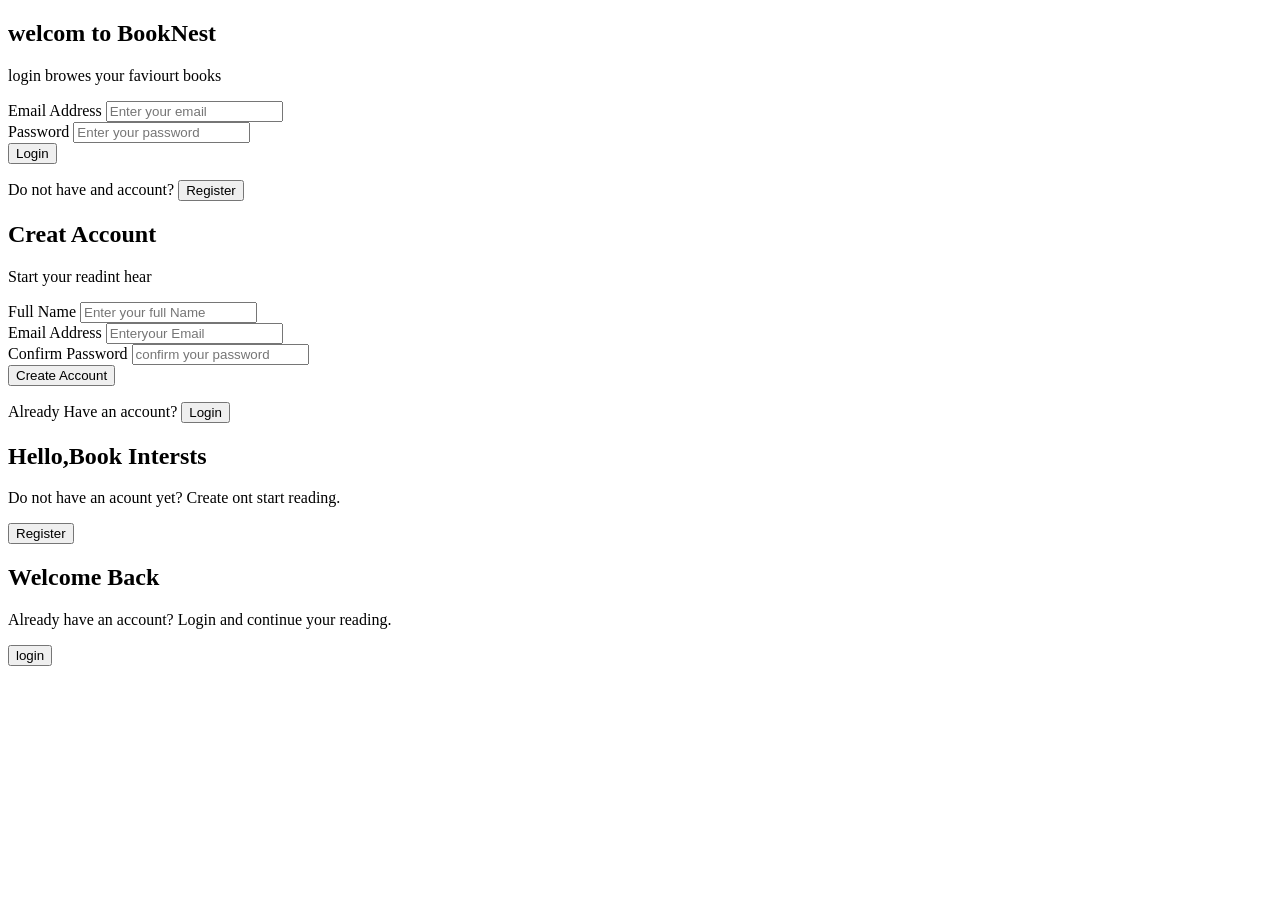
==== commit 15cfb929: "HTML and css changed" ====
--- a/index.html
+++ b/index.html
@@ -3,614 +3,88 @@
 <head>
     <meta charset="UTF-8">
     <meta name="viewport" content="width=device-width, initial-scale=1.0">
-    <title>BookNest — Home</title>
+    <title>login annd Register</title>
     <link rel="stylesheet" href="style.css">
-      <link rel="stylesheet" href="https://cdnjs.cloudflare.com/ajax/libs/font-awesome/6.7.2/css/all.min.css">
-      <link rel="stylesheet"
-href="https://cdnjs.cloudflare.com/ajax/libs/font-awesome/6.7.2/css/all.min.css"></head>
+    <link rel="preconnect" href="https://fonts.googleapis.com">
+    <link rel="preconnect" href="https://fonts.gstatic.com" crossorigin>
+
+    <link
+        href="https://fonts.googleapis.com/css2?family=Fraunces:wght@500;600;700&family=Sora:wght@400;500;600&display=swap"
+        rel="stylesheet">
+</head>
 <body>
+    <main class="auto-container">
+        <section class="auto-box">
+            <div class="forms-container">
+                <!-- login form -->
+                 <div class="form login-form">
+                    <div class = "form-content">
+                        <span class="form-icon"></span>
+                        <h1>welcom to BookNest</h1>
+                        <p class="form-subtitle">login browes your faviourt books</p>
 
-<a class="skip-link" href="#main-content">Skip to main content</a>
-    <header class="navbar" id="siteNavbar">
-    <button type="button" class="nav-toggle" id="navToggle" aria-label="Toggle navigation menu" aria-expanded="false" aria-controls="navLeft navRight">
-        <span></span><span></span><span></span>
-    </button>
-      
-    <ul class="nav-left" id="navLeft">
-        <li><a href="index.html" aria-current="page"><i class="fas fa-house"></i> Home</a></li>
-        <li><a href="books.html"><i class="fas fa-book"></i> Books</a></li>
-        <li><a href="categories.html"><i class="fas fa-layer-group"></i> Categories</a></li>
-    </ul>
+                        <!-- form -->
+                         <form id="loginform">
+                            <div class="input-group">
+                                <label>Email Address</label>
+                                <input type="email" id="loginEmail"placeholder = "Enter your email" required>
+                            </div>
+                            <div class="input-group">
+                                <label>Password</label>
+                                <input type="password" id="loginPassword" placeholder="Enter your password" required>
+                            </div>
+                            <button type="submit" class="main-btn">Login</button>
+                            <p id="loginMeddage" class="message"></p>
+                         </form>
+                        <p class="mobile-switch">Do not have and account? <button id="showRegister">Register</button></p>
+                    </div>
+                 </div>
+                 <!-- regester -->
+                  <div class="form register-fprm">
+                    <div class="form-content">
+                        <span class="form-icon" ></span>
+                        <h1>Creat Account</h1>
+                        <p class="form-subtitle">Start your readint hear</p>
+                        <form id="registerForm">
+                            <div class="input-group">
+                                <label>Full Name</label>
+                                <input type="text" id="registerName" placeholder="Enter your full Name" required>
+                            </div>
+                            <div class="input-group">
+                                <label>Email Address</label>
+                                <input type="email" id="registerEmail" placeholder="Enteryour Email" required>
+                            </div>
+                            <div class="input-group">
+                                <label>Confirm Password</label>
+                                <input type="password" id="confirmPassword" placeholder="confirm your password" required>
+                            </div>
+                            <button type="submit" class="main-btn">Create Account</button>
+                            <p id="registerMessage" class="message"></p>
+                        </form>
 
-    <div class="logo">
-        <img src="images/logo.png" alt="BookNest Logo" loading="lazy">
-        <div>
-            <h1>BookNest</h1>
-        </div>
-    </div>
-
-    <ul class="nav-right" id="navRight">
-        <li><a href="membership.html"><i class="fas fa-id-card"></i> Membership</a></li>
-        <li><a href="about.html"><i class="fas fa-circle-info"></i> About</a></li>
-        <li><a href="contact.html"><i class="fas fa-envelope"></i> Contact</a></li>
-        <li><button type="button" id="darkModeToggle" class="theme-toggle" aria-label="Toggle dark mode"><i class="fa-solid fa-moon"></i></button></li>
-        <!-- Login Button placed with proper list spacing on the right -->
-        <!-- <li>
-            <button type="button" class="nav-login-btn" id="openAuthModal" title="Account Login" aria-label="Account login">
-                <i class="fa-solid fa-user"></i>
-            </button>
-        </li> -->
-    </ul>
-</header>
-<main id="main-content">
-
-    
-
-  <section class="hero">
-    <div class="container hero-inner">
-      
-      <h1 class="hero-title">A quiet place for <span>loud ideas.</span></h1>
-      <p class="hero-lede">
-        Browse thousands of titles, reserve your next read, and join a
-        community of lifelong learners at The Athenaeum.
-      </p>
-      <div class="hero-actions">
-        <a href="books.html" class="btn btn-primary">Browse the Catalog</a>
-        <a href="membership.html" class="btn btn-outline">Become a Member</a>
-      </div>
-    </div>
-  </section>
-</main>
-<section class="stats-band">
-    <div class="container stats-grid">
-
-        <div class="stat-item">
-            <span class="stat-number" data-count="2680">0</span>
-            <span class="stat-label">Books in Catalog</span>
-        </div>
-
-        <div class="stat-item">
-            <span class="stat-number" data-count="842">0</span>
-            <span class="stat-label">Active Members</span>
-        </div>
-
-        <div class="stat-item">
-            <span class="stat-number" data-count="150">0</span>
-            <span class="stat-label">Authors Featured</span>
-        </div>
-
-        <div class="stat-item">
-            <span class="stat-number" data-count="27">0</span>
-            <span class="stat-label">Years of Service</span>
-        </div>
-
-    </div>
-</section>
-
-<!-- book shelf ======================================-->
- 
-        <section class="virtual-bookshelf">
-
-    <h2>Explore Our Virtual Bookshelf</h2>
-
-    <p class="shelf-subtitle">
-        Browse some of our most loved books and discover your next great read.
-    </p>
-
-    <!-- Wrap buttons directly inside the shelf-image div -->
-    <div class="shelf-image">
-    <button class="shelf-btn prev-btn" id="prevBtn" aria-label="Previous Shelf">&#10094;</button>
-
-    <!-- Initial image -->
-    <img id="shelfImg" src="./images/shelf2.png" alt="Virtual Bookshelf">
-
-    <button class="shelf-btn next-btn" id="nextBtn" aria-label="Next Shelf">&#10095;</button>
-</div>
-
-</section>
-
-<div id="bookModal" class="book-modal">
-  <div class="book-modal-content">
-
-    <button id="closeBookModal" class="close-modal" aria-label="Close book details">×</button>
-
-    <div class="modal-left">
-      <img id="modalBookImage" src="" alt="">
-    </div>
-
-    <div class="modal-right">
-      <span class="modal-category">FEATURED BOOK</span>
-
-      <h2 id="modalBookTitle"></h2>
-
-      <p id="modalBookAuthor"></p>
-
-      <p class="modal-rating">
-        ★★★★★ <span id="modalBookRating"></span>
-      </p>
-
-      <p class="modal-status" id="modalBookStatus"></p>
-
-      <p id="modalBookDescription">
-        A fascinating book available in our library collection.
-      </p>
-
-      <div class="modal-buttons">
-        <button class="favorite-btn" id="modalFavoriteBtn" type="button" data-id="">
-          <i class="fa-regular fa-heart"></i> Add to Favorites
-        </button>
-
-        <button id="closeBookModalBtn" type="button">
-          Close
-        </button>
-      </div>
-    </div>
-
-  </div>
-</div>
-
-
-<section class="categories-section">
-    <h2 class="section-title">Popular Categories</h2>
-
-    <div class="categories-grid">
-
-        <div class="category-card">
-            <div class="category-icon">
-                <i class="fa-solid fa-book"></i>
+                        <p>Already Have an account? 
+                            <button id="showLogin">Login</button>
+                        </p>
+                    </div>
+                  </div>
             </div>
-            <h3>Fiction</h3>
-            <p>Novels and short stories that carry you elsewhere.</p>
-            <span class="category-count">3 titles</span>
-        </div>
-
-        <div class="category-card">
-            <div class="category-icon">
-                <i class="fa-solid fa-rocket"></i>
-            </div>
-            <h3>Science Fiction</h3>
-            <p>Future worlds, distant stars, strange machines.</p>
-            <span class="category-count">3 titles</span>
-        </div>
-
-        <div class="category-card">
-            <div class="category-icon">
-                <i class="fa-solid fa-magnifying-glass"></i>
-            </div>
-            <h3>Mystery & Thriller</h3>
-            <p>Clues, suspects, and one very patient detective.</p>
-            <span class="category-count">3 titles</span>
-        </div>
-
-        <div class="category-card">
-            <div class="category-icon">
-                <i class="fa-regular fa-user"></i>
-            </div>
-            <h3>Biography</h3>
-            <p>Lives worth reading, told in their own words.</p>
-            <span class="category-count">2 titles</span>
-        </div>
-
-        <div class="category-card">
-            <div class="category-icon">
-                <i class="fa-solid fa-landmark"></i>
-            </div>
-            <h3>History</h3>
-            <p>The record of everything that led to now.</p>
-            <span class="category-count">2 titles</span>
-        </div>
-
-        <div class="category-card">
-            <div class="category-icon">
-                <i class="fa-solid fa-atom"></i>
-            </div>
-            <h3>Science & Technology</h3>
-            <p>How things work, and how they might.</p>
-            <span class="category-count">3 titles</span>
-        </div>
-
-        <div class="category-card">
-            <div class="category-icon">
-                <i class="fa-solid fa-feather"></i>
-            </div>
-            <h3>Poetry</h3>
-            <p>Language, compressed until it glows.</p>
-            <span class="category-count">2 titles</span>
-        </div>
-
-        <div class="category-card">
-            <div class="category-icon">
-                <i class="fa-regular fa-star"></i>
-            </div>
-            <h3>Children's Literature</h3>
-            <p>First stories, read aloud and remembered.</p>
-            <span class="category-count">2 titles</span>
-        </div>
-
-    </div>
-</section>
-
-<!-- what traveler said========================================= -->
- <section class="readers-section">
-    <div class="container">
-
-        <div class="section-header">
-            
-            <h2>What Our Readers Say</h2>
-        </div>
-
-        <div class="reader-slider">
-
-            <button class="slider-btn" id="prev-btn">
-                &#10094;
-            </button>
-
-            <div class="reader-card">
-
-                <img id="reader-image"
-                    src="images/readers/reader1.jpg"
-                    alt="Reader">
-
-                <div class="reader-content">
-                    <p id="reader-text"></p>
-
-                    <h3 id="reader-name"></h3>
-
-                    <span id="reader-role"></span>
-                </div>
-
-            </div>
-
-            <button class="slider-btn" id="next-btn">
-                &#10095;
-            </button>
-
-        </div>
-
-        <div class="dots" id="dots"></div>
-
-    </div>
-</section>
-
-<!-- our colection -->
- <section class="collection-section">
-    <div class="container">
-
-        <div class="collection-header">
-            <h2>Explore Our Collection</h2>
-
-            <div class="divider">
-                <span></span>
-                <i class="fa-solid fa-book-open"></i>
-                <span></span>
-            </div>
-
-            <p>
-                BookNest is more than a library — it's a place to learn,
-                explore, and grow. Browse our wide range of resources
-                designed for every kind of reader.
-            </p>
-        </div>
-
-        <div class="collection-grid">
-
-            <div class="collection-card navy">
-                <div class="icon-circle">
-                    <i class="fa-solid fa-book-open"></i>
-                </div>
-
-                <h3>Books</h3>
-
-                <p>
-                    Discover thousands of fiction, non-fiction,and
-                    academic, books for every reader.
-                </p>
-
-                <a href="./brows-books.html">Browse Books →</a>
-            </div>
-
-            <div class="collection-card gold">
-                <div class="icon-circle">
-                    <i class="fa-solid fa-tablet-screen-button"></i>
-                </div>
-
-                <h3>E-Books</h3>
-
-                <p>
-                    Read digital books anytime, anywhere from your
-                    favorite device.
-                </p>
-
-                <a href="brows-books.html">Browse E-Books →</a>
-            </div>
-
-            <div class="collection-card navy">
-                <div class="icon-circle">
-                    <i class="fa-solid fa-headphones"></i>
-                </div>
-
-                <h3>Audiobooks</h3>
-
-                <p>
-                    Enjoy your favorite stories and educational
-                    content on the go.
-                </p>
-
-                <a href="brows-books.html">Browse Audiobooks →</a>
-            </div>
-
-            <div class="collection-card gold">
-                <div class="icon-circle">
-                    <i class="fa-regular fa-newspaper"></i>
-                </div>
-
-                <h3>Magazines</h3>
-
-                <p>
-                    Stay updated with the latest magazines and
-                    trending topics from around the world.
-                </p>
-
-                <a href="brows-books.html">Browse Magazines →</a>
-            </div>
-
-            <div class="collection-card navy">
-                <div class="icon-circle">
-                    <i class="fa-solid fa-graduation-cap"></i>
-                </div>
-
-                <h3>Research</h3>
-
-                <p>
-                    Access scholarly resources, journals, and
-                    academic materials for your studies.
-                </p>
-
-                <a href="brows-books.html">Explore Research →</a>
-            </div>
-
-            <div class="collection-card gold">
-                <div class="icon-circle">
-                    <i class="fa-regular fa-star"></i>
-                </div>
-
-                <h3>Featured Picks</h3>
-
-                <p>
-                    Handpicked recommendations from our librarians
-                    especially for you.
-                </p>
-
-                <a href="brows-books.html">View Picks →</a>
-            </div>
-
-        </div>
-
-    </div>
-</section>
-
-<!-- events================================= -->
- <section class="news-section">
-
-    <div class="news-header">
-        <h2>News & Events</h2>
-
-        <div class="news-divider">
-            <span></span>
-            <i class="fa-solid fa-book-open"></i>
-            <span></span>
-        </div>
-
-        <p>
-            Stay updated with the latest news, events, and special programs
-            happening at BookNest in Kabul.
-        </p>
-    </div>
-
-    <div class="news-slider">
-
-        <!-- <button class="news-arrow left">
-            <i class="fa-solid fa-chevron-left"></i>
-        </button> -->
-
-        <!-- Card 1 -->
-        <div class="news-card">
-
-            <div class="news-meta">
-                <div class="news-icon">
-                    <i class="fa-solid fa-book-open"></i>
-                </div>
-
-                <div>
-                    <h4>NEW ARRIVALS</h4>
-
-                    <p><i class="fa-solid fa-location-dot"></i> Kabul, Afghanistan</p>
-
-                    <p><i class="fa-regular fa-calendar"></i> September 2026</p>
+            <div class="slider-container">
+                <div class="slider-panel">
+                    <div class="slider-content login-panel">
+                        <span class="panel-icon"></span>
+                        <h2>Hello,Book Intersts</h2>
+                        <p>Do not have an acount yet? Create ont start reading.</p>
+                        <button class="outlint-btn" id="registerBtn">Register</button>
+                    </div>
+                    <div class="slider-content register-panel">
+                         <span class="palen-icon"></span>
+                         <h2>Welcome Back</h2>
+                         <p>Already have an account? Login and continue your reading.</p>
+                         <button class="outlint-btn" id="loginBtn">login</button>
+                    </div>
                 </div>
             </div>
-
-            
-
-            <h3> Latest Bestsellers</h3>
-
-            <p>
-                Explore newly added fiction, non-fiction,
-                and academic books carefully selected
-                for BookNest readers.
-            </p>
-
-            
-
-        </div>
-
-        <!-- Center Image -->
-        <div class="news-image">
-
-            <img src="./images/ChatGPT Image Aug 30, 2026, 10_31_20 AM.png" alt="BookNest Library">
-
-        </div>
-
-        <!-- Card 2 -->
-        <div class="news-card">
-
-            <div class="news-meta">
-                <div class="news-icon">
-                    <i class="fa-regular fa-calendar"></i>
-                </div>
-
-                <div>
-                    <h4>EVENT</h4>
-
-                    <p><i class="fa-solid fa-location-dot"></i> Kabul, Afghanistan</p>
-
-                    <p><i class="fa-regular fa-calendar"></i> October 2026</p>
-                </div>
-            </div>
-
-        
-
-            <h3>Monthly Reading Club</h3>
-
-            <p>
-                Join fellow readers in Kabul for book discussions,
-                author spotlights, and community reading activities.
-            </p>
-
-            
-
-        </div>
-
-        <!-- <button class="news-arrow right">
-            <i class="fa-solid fa-chevron-right"></i>
-        </button> -->
-
-    </div>
-
-    
-
-</section>
-
-<!-- footer========================================= -->
- <footer class="footer">
-    <div class="footer-container">
-
-        <!-- About -->
-        <div class="footer-col">
-            <h2 class="footer-logo">BookNest</h2>
-            <span class="footer-subtitle">PUBLIC LIBRARY</span>
-
-            <p class="footer-text">
-                A welcoming space for readers, learners, and book lovers.
-                Discover thousands of books and connect with a community
-                passionate about knowledge and learning.
-            </p>
-
-            <div class="social-icons">
-                <a href="#"><i class="fab fa-facebook-f"></i></a>
-                <a href="#"><i class="fab fa-instagram"></i></a>
-                <a href="#"><i class="fab fa-x-twitter"></i></a>
-                <a href="#"><i class="fab fa-youtube"></i></a>
-            </div>
-        </div>
-
-        <!-- Explore -->
-        <div class="footer-col">
-            <h3>Explore</h3>
-            <ul>
-                <li><a href="#">Book Catalog</a></li>
-                <li><a href="#">Categories</a></li>
-                <li><a href="#">Membership</a></li>
-                <li><a href="#">About Us</a></li>
-            </ul>
-        </div>
-
-        <!-- Visit -->
-        <div class="footer-col">
-            <h3>Visit</h3>
-            <ul>
-                <li>Kabul City</li>
-                <li>Afghanistan</li>
-                <li>info@booknest.org</li>
-                <li>+93 700 000 000</li>
-            </ul>
-        </div>
-
-        <!-- Newsletter -->
-        <div class="footer-col">
-            <h3>Stay Updated</h3>
-            <p>Get updates on new arrivals, events, and reading programs.</p>
-
-            <form class="newsletter">
-                <input type="email" placeholder="Enter your email">
-                <button type="submit">Join</button>
-            </form>
-        </div>
-
-    </div>
-
-    <div class="footer-bottom">
-        <p>© 2026 BookNest Library. All rights reserved.</p>
-        <p>Built as a university capstone project.</p>
-    </div>
-</footer>
-<button type="button" id="backToTop" class="back-to-top" aria-label="Back to top">
-    <i class="fa-solid fa-arrow-up"></i>
-</button>
-<div id="toast" class="toast" role="status" aria-live="polite">
-    <span>✓</span>
-    <span id="toastMessage">Added to favorites</span>
-</div>
-
-
-
-<!-- login model -->
- <!-- <div class="auth-modal-overlay" id="authModalOverlay">
-    <div class="auth-card">
-        <button class="modal-close-btn" id="closeAuthModal">&times;</button>
-        
-        <div class="auth-header">
-            <div class="auth-brand-logo">
-                <i class="fa-solid fa-book-open"></i>
-            </div>
-            <h2>BookNest</h2>
-            <span class="auth-subtitle">PUBLIC LIBRARY</span>
-        </div>
-
-        <form class="auth-form" id="professionalLoginForm">
-            <div class="input-group">
-                <label for="userEmail"><i class="fa-regular fa-envelope"></i> Email Address</label>
-                <input type="email" id="userEmail" placeholder="reader@booknest.org" required>
-            </div>
-
-            <div class="input-group">
-                <label for="userPassword"><i class="fa-solid fa-lock"></i> Password</label>
-                <div class="password-wrapper">
-                    <input type="password" id="userPassword" placeholder="••••••••" required>
-                    <i class="fa-regular fa-eye toggle-password" id="togglePassword"></i>
-                </div>
-            </div>
-
-            <div class="auth-options">
-                <label class="remember-me">
-                    <input type="checkbox"> Remember me
-                </label>
-                <a href="#" class="forgot-link">Forgot Password?</a>
-            </div>
-
-            <button type="submit" class="auth-submit-btn">
-                <span>Sign In</span>
-                <i class="fa-solid fa-arrow-right"></i>
-            </button>
-        </form> -->
-
-        <!-- <div class="auth-footer">
-            <p>Don't have a library membership? <a href="#">Apply Here</a></p>
-        </div>
-    </div>
-</div> -->
-
-
-<script src="script.js"></script>
+        </section>
+    </main>
 </body>
-</html>
+</html>
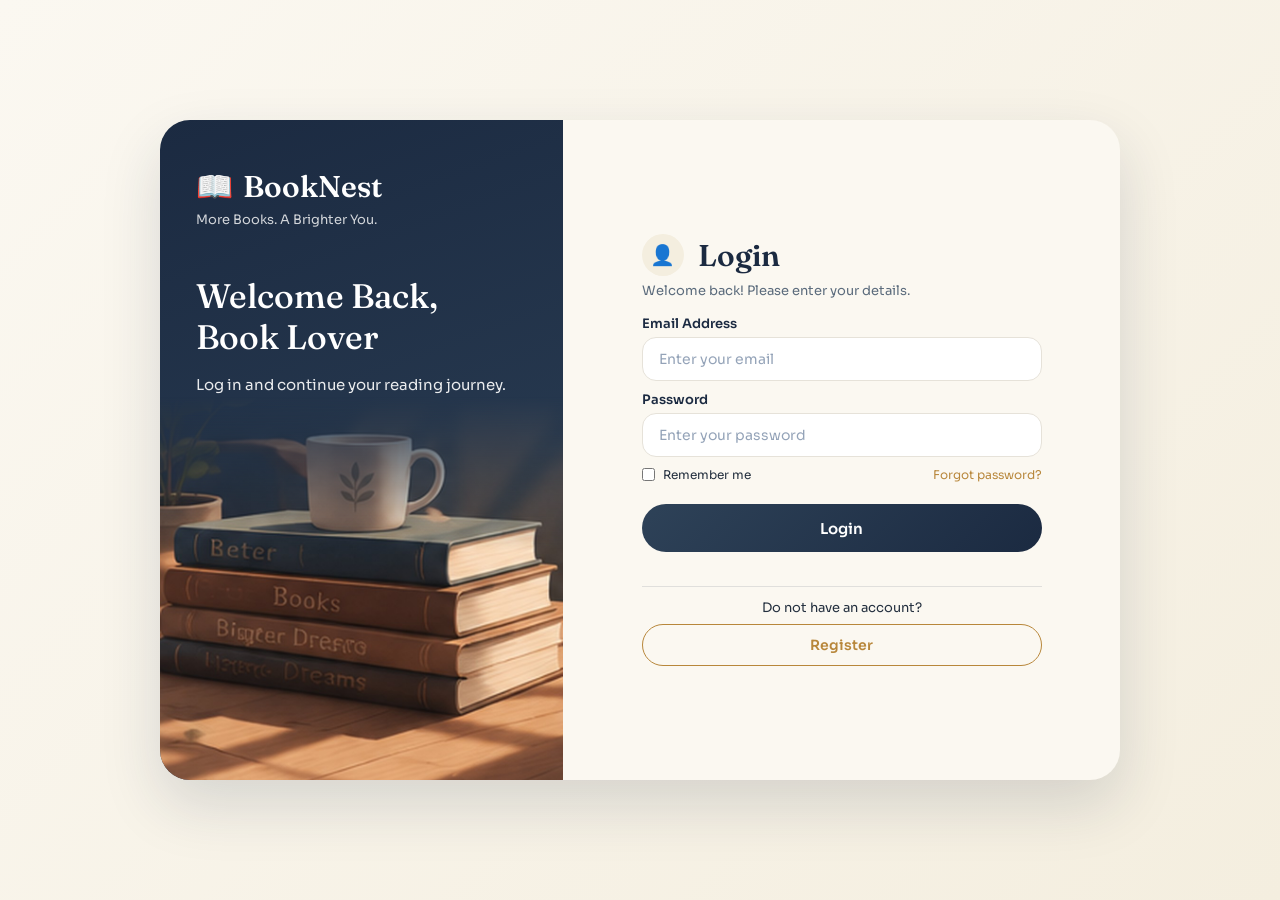
==== commit 44b3f918: "loing page add" ====
--- a/index.html
+++ b/index.html
@@ -3,88 +3,111 @@
 <head>
     <meta charset="UTF-8">
     <meta name="viewport" content="width=device-width, initial-scale=1.0">
-    <title>login annd Register</title>
+    <title>Login and Register</title>
     <link rel="stylesheet" href="style.css">
     <link rel="preconnect" href="https://fonts.googleapis.com">
     <link rel="preconnect" href="https://fonts.gstatic.com" crossorigin>
-
-    <link
-        href="https://fonts.googleapis.com/css2?family=Fraunces:wght@500;600;700&family=Sora:wght@400;500;600&display=swap"
-        rel="stylesheet">
+    <link href="https://fonts.googleapis.com/css2?family=Fraunces:wght@500;600;700&family=Sora:wght@400;500;600&display=swap" rel="stylesheet">
 </head>
 <body>
     <main class="auto-container">
         <section class="auto-box">
+
+            <!-- LEFT SIDE: brand panel (text changes with the form) -->
+            <div class="slider-container">
+                <div class="slider-panel">
+                    <div class="slider-content login-panel">
+                        <div class="brand"><span>📖</span> BookNest</div>
+                        <p class="brand-tagline">More Books. A Brighter You.</p>
+                        <h2>Welcome Back,<br>Book Lover</h2>
+                        <p class="panel-text">Log in and continue your reading journey.</p>
+                        <!-- hidden by CSS, kept because script.js uses this id -->
+                        <button type="button" class="outline-btn" id="registerBtn">Register</button>
+                    </div>
+                    <div class="slider-content register-panel">
+                        <div class="brand"><span>📖</span> BookNest</div>
+                        <p class="brand-tagline">More Books. A Brighter You.</p>
+                        <h2>Create Your<br>Account</h2>
+                        <p class="panel-text">Start your reading journey today.</p>
+                        <!-- hidden by CSS, kept because script.js uses this id -->
+                        <button type="button" class="outline-btn" id="loginBtn">Login</button>
+                    </div>
+                </div>
+            </div>
+
+            <!-- RIGHT SIDE: the two forms -->
             <div class="forms-container">
-                <!-- login form -->
-                 <div class="form login-form">
-                    <div class = "form-content">
-                        <span class="form-icon"></span>
-                        <h1>welcom to BookNest</h1>
-                        <p class="form-subtitle">login browes your faviourt books</p>
 
-                        <!-- form -->
-                         <form id="loginform">
+                <!-- LOGIN FORM -->
+                <div class="form login-form">
+                    <div class="form-content">
+                        <div class="form-header">
+                            <span class="form-icon">👤</span>
+                            <h1>Login</h1>
+                        </div>
+                        <p class="form-subtitle">Welcome back! Please enter your details.</p>
+
+                        <form id="loginform">
                             <div class="input-group">
-                                <label>Email Address</label>
-                                <input type="email" id="loginEmail"placeholder = "Enter your email" required>
+                                <label for="loginEmail">Email Address</label>
+                                <input type="email" id="loginEmail" placeholder="Enter your email" required>
                             </div>
                             <div class="input-group">
-                                <label>Password</label>
+                                <label for="loginPassword">Password</label>
                                 <input type="password" id="loginPassword" placeholder="Enter your password" required>
+                            </div>
+                            <div class="form-options">
+                                <label class="remember"><input type="checkbox"> Remember me</label>
+                                <a href="#" class="forgot-link">Forgot password?</a>
                             </div>
                             <button type="submit" class="main-btn">Login</button>
                             <p id="loginMeddage" class="message"></p>
-                         </form>
-                        <p class="mobile-switch">Do not have and account? <button id="showRegister">Register</button></p>
+                        </form>
+
+                        <div class="switch-box">
+                            <p>Do not have an account?</p>
+                            <button type="button" class="switch-btn" id="showRegister">Register</button>
+                        </div>
                     </div>
-                 </div>
-                 <!-- regester -->
-                  <div class="form register-fprm">
+                </div>
+
+                <!-- REGISTER FORM -->
+                <div class="form register-form">
                     <div class="form-content">
-                        <span class="form-icon" ></span>
-                        <h1>Creat Account</h1>
-                        <p class="form-subtitle">Start your readint hear</p>
+                        <div class="form-header">
+                            <span class="form-icon">➕</span>
+                            <h1>Register</h1>
+                        </div>
+                        <p class="form-subtitle">Fill in your details to create your account.</p>
+
                         <form id="registerForm">
                             <div class="input-group">
-                                <label>Full Name</label>
-                                <input type="text" id="registerName" placeholder="Enter your full Name" required>
+                                <label for="registerName">Full Name</label>
+                                <input type="text" id="registerName" placeholder="Enter your full name" required>
                             </div>
                             <div class="input-group">
-                                <label>Email Address</label>
-                                <input type="email" id="registerEmail" placeholder="Enteryour Email" required>
+                                <label for="registerEmail">Email Address</label>
+                                <input type="email" id="registerEmail" placeholder="Enter your email" required>
                             </div>
                             <div class="input-group">
-                                <label>Confirm Password</label>
-                                <input type="password" id="confirmPassword" placeholder="confirm your password" required>
+                                <label for="confirmPassword"> Password</label>
+                                <input type="password" id="confirmPassword" placeholder="Enter your password" required>
                             </div>
                             <button type="submit" class="main-btn">Create Account</button>
                             <p id="registerMessage" class="message"></p>
                         </form>
 
-                        <p>Already Have an account? 
-                            <button id="showLogin">Login</button>
-                        </p>
-                    </div>
-                  </div>
-            </div>
-            <div class="slider-container">
-                <div class="slider-panel">
-                    <div class="slider-content login-panel">
-                        <span class="panel-icon"></span>
-                        <h2>Hello,Book Intersts</h2>
-                        <p>Do not have an acount yet? Create ont start reading.</p>
-                        <button class="outlint-btn" id="registerBtn">Register</button>
-                    </div>
-                    <div class="slider-content register-panel">
-                         <span class="palen-icon"></span>
-                         <h2>Welcome Back</h2>
-                         <p>Already have an account? Login and continue your reading.</p>
-                         <button class="outlint-btn" id="loginBtn">login</button>
+                        <div class="switch-box">
+                            <p>Already have an account?</p>
+                            <button type="button" class="switch-btn" id="showLogin">Login</button>
+                        </div>
                     </div>
                 </div>
+
             </div>
         </section>
     </main>
+
+    <script src="script.js"></script>
 </body>
-</html>+</html>
--- a/style.css
+++ b/style.css
@@ -0,0 +1,200 @@
+:root {
+  --ink-900: #1B2A41;
+  --ink-700: #2E4258;
+  --parchment-50: #FBF8F1;
+  --parchment-100: #F4EEDF;
+  --brass-500: #B8873B;
+  --text-ink: #24303F;
+  --text-muted: #5B6B7C;
+  --white: #ffffff;
+  --border: rgba(27, 42, 65, 0.12);
+  --radius-lg: 30px;
+  --shadow-soft: 0 25px 60px rgba(27, 42, 65, 0.15);
+  --font-display: 'Fraunces', Georgia, serif;
+  --font-body: 'Sora', 'Segoe UI', sans-serif;
+}
+
+* { margin: 0; padding: 0; box-sizing: border-box; }
+
+body {
+  min-height: 100vh;
+  display: flex;
+  align-items: center;
+  justify-content: center;
+  background: linear-gradient(135deg, var(--parchment-50), var(--parchment-100));
+  font-family: var(--font-body);
+  color: var(--text-ink);
+}
+
+.auto-container { width: 100%; max-width: 1000px; padding: 20px; }
+
+.auto-box {
+  position: relative;
+  width: 100%;
+  height: min(96vh, 660px);
+  background: var(--parchment-50);
+  border-radius: var(--radius-lg);
+  overflow: hidden;
+  box-shadow: var(--shadow-soft);
+}
+
+/* ---------- LEFT: brand panel ---------- */
+.slider-container { position: absolute; top: 0; left: 0; width: 42%; height: 100%; }
+
+.slider-panel {
+  position: relative;
+  width: 100%;
+  height: 100%;
+  background: linear-gradient(160deg, var(--ink-900), var(--ink-700));
+  overflow: hidden;
+}
+
+/* the photo sits in the bottom part of the panel and fades into the navy */
+.slider-panel::before {
+  content: "";
+  position: absolute;
+  left: 0;
+  right: 0;
+  bottom: 0;
+  height: 58%;
+  background: url("books-bg.jpg") center 60% / cover no-repeat;
+  -webkit-mask-image: linear-gradient(to bottom, transparent 0%, #000 40%);
+  mask-image: linear-gradient(to bottom, transparent 0%, #000 40%);
+}
+
+.slider-content {
+  position: absolute;
+  inset: 0;
+  padding: 48px 36px;
+  display: flex;
+  flex-direction: column;
+  align-items: flex-start;
+  color: var(--white);
+  transition: opacity 0.5s ease, visibility 0.5s ease;
+}
+
+.brand { display: flex; align-items: center; gap: 10px; font-family: var(--font-display); font-size: 30px; font-weight: 600; }
+.brand-tagline { font-size: 13px; opacity: 0.8; margin: 6px 0 48px; }
+.slider-content h2 { font-family: var(--font-display); font-size: 34px; font-weight: 500; line-height: 1.2; margin-bottom: 14px; }
+.panel-text { font-size: 15px; line-height: 1.7; opacity: 0.9; }
+
+/* the panel buttons are not needed in this design (the form buttons switch instead) */
+.slider-content .outline-btn { display: none; }
+
+.register-panel { opacity: 0; visibility: hidden; }
+.auto-box.register-active .login-panel { opacity: 0; visibility: hidden; }
+.auto-box.register-active .register-panel { opacity: 1; visibility: visible; }
+
+/* ---------- RIGHT: forms ---------- */
+.forms-container { position: absolute; top: 0; right: 0; width: 58%; height: 100%; }
+
+.form {
+  position: absolute;
+  inset: 0;
+  display: flex;
+  align-items: center;
+  justify-content: center;
+  padding: 24px 48px;
+  overflow-y: auto;
+  transition: opacity 0.5s ease, transform 0.5s ease, visibility 0.5s ease;
+}
+
+.register-form { opacity: 0; visibility: hidden; transform: translateX(24px); }
+.auto-box.register-active .login-form { opacity: 0; visibility: hidden; transform: translateX(-24px); }
+.auto-box.register-active .register-form { opacity: 1; visibility: visible; transform: none; }
+
+.form-content { width: 100%; max-width: 400px; margin: auto; }
+
+.form-header { display: flex; align-items: center; gap: 14px; margin-bottom: 6px; }
+.form-icon {
+  display: inline-flex;
+  align-items: center;
+  justify-content: center;
+  width: 42px;
+  height: 42px;
+  border-radius: 50%;
+  background: var(--parchment-100);
+  font-size: 20px;
+}
+h1 { font-family: var(--font-display); font-size: 30px; font-weight: 600; color: var(--ink-900); }
+.form-subtitle { font-size: 13px; color: var(--text-muted); margin-bottom: 16px; }
+
+.input-group { margin-bottom: 10px; }
+.input-group label { display: block; font-size: 13px; font-weight: 600; margin-bottom: 5px; color: var(--ink-900); }
+.input-group input {
+  width: 100%;
+  height: 44px;
+  padding: 0 16px;
+  border: 1.5px solid #E6E2D9;
+  border-radius: 14px;
+  background: var(--white);
+  font-family: inherit;
+  font-size: 14px;
+  color: var(--text-ink);
+  outline: none;
+  transition: 0.3s;
+}
+.input-group input::placeholder { color: #94A3B8; }
+.input-group input:focus { border-color: var(--brass-500); box-shadow: 0 0 0 3px rgba(184, 135, 59, 0.15); }
+
+.form-options { display: flex; justify-content: space-between; align-items: center; font-size: 12px; margin-bottom: 16px; }
+.remember { display: flex; align-items: center; gap: 8px; cursor: pointer; }
+.forgot-link { color: var(--brass-500); text-decoration: none; }
+.forgot-link:hover { text-decoration: underline; }
+
+.main-btn {
+  width: 100%;
+  height: 48px;
+  border: none;
+  border-radius: 999px;
+  background: linear-gradient(135deg, var(--ink-700), var(--ink-900));
+  color: var(--white);
+  font-family: inherit;
+  font-size: 15px;
+  font-weight: 600;
+  cursor: pointer;
+  margin-top: 6px;
+  transition: 0.3s;
+}
+.main-btn:hover { transform: translateY(-2px); box-shadow: 0 10px 24px rgba(27, 42, 65, 0.25); }
+
+.message { min-height: 18px; margin-top: 8px; text-align: center; font-size: 13px; }
+.success { color: #2E8B68; }
+.error { color: #C85C6A; }
+
+.switch-box { margin-top: 8px; padding-top: 12px; border-top: 1px solid var(--border); text-align: center; font-size: 13px; }
+.switch-box p { margin-bottom: 8px; }
+.switch-btn {
+  width: 100%;
+  height: 42px;
+  border: 1.5px solid var(--brass-500);
+  border-radius: 999px;
+  background: transparent;
+  color: var(--brass-500);
+  font-family: inherit;
+  font-size: 14px;
+  font-weight: 600;
+  cursor: pointer;
+  transition: 0.3s;
+}
+.switch-btn:hover { background: var(--brass-500); color: var(--white); }
+
+/* ---------- Mobile ---------- */
+@media (max-width: 800px) {
+  body { align-items: flex-start; }
+  .auto-box { height: auto; }
+  .slider-container { display: none; }
+  .forms-container { position: relative; width: 100%; height: auto; }
+  .form {
+    position: relative;
+    inset: auto;
+    padding: 36px 24px;
+    transform: none !important;
+    opacity: 1 !important;
+    visibility: visible !important;
+  }
+  .register-form { display: none; }
+  .auto-box.register-active .login-form { display: none; }
+  .auto-box.register-active .register-form { display: flex; }
+  h1 { font-size: 30px; }
+}
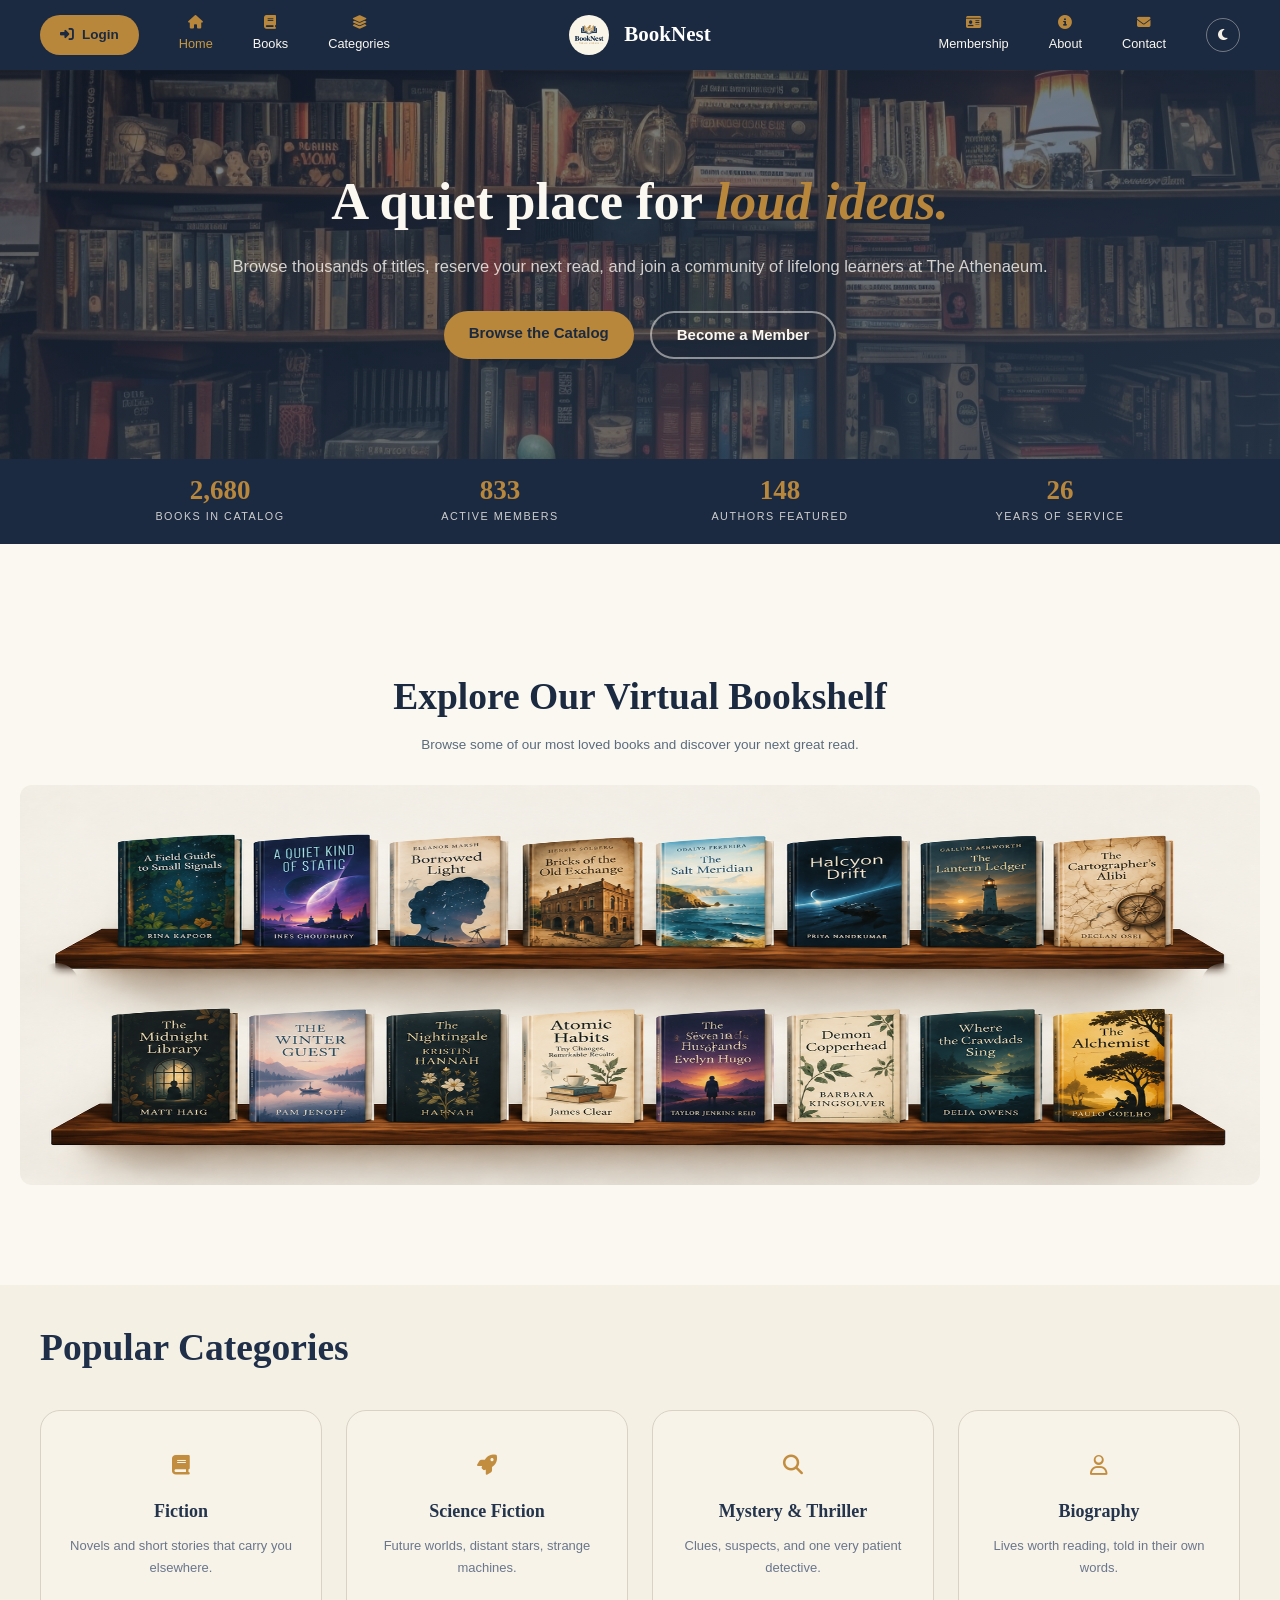
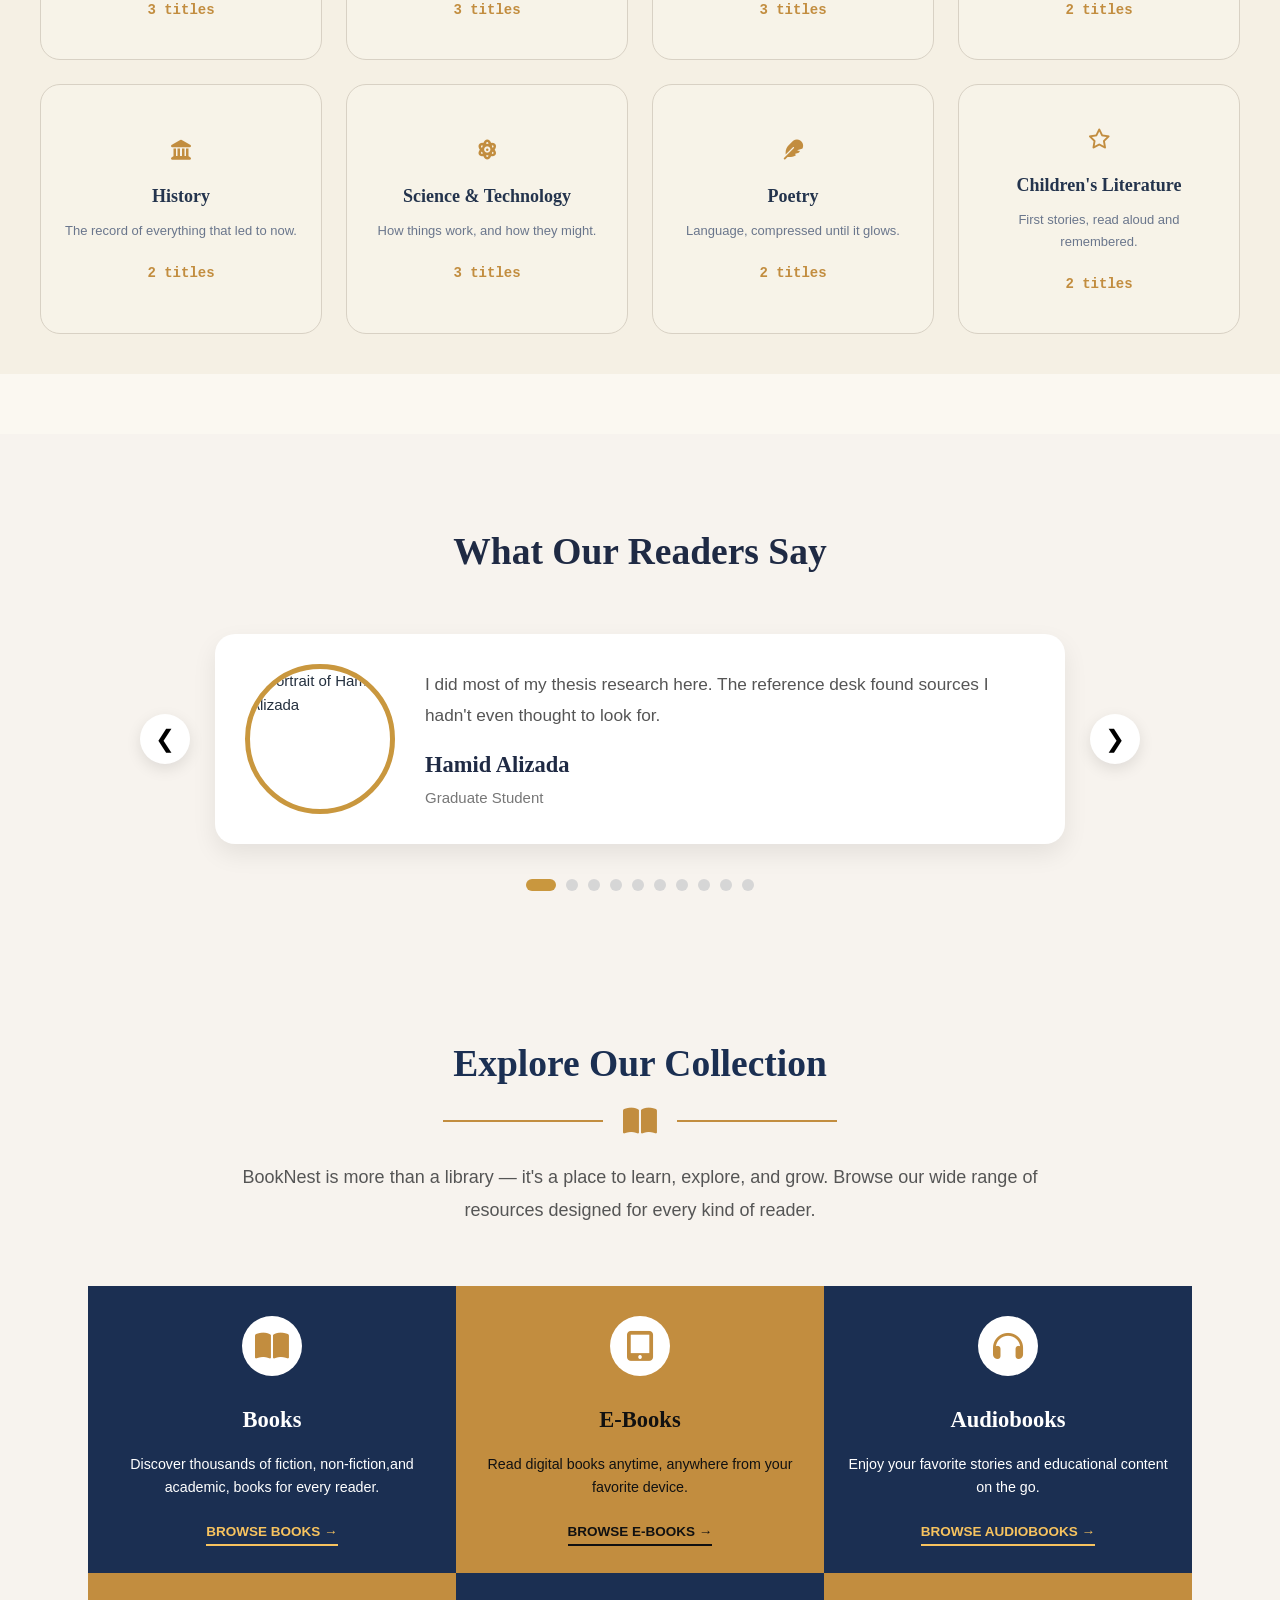
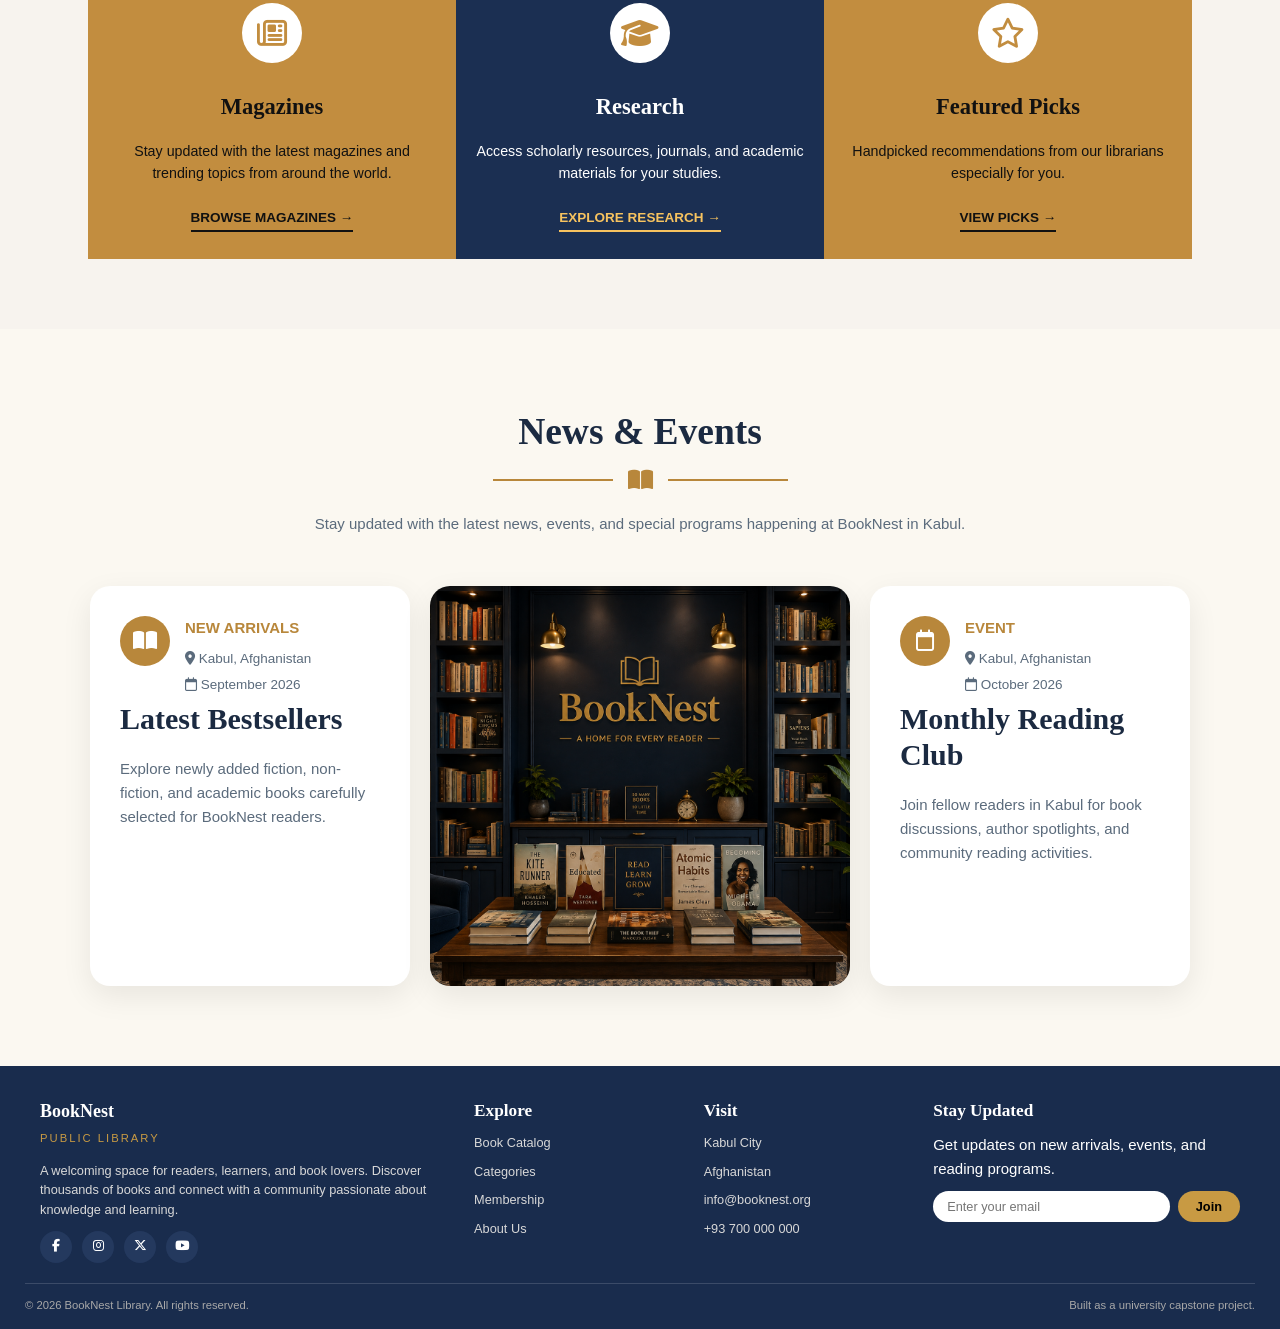
==== commit 5ee39b41: "borrowed books added" ====
--- a/index.html
+++ b/index.html
@@ -3,111 +3,11 @@
 <head>
     <meta charset="UTF-8">
     <meta name="viewport" content="width=device-width, initial-scale=1.0">
-    <title>Login and Register</title>
-    <link rel="stylesheet" href="style.css">
-    <link rel="preconnect" href="https://fonts.googleapis.com">
-    <link rel="preconnect" href="https://fonts.gstatic.com" crossorigin>
-    <link href="https://fonts.googleapis.com/css2?family=Fraunces:wght@500;600;700&family=Sora:wght@400;500;600&display=swap" rel="stylesheet">
+    <title>BookNest</title>
+    <meta http-equiv="refresh" content="0; url=home.html">
+    <script>window.location.replace("home.html");</script>
 </head>
 <body>
-    <main class="auto-container">
-        <section class="auto-box">
-
-            <!-- LEFT SIDE: brand panel (text changes with the form) -->
-            <div class="slider-container">
-                <div class="slider-panel">
-                    <div class="slider-content login-panel">
-                        <div class="brand"><span>📖</span> BookNest</div>
-                        <p class="brand-tagline">More Books. A Brighter You.</p>
-                        <h2>Welcome Back,<br>Book Lover</h2>
-                        <p class="panel-text">Log in and continue your reading journey.</p>
-                        <!-- hidden by CSS, kept because script.js uses this id -->
-                        <button type="button" class="outline-btn" id="registerBtn">Register</button>
-                    </div>
-                    <div class="slider-content register-panel">
-                        <div class="brand"><span>📖</span> BookNest</div>
-                        <p class="brand-tagline">More Books. A Brighter You.</p>
-                        <h2>Create Your<br>Account</h2>
-                        <p class="panel-text">Start your reading journey today.</p>
-                        <!-- hidden by CSS, kept because script.js uses this id -->
-                        <button type="button" class="outline-btn" id="loginBtn">Login</button>
-                    </div>
-                </div>
-            </div>
-
-            <!-- RIGHT SIDE: the two forms -->
-            <div class="forms-container">
-
-                <!-- LOGIN FORM -->
-                <div class="form login-form">
-                    <div class="form-content">
-                        <div class="form-header">
-                            <span class="form-icon">👤</span>
-                            <h1>Login</h1>
-                        </div>
-                        <p class="form-subtitle">Welcome back! Please enter your details.</p>
-
-                        <form id="loginform">
-                            <div class="input-group">
-                                <label for="loginEmail">Email Address</label>
-                                <input type="email" id="loginEmail" placeholder="Enter your email" required>
-                            </div>
-                            <div class="input-group">
-                                <label for="loginPassword">Password</label>
-                                <input type="password" id="loginPassword" placeholder="Enter your password" required>
-                            </div>
-                            <div class="form-options">
-                                <label class="remember"><input type="checkbox"> Remember me</label>
-                                <a href="#" class="forgot-link">Forgot password?</a>
-                            </div>
-                            <button type="submit" class="main-btn">Login</button>
-                            <p id="loginMeddage" class="message"></p>
-                        </form>
-
-                        <div class="switch-box">
-                            <p>Do not have an account?</p>
-                            <button type="button" class="switch-btn" id="showRegister">Register</button>
-                        </div>
-                    </div>
-                </div>
-
-                <!-- REGISTER FORM -->
-                <div class="form register-form">
-                    <div class="form-content">
-                        <div class="form-header">
-                            <span class="form-icon">➕</span>
-                            <h1>Register</h1>
-                        </div>
-                        <p class="form-subtitle">Fill in your details to create your account.</p>
-
-                        <form id="registerForm">
-                            <div class="input-group">
-                                <label for="registerName">Full Name</label>
-                                <input type="text" id="registerName" placeholder="Enter your full name" required>
-                            </div>
-                            <div class="input-group">
-                                <label for="registerEmail">Email Address</label>
-                                <input type="email" id="registerEmail" placeholder="Enter your email" required>
-                            </div>
-                            <div class="input-group">
-                                <label for="confirmPassword"> Password</label>
-                                <input type="password" id="confirmPassword" placeholder="Enter your password" required>
-                            </div>
-                            <button type="submit" class="main-btn">Create Account</button>
-                            <p id="registerMessage" class="message"></p>
-                        </form>
-
-                        <div class="switch-box">
-                            <p>Already have an account?</p>
-                            <button type="button" class="switch-btn" id="showLogin">Login</button>
-                        </div>
-                    </div>
-                </div>
-
-            </div>
-        </section>
-    </main>
-
-    <script src="script.js"></script>
+    <p>Opening BookNest... <a href="home.html">Click here if nothing happens.</a></p>
 </body>
-</html>
+</html>
